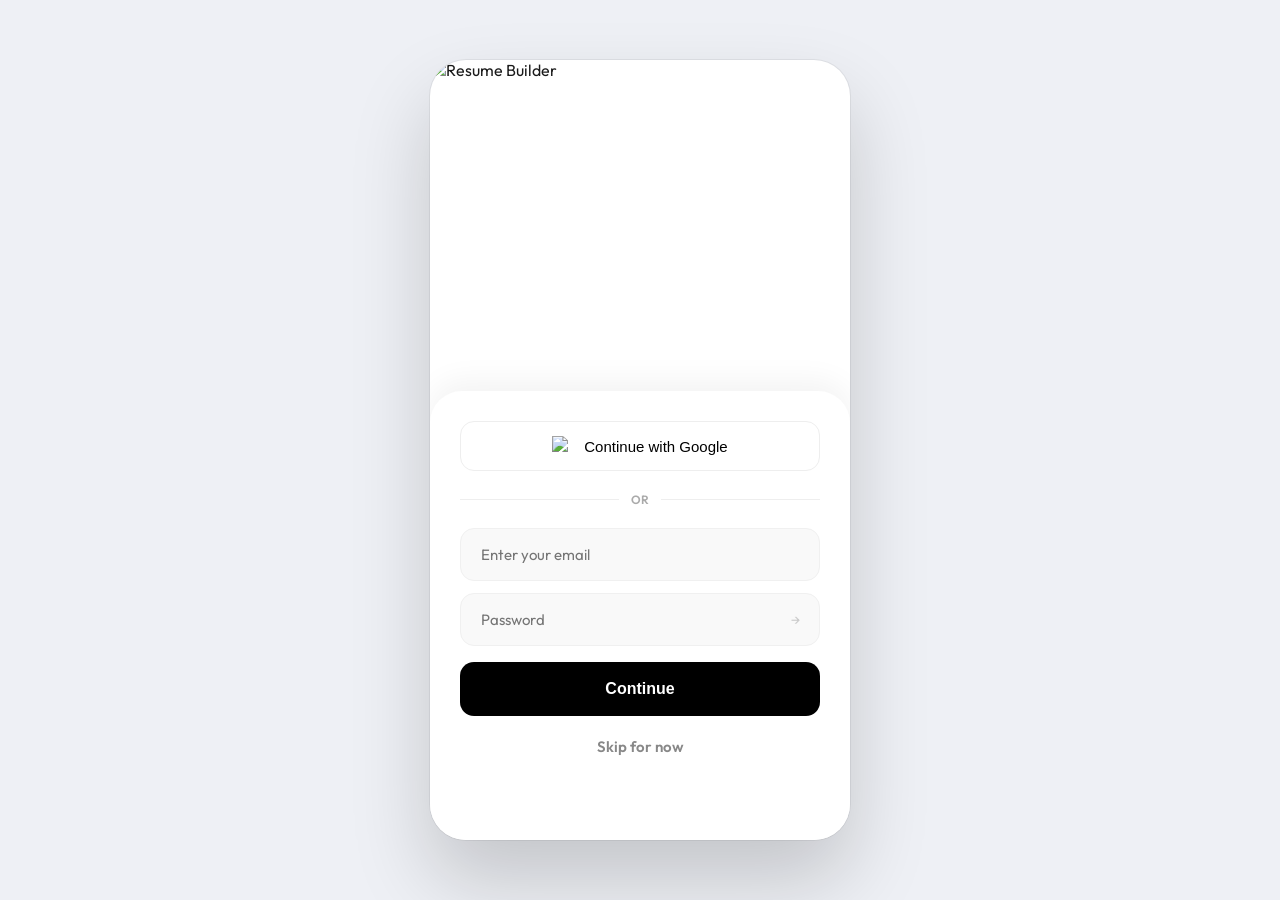
==== index.html @ e5cbf631 "Fix broken hero image on live site by using a professional illustration CDN link (Retry with correct" ====
<!DOCTYPE html>
<html lang="en">
<head>
  <meta charset="UTF-8" />
  <meta name="viewport" content="width=device-width, initial-scale=1.0" />
  <title>Resume Builder - Login</title>
  <link rel="stylesheet" href="style.css" />
  <link rel="preconnect" href="https://fonts.googleapis.com">
  <link rel="preconnect" href="https://fonts.gstatic.com" crossorigin>
  <link href="https://fonts.googleapis.com/css2?family=Outfit:wght@300;400;500;600;700&display=swap" rel="stylesheet">
</head>
<body>
  <div class="app">
    <div class="status-bar">
      <div class="status-icons"></div>
    </div>

    <div class="login-container">
      <div class="hero-section">
        <div class="illustration-wrapper">
          <img src="https://img.freepik.com/premium-vector/online-curriculum-vitae-concept-illustration_114360-192.jpg" alt="Resume Builder" class="hero-img">
        </div>
      </div>

      <div class="form-section">
        <button id="google-login" class="google-btn" onclick="window.location.href='home.html'">
          <img src="https://cdn-icons-png.flaticon.com/512/281/281764.png" class="google-icon" alt="Google">
          Continue with Google
        </button>

        <div class="divider-wrapper">
          <div class="divider-line"></div>
          <span>OR</span>
          <div class="divider-line"></div>
        </div>

        <div class="form-inputs">
          <div class="input-group">
            <input type="email" id="email" placeholder="Enter your email" class="input-field">
          </div>

          <div class="input-group">
            <input type="password" id="password" placeholder="Password" class="input-field">
            <span class="arrow-icon">&rarr;</span>
          </div>
        </div>

        <button id="email-continue" class="primary-btn" onclick="window.location.href='home.html'">Continue</button>
        <a href="home.html" class="skip-link">Skip for now</a>
      </div>
    </div>
  </div>
</body>
</html>
---- style.css ----
/* Base Reset & Centering */
* {
  margin: 0;
  padding: 0;
  box-sizing: border-box;
}

body {
  margin: 0;
  display: flex;
  justify-content: center;
  align-items: center;
  min-height: 100vh;
  font-family: 'Outfit', sans-serif;
  color: #1a1a1a;
  background: #f8f9fa;
  overflow-x: hidden;
}

.desktop-preview-sidebar, .preview-header-desktop {
  display: none;
}

/* Global Container Fixes */
.canvas {
  width: 100%;
  height: 100vh;
  display: flex;
  justify-content: center;
  align-items: center;
  background: #f8f9fa;
}

/* Dashboard Specific Body */
.dashboard-body {
  background: #ffffff; /* Simplified to white as requested */
}

.top-section {
  padding: 60px 24px 10px;
}

.greeting-row {
  display: flex;
  justify-content: space-between;
  align-items: flex-start;
}

.greeting {
  font-size: 28px;
  font-weight: 700;
  color: #482E87;
  margin: 0;
}

.subtitle {
  font-size: 13px;
  color: #a0a0a0;
  margin-top: 4px;
}

.user-profile-icon {
  width: 40px;
  height: 40px;
}

.user-profile-icon i {
  width: 100%;
  height: 100%;
  color: #1a1a1a;
}

/* Primary Action Card */
.primary-action-card {
  background: linear-gradient(135deg, #0A214D 0%, #152C5B 100%); /* Navy Gradient */
  margin: 15px 22px 25px;
  height: 105px;
  border-radius: 16px;
  display: flex;
  flex-direction: column;
  align-items: center;
  justify-content: center;
  box-shadow: 0 12px 24px rgba(10, 33, 77, 0.15);
  cursor: pointer;
  transition: all 0.3s cubic-bezier(0.4, 0, 0.2, 1);
  border: 1px solid rgba(255,255,255,0.1);
}

.primary-action-card:hover {
  transform: translateY(-4px);
  box-shadow: 0 16px 32px rgba(10, 33, 77, 0.2);
}

.creating-resume .scrollable-content {
  opacity: 0.96;
  transform: translateY(-3px);
  transition: opacity 0.18s ease, transform 0.18s ease;
}

.primary-action-card.is-launching {
  transform: scale(0.98);
  box-shadow: 0 10px 22px rgba(10, 33, 77, 0.14);
}

.plus-circle-inner {
  width: 36px;
  height: 36px;
  background: #ffffff;
  border-radius: 12px; /* Smoquet/Squircle style */
  display: flex;
  align-items: center;
  justify-content: center;
  margin-bottom: 10px;
  box-shadow: 0 4px 8px rgba(0,0,0,0.1);
}

.plus-circle-inner i {
  width: 20px;
  height: 20px;
  color: #0A214D;
  stroke-width: 2.5px;
}

.card-cta {
  color: #ffffff;
  font-size: 14px;
  font-weight: 500;
  letter-spacing: 0.2px;
}

/* Premium Form Styles */
.section-subtext {
  font-size: 13px;
  color: #888;
  margin-top: -10px;
  margin-bottom: 24px;
}

.input-card {
  background: #fff;
  border: 1px solid #eee;
  border-radius: 20px;
  padding: 24px;
  box-shadow: 0 4px 12px rgba(0,0,0,0.03);
  margin-bottom: 24px;
}

.skills-card {
  padding: 22px;
}

.skills-card .input-group-labeled:last-child {
  margin-bottom: 0;
}

.compact-field {
  margin-bottom: 18px;
}

.field-hint {
  color: #7e8491;
  font-size: 11.5px;
  line-height: 1.35;
  margin: 2px 0 10px;
}

.skills-textarea,
.skill-description-textarea {
  background: #f8f9fb;
  border: 1px solid #e8eaf0;
  border-radius: 12px;
  line-height: 1.45;
  margin-bottom: 0;
  padding: 12px 14px;
}

.skills-textarea {
  min-height: 72px;
  height: 72px;
}

.skill-description-textarea {
  min-height: 132px;
  height: 132px;
}

.skills-textarea:focus,
.skill-description-textarea:focus {
  background: #fff;
  border-color: #482E87;
  box-shadow: 0 0 0 4px rgba(72, 46, 135, 0.08);
}

.input-group-labeled {
  margin-bottom: 20px;
}

.input-group-labeled label {
  display: block;
  font-size: 12px;
  font-weight: 600;
  color: #482E87;
  margin-bottom: 6px;
  text-transform: uppercase;
  letter-spacing: 0.5px;
}

/* Resumes Row */
.resumes-row {
  display: flex;
  justify-content: space-between;
  align-items: center;
  padding: 10px 28px;
}

.resumes-title {
  font-size: 15px;
  font-weight: 600;
  color: #1a1a1a;
}

.nav-item {
  display: flex;
  flex-direction: column;
  align-items: center;
  gap: 4px;
  color: #888;
  width: 80px;
  cursor: pointer;
  position: relative;
}

.nav-item i {
  width: 24px;
  height: 24px;
}

.nav-item span {
  font-size: 11px;
  font-weight: 500;
}

.nav-item.active {
  color: #1a1a1a;
}

.active-line {
  position: absolute;
  bottom: -10px;
  width: 30px;
  height: 2px;
  background: #1a1a1a;
  border-radius: 2px;
}

/* Reusable Canvas styles from before but improved */
@media (max-width: 400px) {
  .dashboard-body { background: white; }
  .canvas { width: 100%; height: 100vh; }
  .device-frame { 
    width: 100%; 
    height: 100%; 
    top: 0; 
    border-radius: 0; 
    box-shadow: none; 
  }
}

/* Main App Container */
.app {
  width: 100%;
  max-width: 390px;
  height: 100vh; /* Full viewport height */
  background: white;
  overflow: hidden;
  position: relative;
  box-shadow: 0 30px 60px rgba(0,0,0,0.12);
  display: flex;
  flex-direction: column; /* Stack header, content, nav */
}

/* On desktop, center the login .app as a phone card */
@media (min-width: 481px) {
  body:has(.login-container) {
    background: #eef0f5;
    display: flex;
    justify-content: center;
    align-items: center;
    min-height: 100vh;
  }

  body:has(.login-container) .app {
    max-width: 420px;
    height: 780px;
    border-radius: 36px;
    box-shadow: 0 40px 80px rgba(0,0,0,0.18), 0 0 0 1px rgba(0,0,0,0.06);
    overflow: hidden;
  }
}

/* For pages that use the .canvas / .device-frame structure */
.canvas {
  width: 100%;
  height: 100vh;
  display: flex;
  justify-content: center;
  align-items: center;
  background: #f8f9fa;
}

.device-frame {
  width: 100%;
  max-width: 430px; /* Mobile width by default */
  height: 100vh;
  background: #ffffff;
  display: flex;
  flex-direction: column;
  position: relative;
  overflow: hidden;
  transition: all 0.3s ease;
}

@media (min-width: 481px) {
  .device-frame {
    max-width: 100%;
    border-radius: 0;
    box-shadow: none;
  }
}

/* Independent Scroll Context */
.scrollable-content {
  flex: 1; /* Take up remaining space */
  overflow-y: auto;
  overflow-x: hidden;
  padding: 0 0 80px; /* Space for bottom nav to prevent overlap */
  -webkit-overflow-scrolling: touch;
}

/* Sticky Bottom Navigation */
.bottom-navigation {
  position: absolute;
  bottom: 0;
  left: 0;
  width: 100%;
  height: 80px;
  background: rgba(255, 255, 255, 0.95);
  backdrop-filter: blur(10px);
  border-top: 1px solid #f0f0f0;
  display: flex;
  justify-content: space-around;
  align-items: center;
  padding-bottom: env(safe-area-inset-bottom); /* iOS support */
  z-index: 1000;
  transition: transform 0.28s ease, opacity 0.28s ease;
}

.desktop-steps-sidebar {
  display: none;
}

.create-flow .device-frame {
  background: linear-gradient(180deg, #ffffff 0%, #fbfbff 100%);
}

.create-flow .resume-bottom-nav {
  display: none;
}

.create-flow .scrollable-content {
  padding-bottom: 104px;
}

.create-flow .resume-form {
  padding-bottom: 36px;
}

.create-flow .step-actions {
  margin: 0 16px 16px;
  border: 1px solid rgba(72, 46, 135, 0.08);
  border-radius: 18px;
  box-shadow: 0 14px 34px rgba(10, 33, 77, 0.12);
}

/* Login Container */
.login-container {
  height: 100%;
  display: flex;
  flex-direction: column;
}

/* Hero Section */
.hero-section {
  position: relative;
  height: 45%;
  overflow: hidden;
  border-bottom-left-radius: 100px 30px;
  border-bottom-right-radius: 100px 30px;
}

.illustration-wrapper {
  width: 100%;
  height: 100%;
  position: relative;
}

.hero-img {
  width: 100%;
  height: 100%;
  object-fit: cover;
  display: block;
}

.app-title {
  position: absolute;
  top: 70px;
  right: 35px;
  color: white;
  font-size: 32px;
  font-weight: 700;
  line-height: 1;
  text-align: right;
  z-index: 10;
}

/* Form Section */
.form-section {
  flex: 1;
  padding: 30px;
  display: flex;
  flex-direction: column;
  gap: 16px;
  background: white;
  margin-top: -20px;
  border-top-left-radius: 32px;
  border-top-right-radius: 32px;
  position: relative;
  z-index: 15;
  box-shadow: 0 -10px 30px rgba(0,0,0,0.05);
}

/* Google Button */
.google-btn {
  display: flex;
  align-items: center;
  justify-content: center;
  gap: 12px;
  background: white;
  border: 1px solid #eee;
  padding: 14px;
  border-radius: 14px;
  font-size: 15px;
  font-weight: 500;
  cursor: pointer;
  transition: all 0.3s ease;
}

.google-btn:hover {
  background: #fcfcfc;
}

.google-icon {
  width: 20px;
  height: 20px;
}

/* Divider */
.divider-wrapper {
  display: flex;
  align-items: center;
  justify-content: center;
  gap: 12px;
  margin: 5px 0;
}

.divider-line {
  height: 1px;
  flex: 1;
  background: #eee;
}

.divider-wrapper span {
  color: #aaa;
  font-size: 12px;
  font-weight: 600;
}

/* Form Inputs */
.form-inputs {
  display: flex;
  flex-direction: column;
  gap: 12px;
}

.input-field {
  width: 100%;
  padding: 16px 20px;
  border: 1px solid #f0f0f0;
  background: #f9f9f9;
  border-radius: 14px;
  font-size: 15px;
  font-family: inherit;
}

.input-field:focus {
  outline: none;
  border-color: #111;
  background: white;
}

.input-group {
  position: relative;
}

.arrow-icon {
  position: absolute;
  right: 20px;
  top: 50%;
  transform: translateY(-50%);
  color: #ccc;
  font-size: 14px;
}

/* Primary Button */
.primary-btn {
  background: #000;
  color: white;
  border: none;
  padding: 18px;
  border-radius: 14px;
  font-size: 16px;
  font-weight: 600;
  cursor: pointer;
  transition: all 0.2s ease;
}

.primary-btn:hover {
  opacity: 0.9;
}

.skip-link {
  text-align: center;
  font-size: 15px;
  color: #888;
  text-decoration: none;
  font-weight: 600;
  margin-top: 5px;
}

/* Responsiveness */
@media (max-width: 430px) {
  body { background: white; }
  .app {
    max-width: 100%;
    height: 100vh;
    border-radius: 0;
    box-shadow: none;
  }
}

/* --- Resume Info Page Styles --- */

/* Resume Info Header */
.resume-header {
  display: flex;
  justify-content: space-between;
  align-items: center;
  padding: 15px 24px;
  border-bottom: 1px solid #eee;
  background: #fff;
  flex-shrink: 0;
}

.header-left, .header-right {
  display: flex;
  align-items: center;
  gap: 15px;
}

.header-title {
  font-size: 17px;
  font-weight: 600;
  color: #333;
}

.header-left i, .header-right i {
  width: 20px;
  height: 20px;
  cursor: pointer;
  color: #444;
}

.premium-icon {
  color: #FFB800 !important; /* Gold */
}

.preview-btn-icon {
  color: #482E87 !important;
}

/* Profile Picture section */
.profile-pic-section {
  display: flex;
  flex-direction: column;
  align-items: center;
  padding: 25px 20px 15px;
}

.profile-pic-container {
  width: 90px;
  height: 90px;
  position: relative;
  cursor: pointer;
}

.profile-pic-container img {
  width: 100%;
  height: 100%;
  border-radius: 50%;
  object-fit: cover;
  border: 4px solid #fff;
  box-shadow: 0 4px 15px rgba(0,0,0,0.1);
}

.camera-badge {
  position: absolute;
  bottom: 0;
  right: 0;
  background: #007bff;
  width: 28px;
  height: 28px;
  border-radius: 50%;
  display: flex;
  align-items: center;
  justify-content: center;
  border: 2px solid #fff;
}

.camera-badge i {
  width: 14px;
  height: 14px;
  color: #fff;
}

.profile-label {
  font-size: 11px;
  color: #888;
  margin-top: 6px;
  font-weight: 500;
}

/* Form Styles */
.resume-form {
  padding: 0 24px 120px;
}

.section-heading {
  font-size: 15px;
  font-weight: 700;
  color: #1a1a1a;
  margin-bottom: 12px;
  position: relative;
  padding-left: 18px;
  display: flex;
  align-items: center;
}

.section-heading::before {
  content: "";
  position: absolute;
  left: 0;
  width: 7px;
  height: 7px;
  border-radius: 50%;
  background: #000;
}

.underlined-input, .underlined-textarea {
  width: 100%;
  border: none;
  border-bottom: 1.2px solid #ddd;
  padding: 8px 0;
  font-family: inherit;
  font-size: 14px;
  background: transparent;
  transition: all 0.3s ease;
  margin-bottom: 10px;
}

.underlined-input:focus, .underlined-textarea:focus {
  outline: none;
  border-bottom-color: #482E87;
  border-bottom-width: 1.5px;
}

.underlined-textarea {
  resize: none;
  height: 50px;
}

.input-group-labeled {
  margin-bottom: 12px;
}

.input-group-labeled label {
  display: block;
  font-size: 13px;
  font-weight: 600;
  color: #333;
  margin-bottom: -2px;
}

.small-add-btn {
  background: #f8f9fa;
  border: 1px solid #e0e0e0;
  padding: 4px 10px;
  border-radius: 6px;
  font-size: 11px;
  color: #007bff;
  cursor: pointer;
  white-space: nowrap;
  font-weight: 600;
  margin-bottom: 10px;
}

.duration-row {
  margin-top: 10px;
}

.duration-row label {
  display: block;
  font-size: 13px;
  font-weight: 600;
  color: #333;
  margin-bottom: 8px;
}

/* Footer Note & Button */
.form-footer {
  text-align: right;
  padding-top: 10px;
}

.next-btn {
  background: #0A214D;
  color: #fff;
  border: none;
  padding: 10px 30px;
  border-radius: 25px;
  font-size: 14px;
  font-weight: 700;
  box-shadow: 0 4px 12px rgba(10,33,77,0.25);
  cursor: pointer;
  transition: transform 0.2s ease;
}

.next-btn:active {
  transform: scale(0.96);
}

/* Modal / Cropper Styles */
.modal {
  display: none;
  position: fixed;
  top: 0;
  left: 0;
  width: 100%;
  height: 100%;
  background: rgba(0,0,0,0.9);
  z-index: 2000;
  flex-direction: column;
  justify-content: center;
  align-items: center;
}

.modal-content {
  width: 90%;
  max-width: 340px;
  background: #fff;
  border-radius: 20px;
  overflow: hidden;
  padding: 20px;
}

.cropper-container {
  width: 100%;
  aspect-ratio: 1;
  background: #f0f0f0;
  margin-bottom: 20px;
}

.modal-actions {
  display: flex;
  justify-content: space-between;
  gap: 10px;
}

.modal-actions button {
  flex: 1;
  padding: 12px;
  border-radius: 10px;
  border: none;
  font-size: 14px;
  font-weight: 600;
  cursor: pointer;
}

.btn-primary { background: #0A214D; color: #fff; }
.btn-secondary { background: #f0f0f0; color: #666; }

/* Templates Page Styles */
.templates-scroll-container {
  flex: 1;
  overflow-y: auto;
  padding: 20px 16px 100px; /* Extra bottom padding for scroll space */
}

.templates-grid {
  display: grid;
  grid-template-columns: repeat(2, 1fr);
  gap: 12px;
}

.template-card {
  background: #fcfcfc;
  border-radius: 12px;
  aspect-ratio: 1 / 1.41; /* Typical A4 ratio preview */
  display: flex;
  flex-direction: column;
  overflow: hidden;
  box-shadow: 0 2px 8px rgba(0,0,0,0.05);
  border: 1px solid #eee;
  cursor: pointer;
  transition: transform 0.2s ease;
}

.template-card:active {
  transform: scale(0.97);
}

/* Template Grid Enhancements */
.template-card {
  position: relative;
  height: 220px;
}

/* Bottom Nav Active State Utilities */
.nav-item {
  cursor: pointer;
}

.nav-item.active {
  color: #482E87 !important;
}

.nav-item.active i {
  color: #482E87 !important;
}

/* Home Page Resumes List */
.resumes-list {
  padding: 0 20px;
  margin-top: 15px;
  display: flex;
  flex-direction: column;
  gap: 12px;
  padding-bottom: 100px; /* Space for bottom nav */
}

.saved-resume-card {
  background: #fff;
  border-radius: 12px;
  padding: 16px;
  display: flex;
  justify-content: space-between;
  align-items: center;
  box-shadow: 0 2px 10px rgba(0,0,0,0.05);
  transition: transform 0.2s ease;
}

.saved-resume-card:active {
  transform: scale(0.98);
}

.resume-card-info {
  flex: 1;
}

.resume-card-name {
  font-weight: 600;
  font-size: 16px;
  color: #0A214D;
  margin-bottom: 4px;
}

.resume-card-date {
  font-size: 12px;
  color: #888;
}

.resume-card-actions {
  display: flex;
  gap: 8px;
}

.action-btn {
  width: 36px;
  height: 36px;
  border-radius: 8px;
  border: none;
  background: #f0f0f5;
  color: #482E87;
  display: flex;
  align-items: center;
  justify-content: center;
  cursor: pointer;
  transition: background 0.2s ease;
}

.action-btn:hover {
  background: #e5e5ef;
}

.action-btn.delete {
  color: #ff4d4d;
}

.action-btn.delete:hover {
  background: #ffe6e6;
}

.empty-state-msg {
  text-align: center;
  padding: 40px 20px;
  color: #888;
  font-size: 14px;
  line-height: 1.5;
}
.step-indicator {
  display: flex;
  gap: 8px;
  align-items: center;
}

.step-content {
  display: none;
  animation: slideIn 0.3s ease-out;
}

.step-content.active {
  display: block;
}

@keyframes slideIn {
  from { opacity: 0; transform: translateX(10px); }
  to { opacity: 1; transform: translateX(0); }
}

/* Dynamic Item Styling */
.dynamic-item-card {
  background: #f9f9f9;
  border: 1px solid #eee;
  border-radius: 12px;
  padding: 15px;
  margin-bottom: 15px;
  position: relative;
}

.remove-item-btn {
  position: absolute;
  top: 10px;
  right: 10px;
  color: #ff4d4d;
  cursor: pointer;
  background: #fff;
  border-radius: 50%;
  padding: 4px;
  box-shadow: 0 2px 5px rgba(0,0,0,0.1);
  display: flex;
  align-items: center;
  justify-content: center;
}

.remove-item-btn i {
  width: 14px;
  height: 14px;
}

/* Form Actions Row */
.step-actions {
  display: flex;
  justify-content: space-between;
  padding: 20px 24px;
  background: #fff;
  border-top: 1px solid #eee;
  position: sticky;
  bottom: 0;
  z-index: 100;
}

.back-btn {
  background: #f0f0f0;
  color: #666;
  border: none;
  padding: 12px 24px;
  border-radius: 12px;
  font-weight: 600;
  cursor: pointer;
}

.next-btn-main {
  background: #482E87;
  color: #fff;
  border: none;
  padding: 12px 30px;
  border-radius: 12px;
  font-weight: 600;
  cursor: pointer;
  box-shadow: 0 4px 10px rgba(72, 46, 135, 0.2);
}

.hidden {
  display: none !important;
}

/* Template Selection UI */
.template-card {
  cursor: pointer;
  transition: all 0.3s cubic-bezier(0.4, 0, 0.2, 1);
  position: relative;
}

.template-preview-container {
  aspect-ratio: 1 / 1.414;
  border-radius: 12px;
  overflow: hidden;
  border: 3px solid transparent;
  background: #f8f9fa;
  box-shadow: 0 4px 12px rgba(0,0,0,0.06);
  position: relative;
  transition: all 0.3s ease;
}

.template-preview-mockup {
  width: 100%;
  height: 100%;
  padding: 15px;
  display: flex;
  flex-direction: column;
  justify-content: flex-start;
}

.template-card.selected .template-preview-container {
  border-color: #482E87;
  transform: translateY(-5px);
  box-shadow: 0 10px 20px rgba(72, 46, 135, 0.15);
}

.template-name-label {
  margin-top: 10px;
  text-align: center;
  font-size: 14px;
  font-weight: 500;
  color: #333;
}

.check-badge {
  position: absolute;
  top: 10px;
  right: 10px;
  width: 24px;
  height: 24px;
  background: #482E87;
  color: white;
  border-radius: 50%;
  display: flex;
  align-items: center;
  justify-content: center;
  transform: scale(0);
  transition: transform 0.3s cubic-bezier(0.175, 0.885, 0.32, 1.275);
  z-index: 5;
}

.check-badge svg {
  width: 14px;
  height: 14px;
}

.template-card.selected .check-badge {
  transform: scale(1);
}

/* --- Category Filters (Chips) --- */
.category-filters {
  display: flex !important;
  justify-content: center;
  gap: 12px;
  margin-bottom: 30px;
  padding: 5px 0;
}

.filter-chip {
  background: #f0f0f5;
  color: #666;
  border: 1px solid #e0e0e0;
  padding: 10px 20px;
  border-radius: 25px;
  font-size: 14px;
  font-weight: 600;
  cursor: pointer;
  transition: all 0.3s cubic-bezier(0.4, 0, 0.2, 1);
  white-space: nowrap;
}

.filter-chip:hover {
  background: #e8e8ef;
  transform: translateY(-2px);
  box-shadow: 0 4px 10px rgba(0,0,0,0.05);
}

.filter-chip.active {
  background: #482E87;
  color: #fff;
  border-color: #482E87;
  box-shadow: 0 6px 15px rgba(72, 46, 135, 0.25);
}

/* --- Desktop Optimization (Breakpoints) --- */

@media (min-width: 481px) {
  /* Dashboard Grid */
  .resumes-list {
    display: grid;
    grid-template-columns: repeat(auto-fill, minmax(300px, 1fr));
    gap: 24px;
    padding: 20px 40px 100px;
  }

  .top-section {
    padding: 60px 40px 20px;
  }

  .primary-action-card {
    margin: 15px 40px 30px;
    height: 140px;
  }

  .resumes-row {
    padding: 10px 40px;
  }

  /* Navigation: Sidebar for Desktop */
  .bottom-navigation {
    width: 280px;
    height: 100vh;
    left: 0;
    top: 0;
    flex-direction: column;
    justify-content: flex-start;
    padding: 40px 20px;
    border-top: none;
    border-right: 1px solid #f0f0f0;
    gap: 15px;
    transition: width 0.3s cubic-bezier(0.4, 0, 0.2, 1);
  }

  /* Focus Mode: Thin sidebar for preview/edit focus */
  .device-frame:has(.preview-canvas) .bottom-navigation,
  .device-frame:has(.desktop-steps-sidebar) .bottom-navigation {
    width: 80px;
    padding: 40px 10px;
  }

  .device-frame:has(.preview-canvas) .nav-item,
  .device-frame:has(.desktop-steps-sidebar) .nav-item {
    justify-content: center;
    padding: 15px;
  }

  .device-frame:has(.preview-canvas) .nav-item span,
  .device-frame:has(.desktop-steps-sidebar) .nav-item span {
    display: none;
  }

  .nav-item {
    width: 100%;
    flex-direction: row;
    padding: 15px 20px;
    border-radius: 12px;
    gap: 15px;
  }

  .nav-item i {
    width: 22px;
    height: 22px;
  }

  .nav-item span {
    font-size: 15px;
    font-weight: 600;
  }

  .nav-item.active {
    background: rgba(72, 46, 135, 0.08);
  }

  .active-line {
    display: none;
  }

  .scrollable-content {
    margin-left: 280px; /* Offset for desktop sidebar */
    padding-bottom: 40px;
  }

  /* Resume Info Flow: Optimized Layout */
  .create-flow .scrollable-content {
    margin-left: 0; 
    max-width: 1300px;
    margin: 0 auto;
    display: flex;
    padding-top: 0;
    height: 100vh;
    overflow: hidden;
  }

  .desktop-steps-sidebar {
    width: 280px;
    background: #fff;
    border-right: 1px solid #f0f0f0;
    display: flex;
    flex-direction: column;
    padding: 30px 20px;
    flex-shrink: 0;
  }

  .sidebar-brand {
    display: flex;
    align-items: center;
    gap: 12px;
    margin-bottom: 40px;
    font-weight: 800;
    font-size: 20px;
    color: #482E87;
    padding: 0 10px;
  }

  .sidebar-brand i {
    width: 28px;
    height: 28px;
  }

  .sidebar-step-list {
    display: flex;
    flex-direction: column;
    gap: 8px;
  }

  .side-step-item {
    display: flex;
    align-items: center;
    gap: 15px;
    padding: 12px 15px;
    border-radius: 12px;
    cursor: pointer;
    transition: all 0.2s;
    color: #888;
  }

  .side-step-item:hover {
    background: #f8f9fa;
    color: #333;
  }

  .side-step-item.active {
    background: rgba(72, 46, 135, 0.08);
    color: #482E87;
  }

  .side-step-icon {
    width: 24px;
    height: 24px;
    background: #f0f0f0;
    border-radius: 6px;
    display: flex;
    align-items: center;
    justify-content: center;
    font-size: 12px;
    font-weight: 700;
  }

  .side-step-item.active .side-step-icon {
    background: #482E87;
    color: #fff;
  }

  .side-step-item span {
    font-size: 14px;
    font-weight: 600;
  }

  .profile-pic-section {
    width: 320px;
    border-right: none;
    padding-top: 60px;
    background: #fbfbff;
  }

  .resume-form {
    flex: 1;
    overflow-y: auto;
    padding: 60px 80px 150px;
    background: #fff;
  }

  .step-actions {
    width: calc(100% - 280px);
    left: 280px;
    padding: 24px 60px;
  }

  .create-flow .step-actions {
    width: calc(100% - 280px);
    max-width: none;
    left: 280px;
    transform: none;
    bottom: 0px;
    margin: 0;
    border-radius: 0;
    padding: 24px 80px;
    border-left: 1px solid #f0f0f0;
  }

  /* Templates Grid */
  .templates-grid {
    grid-template-columns: repeat(auto-fill, minmax(220px, 1fr)) !important;
    gap: 30px !important;
  }

  /* Hide mobile-specific headers on desktop preview/flow to prevent leakage/clipping */
  .resume-header {
    display: none !important;
  }

  /* Preview Side-by-Side - Optimized for Focus */
  .preview-canvas {
    display: flex;
    flex-direction: row;
    height: 100vh;
    width: calc(100% - 80px); /* Matches narrowed focus sidebar */
    margin-left: 80px;
    background: #f8f9fc;
    overflow: hidden;
    position: relative;
    transition: all 0.3s ease;
  }

  /* Consolidated Action Header */
  .preview-header-desktop {
    position: fixed;
    top: 0;
    left: 360px; /* Global Sidebar 80 + Theme Sidebar 280 */
    width: calc(100% - 360px);
    height: 70px;
    background: rgba(255, 255, 255, 0.9);
    backdrop-filter: blur(10px);
    border-bottom: 1px solid #eef0f2;
    display: flex;
    justify-content: flex-end;
    align-items: center;
    padding: 0 40px;
    z-index: 1000;
  }

  .preview-top-actions {
    display: flex;
    gap: 15px;
    position: static; /* Replaces absolute positioning */
    background: none;
    padding: 0;
    box-shadow: none;
    border: none;
    backdrop-filter: none;
  }

  .btn-download {
    padding: 10px 18px;
    font-size: 13px;
    white-space: nowrap;
  }

  .btn-print {
    padding: 10px 18px;
    font-size: 13px;
    white-space: nowrap;
  }

  .resume-container {
    flex: 1;
    height: 100%;
    overflow-y: scroll !important; /* Force visibility */
    overflow-x: hidden;
    padding: 110px 0 60px;
    background: #f1f3f6;
    display: flex;
    flex-direction: column;
    align-items: flex-start;
    position: relative;
  }

  /* Custom Scrollbar for Workspace */
  .resume-container::-webkit-scrollbar {
    width: 8px;
  }
  .resume-container::-webkit-scrollbar-track {
    background: #f1f3f6;
  }
  .resume-container::-webkit-scrollbar-thumb {
    background: #ccc;
    border-radius: 10px;
  }
  .resume-container::-webkit-scrollbar-thumb:hover {
    background: #aaa;
  }

  .desktop-preview-sidebar {
    width: 280px; /* Slightly narrower to save horizontal space */
    background: #fff;
    border-right: 1px solid #eef0f2;
    display: flex;
    flex-direction: column;
    padding: 40px 20px;
    flex-shrink: 0;
    overflow-y: auto;
    box-shadow: 2px 0 10px rgba(0,0,0,0.02);
  }

  .sidebar-header-title {
    font-size: 18px;
    font-weight: 700;
    margin-bottom: 25px;
    color: #482E87;
  }

  .theme-selector-grid {
    display: grid;
    grid-template-columns: repeat(4, 1fr);
    gap: 15px;
  }

  .theme-circle {
    width: 44px;
    height: 44px;
    border-radius: 50%;
    cursor: pointer;
    border: 3px solid transparent;
    transition: all 0.2s;
    box-shadow: 0 4px 10px rgba(0,0,0,0.1);
  }

  .theme-circle:hover {
    transform: scale(1.1);
  }

  .theme-circle.active {
    border-color: #482E87;
    transform: scale(1.1);
    box-shadow: 0 6px 15px rgba(72, 46, 135, 0.3);
  }

  /* Login Page: Keep same mobile design, just centered on desktop */
  .login-container {
    flex-direction: column;
    height: 100%;
  }

  .hero-section {
    width: 100%;
    height: 45%;
    border-radius: 0;
  }

  .form-section {
    width: 100%;
    flex: 1;
    margin-top: -20px;
    border-radius: 32px 32px 0 0;
    padding: 30px;
    justify-content: flex-start;
  }
}

@media (min-width: 1200px) {
  .resumes-list {
    grid-template-columns: repeat(4, 1fr);
  }
}
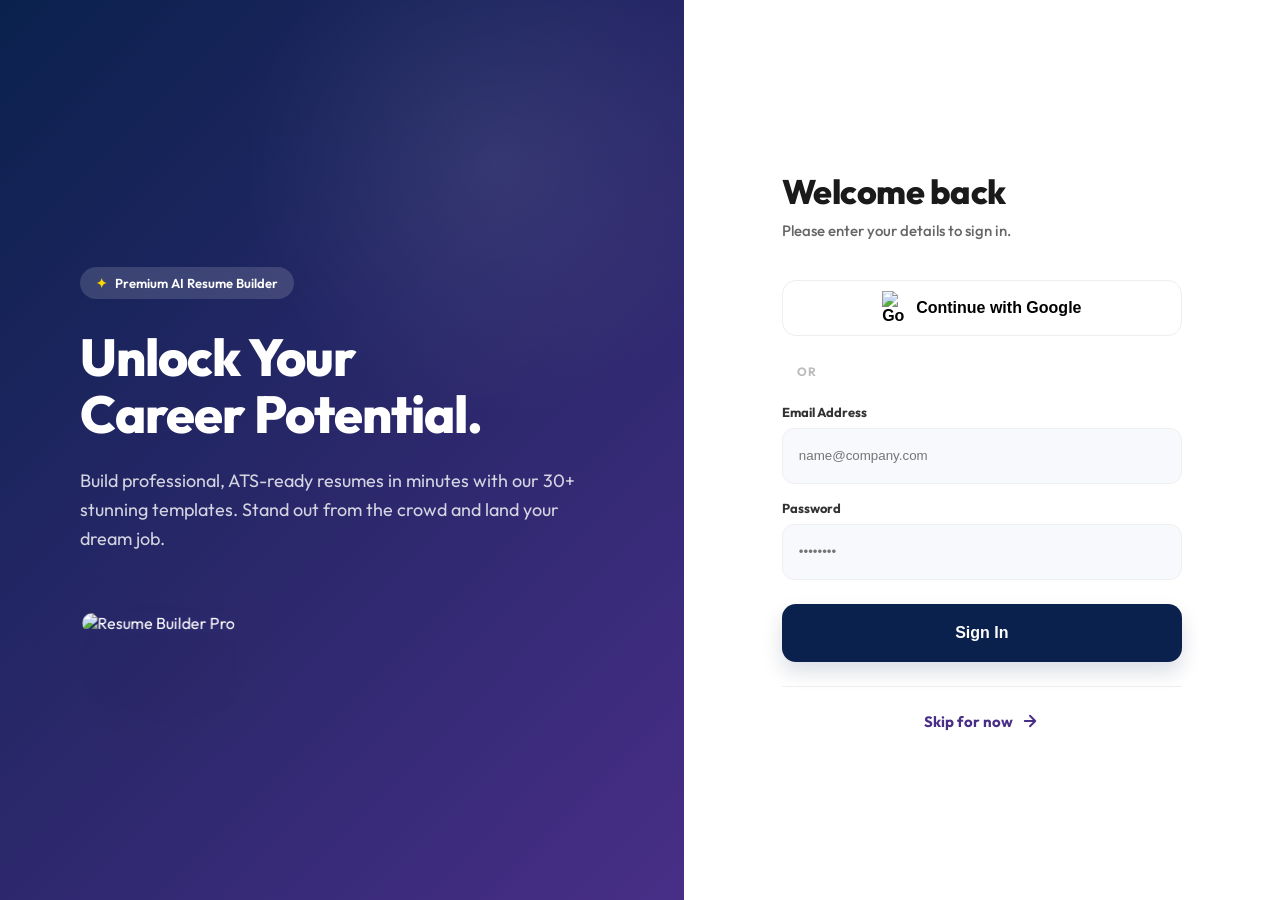
==== commit dd9aafc7: "Premium Desktop Login Redesign: Split-screen premium layout with 3D illustration and modern form UI" ====
--- a/index.html
+++ b/index.html
@@ -9,44 +9,63 @@
   <link rel="preconnect" href="https://fonts.gstatic.com" crossorigin>
   <link href="https://fonts.googleapis.com/css2?family=Outfit:wght@300;400;500;600;700&display=swap" rel="stylesheet">
 </head>
-<body>
-  <div class="app">
-    <div class="status-bar">
-      <div class="status-icons"></div>
+<body class="dashboard-body">
+  <div class="login-page">
+    <!-- Left Side: Hero Section (Desktop Only) -->
+    <div class="login-hero-side">
+      <div class="hero-decoration"></div>
+      <div class="login-hero-content">
+        <div style="background: rgba(255,255,255,0.15); padding: 8px 16px; border-radius: 20px; display: inline-flex; align-items: center; gap: 8px; font-size: 13px; font-weight: 600; margin-bottom: 30px; backdrop-filter: blur(10px);">
+           <span style="color: #FFD700;">✦</span> Premium AI Resume Builder
+        </div>
+        <h1 class="login-hero-title">Unlock Your<br>Career Potential.</h1>
+        <p class="login-hero-subtitle">Build professional, ATS-ready resumes in minutes with our 30+ stunning templates. Stand out from the crowd and land your dream job.</p>
+        
+        <div style="position: relative; margin-top: 40px;">
+           <img src="https://img.freepik.com/premium-vector/online-curriculum-vitae-concept-illustration_114360-192.jpg" alt="Resume Builder Pro" class="hero-mockup-img">
+        </div>
+      </div>
     </div>
 
-    <div class="login-container">
-      <div class="hero-section">
-        <div class="illustration-wrapper">
-          <img src="https://img.freepik.com/premium-vector/online-curriculum-vitae-concept-illustration_114360-192.jpg" alt="Resume Builder" class="hero-img">
+    <!-- Right Side: Form Section -->
+    <div class="login-form-side">
+      <div class="form-container-inner">
+        <div style="margin-bottom: 40px;">
+          <h2 style="font-size: 34px; font-weight: 800; color: #1a1a1a; margin-bottom: 8px; letter-spacing: -0.5px;">Welcome back</h2>
+          <p style="color: #666; font-size: 15px; font-weight: 500;">Please enter your details to sign in.</p>
         </div>
-      </div>
 
-      <div class="form-section">
-        <button id="google-login" class="google-btn" onclick="window.location.href='home.html'">
-          <img src="https://cdn-icons-png.flaticon.com/512/281/281764.png" class="google-icon" alt="Google">
+        <button id="google-login" class="google-btn" onclick="window.location.href='home.html'" style="width: 100%; margin-bottom: 24px; height: 56px; border-radius: 14px; font-weight: 600; font-size: 16px; display: flex; align-items: center; justify-content: center; gap: 12px; border: 1.5px solid #eee; background: white; transition: all 0.3s ease;">
+          <img src="https://cdn-icons-png.flaticon.com/512/281/281764.png" class="google-icon" alt="Google" style="width: 22px;">
           Continue with Google
         </button>
 
-        <div class="divider-wrapper">
+        <div class="divider-wrapper" style="margin-bottom: 24px;">
           <div class="divider-line"></div>
-          <span>OR</span>
+          <span style="font-size: 12px; font-weight: 700; color: #bbb; padding: 0 15px; text-transform: uppercase; letter-spacing: 1px;">OR</span>
           <div class="divider-line"></div>
         </div>
 
-        <div class="form-inputs">
+        <div class="form-inputs" style="gap: 16px; margin-bottom: 24px; display: flex; flex-direction: column;">
           <div class="input-group">
-            <input type="email" id="email" placeholder="Enter your email" class="input-field">
+            <label style="display: block; font-size: 13px; font-weight: 700; color: #333; margin-bottom: 8px;">Email Address</label>
+            <input type="email" id="email" placeholder="name@company.com" class="input-field" style="height: 56px; background: #f8f9fc; border: 1px solid #eef0f2; border-radius: 12px; width: 100%; padding: 0 16px;">
           </div>
 
           <div class="input-group">
-            <input type="password" id="password" placeholder="Password" class="input-field">
-            <span class="arrow-icon">&rarr;</span>
+            <label style="display: block; font-size: 13px; font-weight: 700; color: #333; margin-bottom: 8px;">Password</label>
+            <input type="password" id="password" placeholder="••••••••" class="input-field" style="height: 56px; background: #f8f9fc; border: 1px solid #eef0f2; border-radius: 12px; width: 100%; padding: 0 16px;">
           </div>
         </div>
 
-        <button id="email-continue" class="primary-btn" onclick="window.location.href='home.html'">Continue</button>
-        <a href="home.html" class="skip-link">Skip for now</a>
+        <button id="email-continue" class="primary-btn" onclick="window.location.href='home.html'" style="width: 100%; height: 58px; border-radius: 14px; font-size: 16px; font-weight: 700; margin-bottom: 24px; background: #0A214D; color: white; border: none; cursor: pointer; box-shadow: 0 10px 20px rgba(10,33,77,0.15);">Sign In</button>
+        
+        <div style="text-align: center; border-top: 1px solid #f0f0f0; padding-top: 24px;">
+          <a href="home.html" class="skip-link" style="font-size: 15px; color: #482E87; font-weight: 700; text-decoration: none; display: inline-flex; align-items: center; gap: 8px;">
+            Skip for now
+            <svg width="18" height="18" viewBox="0 0 24 24" fill="none" stroke="currentColor" stroke-width="2.5" stroke-linecap="round" stroke-linejoin="round"><path d="M5 12h14m-7-7 7 7-7 7"/></svg>
+          </a>
+        </div>
       </div>
     </div>
   </div>
--- a/style.css
+++ b/style.css
@@ -32,8 +32,15 @@
 }
 
 /* Dashboard Specific Body */
-.dashboard-body {
-  background: #ffffff; /* Simplified to white as requested */
+.dashboard-body:not(:has(.login-page)) {
+  background: #ffffff;
+}
+
+.dashboard-body:has(.login-page) {
+    display: block;
+    min-height: 100vh;
+    background: #fff;
+    overflow-x: hidden;
 }
 
 .top-section {
@@ -266,36 +273,105 @@
   }
 }
 
-/* Main App Container */
-.app {
+/* Login Page Redesign */
+.login-page {
+  display: flex;
+  min-height: 100vh;
   width: 100%;
-  max-width: 390px;
-  height: 100vh; /* Full viewport height */
-  background: white;
-  overflow: hidden;
-  position: relative;
-  box-shadow: 0 30px 60px rgba(0,0,0,0.12);
-  display: flex;
-  flex-direction: column; /* Stack header, content, nav */
-}
-
-/* On desktop, center the login .app as a phone card */
+}
+
+.login-hero-side {
+  display: none; /* Mobile first */
+}
+
+.login-form-side {
+  flex: 1;
+  padding: 40px 24px;
+  display: flex;
+  flex-direction: column;
+  justify-content: center;
+  align-items: center;
+  background: #fff;
+}
+
+.form-container-inner {
+  width: 100%;
+  max-width: 400px;
+}
+
+/* On desktop, center the login screen */
+@media (min-width: 992px) {
+  .login-hero-side {
+    display: flex;
+    flex: 1.2;
+    background: linear-gradient(135deg, #0A214D 0%, #482E87 100%);
+    color: white;
+    flex-direction: column;
+    justify-content: center;
+    padding: 80px;
+    position: relative;
+    overflow: hidden;
+  }
+  
+  .hero-decoration {
+      position: absolute;
+      top: -10%;
+      right: -10%;
+      width: 40vw;
+      height: 40vw;
+      background: radial-gradient(circle, rgba(255,255,255,0.08) 0%, transparent 70%);
+      border-radius: 50%;
+  }
+
+  .login-hero-content {
+      position: relative;
+      z-index: 10;
+  }
+
+  .login-hero-title {
+    font-size: 52px;
+    font-weight: 800;
+    line-height: 1.1;
+    margin-bottom: 24px;
+    letter-spacing: -1px;
+  }
+
+  .login-hero-subtitle {
+    font-size: 18px;
+    line-height: 1.6;
+    color: rgba(255, 255, 255, 0.8);
+    max-width: 500px;
+    margin-bottom: 40px;
+  }
+
+  .hero-mockup-img {
+    width: 100%;
+    border-radius: 20px;
+    box-shadow: 0 40px 100px rgba(0,0,0,0.3);
+    margin-top: 20px;
+    transform: perspective(1000px) rotateY(-10deg) rotateX(5deg);
+    transition: transform 0.8s cubic-bezier(0.4, 0, 0.2, 1);
+  }
+  
+  .login-hero-side:hover .hero-mockup-img {
+      transform: perspective(1000px) rotateY(0deg) rotateX(0deg);
+  }
+
+  .login-form-side {
+    flex: 1;
+    padding: 80px;
+  }
+}
+
+/* Responsiveness overrides for the old .app shell on login */
 @media (min-width: 481px) {
-  body:has(.login-container) {
-    background: #eef0f5;
-    display: flex;
-    justify-content: center;
-    align-items: center;
-    min-height: 100vh;
-  }
-
-  body:has(.login-container) .app {
-    max-width: 420px;
-    height: 780px;
-    border-radius: 36px;
-    box-shadow: 0 40px 80px rgba(0,0,0,0.18), 0 0 0 1px rgba(0,0,0,0.06);
-    overflow: hidden;
-  }
+    /* Prevent the login page from being boxed on desktop */
+    body:has(.login-page) .app {
+        max-width: 100%;
+        height: auto;
+        border-radius: 0;
+        box-shadow: none;
+    }
 }
 
 /* For pages that use the .canvas / .device-frame structure */
@@ -380,347 +456,6 @@
   border: 1px solid rgba(72, 46, 135, 0.08);
   border-radius: 18px;
   box-shadow: 0 14px 34px rgba(10, 33, 77, 0.12);
-}
-
-/* Login Container */
-.login-container {
-  height: 100%;
-  display: flex;
-  flex-direction: column;
-}
-
-/* Hero Section */
-.hero-section {
-  position: relative;
-  height: 45%;
-  overflow: hidden;
-  border-bottom-left-radius: 100px 30px;
-  border-bottom-right-radius: 100px 30px;
-}
-
-.illustration-wrapper {
-  width: 100%;
-  height: 100%;
-  position: relative;
-}
-
-.hero-img {
-  width: 100%;
-  height: 100%;
-  object-fit: cover;
-  display: block;
-}
-
-.app-title {
-  position: absolute;
-  top: 70px;
-  right: 35px;
-  color: white;
-  font-size: 32px;
-  font-weight: 700;
-  line-height: 1;
-  text-align: right;
-  z-index: 10;
-}
-
-/* Form Section */
-.form-section {
-  flex: 1;
-  padding: 30px;
-  display: flex;
-  flex-direction: column;
-  gap: 16px;
-  background: white;
-  margin-top: -20px;
-  border-top-left-radius: 32px;
-  border-top-right-radius: 32px;
-  position: relative;
-  z-index: 15;
-  box-shadow: 0 -10px 30px rgba(0,0,0,0.05);
-}
-
-/* Google Button */
-.google-btn {
-  display: flex;
-  align-items: center;
-  justify-content: center;
-  gap: 12px;
-  background: white;
-  border: 1px solid #eee;
-  padding: 14px;
-  border-radius: 14px;
-  font-size: 15px;
-  font-weight: 500;
-  cursor: pointer;
-  transition: all 0.3s ease;
-}
-
-.google-btn:hover {
-  background: #fcfcfc;
-}
-
-.google-icon {
-  width: 20px;
-  height: 20px;
-}
-
-/* Divider */
-.divider-wrapper {
-  display: flex;
-  align-items: center;
-  justify-content: center;
-  gap: 12px;
-  margin: 5px 0;
-}
-
-.divider-line {
-  height: 1px;
-  flex: 1;
-  background: #eee;
-}
-
-.divider-wrapper span {
-  color: #aaa;
-  font-size: 12px;
-  font-weight: 600;
-}
-
-/* Form Inputs */
-.form-inputs {
-  display: flex;
-  flex-direction: column;
-  gap: 12px;
-}
-
-.input-field {
-  width: 100%;
-  padding: 16px 20px;
-  border: 1px solid #f0f0f0;
-  background: #f9f9f9;
-  border-radius: 14px;
-  font-size: 15px;
-  font-family: inherit;
-}
-
-.input-field:focus {
-  outline: none;
-  border-color: #111;
-  background: white;
-}
-
-.input-group {
-  position: relative;
-}
-
-.arrow-icon {
-  position: absolute;
-  right: 20px;
-  top: 50%;
-  transform: translateY(-50%);
-  color: #ccc;
-  font-size: 14px;
-}
-
-/* Primary Button */
-.primary-btn {
-  background: #000;
-  color: white;
-  border: none;
-  padding: 18px;
-  border-radius: 14px;
-  font-size: 16px;
-  font-weight: 600;
-  cursor: pointer;
-  transition: all 0.2s ease;
-}
-
-.primary-btn:hover {
-  opacity: 0.9;
-}
-
-.skip-link {
-  text-align: center;
-  font-size: 15px;
-  color: #888;
-  text-decoration: none;
-  font-weight: 600;
-  margin-top: 5px;
-}
-
-/* Responsiveness */
-@media (max-width: 430px) {
-  body { background: white; }
-  .app {
-    max-width: 100%;
-    height: 100vh;
-    border-radius: 0;
-    box-shadow: none;
-  }
-}
-
-/* --- Resume Info Page Styles --- */
-
-/* Resume Info Header */
-.resume-header {
-  display: flex;
-  justify-content: space-between;
-  align-items: center;
-  padding: 15px 24px;
-  border-bottom: 1px solid #eee;
-  background: #fff;
-  flex-shrink: 0;
-}
-
-.header-left, .header-right {
-  display: flex;
-  align-items: center;
-  gap: 15px;
-}
-
-.header-title {
-  font-size: 17px;
-  font-weight: 600;
-  color: #333;
-}
-
-.header-left i, .header-right i {
-  width: 20px;
-  height: 20px;
-  cursor: pointer;
-  color: #444;
-}
-
-.premium-icon {
-  color: #FFB800 !important; /* Gold */
-}
-
-.preview-btn-icon {
-  color: #482E87 !important;
-}
-
-/* Profile Picture section */
-.profile-pic-section {
-  display: flex;
-  flex-direction: column;
-  align-items: center;
-  padding: 25px 20px 15px;
-}
-
-.profile-pic-container {
-  width: 90px;
-  height: 90px;
-  position: relative;
-  cursor: pointer;
-}
-
-.profile-pic-container img {
-  width: 100%;
-  height: 100%;
-  border-radius: 50%;
-  object-fit: cover;
-  border: 4px solid #fff;
-  box-shadow: 0 4px 15px rgba(0,0,0,0.1);
-}
-
-.camera-badge {
-  position: absolute;
-  bottom: 0;
-  right: 0;
-  background: #007bff;
-  width: 28px;
-  height: 28px;
-  border-radius: 50%;
-  display: flex;
-  align-items: center;
-  justify-content: center;
-  border: 2px solid #fff;
-}
-
-.camera-badge i {
-  width: 14px;
-  height: 14px;
-  color: #fff;
-}
-
-.profile-label {
-  font-size: 11px;
-  color: #888;
-  margin-top: 6px;
-  font-weight: 500;
-}
-
-/* Form Styles */
-.resume-form {
-  padding: 0 24px 120px;
-}
-
-.section-heading {
-  font-size: 15px;
-  font-weight: 700;
-  color: #1a1a1a;
-  margin-bottom: 12px;
-  position: relative;
-  padding-left: 18px;
-  display: flex;
-  align-items: center;
-}
-
-.section-heading::before {
-  content: "";
-  position: absolute;
-  left: 0;
-  width: 7px;
-  height: 7px;
-  border-radius: 50%;
-  background: #000;
-}
-
-.underlined-input, .underlined-textarea {
-  width: 100%;
-  border: none;
-  border-bottom: 1.2px solid #ddd;
-  padding: 8px 0;
-  font-family: inherit;
-  font-size: 14px;
-  background: transparent;
-  transition: all 0.3s ease;
-  margin-bottom: 10px;
-}
-
-.underlined-input:focus, .underlined-textarea:focus {
-  outline: none;
-  border-bottom-color: #482E87;
-  border-bottom-width: 1.5px;
-}
-
-.underlined-textarea {
-  resize: none;
-  height: 50px;
-}
-
-.input-group-labeled {
-  margin-bottom: 12px;
-}
-
-.input-group-labeled label {
-  display: block;
-  font-size: 13px;
-  font-weight: 600;
-  color: #333;
-  margin-bottom: -2px;
-}
-
-.small-add-btn {
-  background: #f8f9fa;
-  border: 1px solid #e0e0e0;
-  padding: 4px 10px;
-  border-radius: 6px;
-  font-size: 11px;
-  color: #007bff;
-  cursor: pointer;
-  white-space: nowrap;
-  font-weight: 600;
-  margin-bottom: 10px;
 }
 
 .duration-row {
@@ -1243,11 +978,6 @@
     font-size: 20px;
     color: #482E87;
     padding: 0 10px;
-  }
-
-  .sidebar-brand i {
-    width: 28px;
-    height: 28px;
   }
 
   .sidebar-step-list {
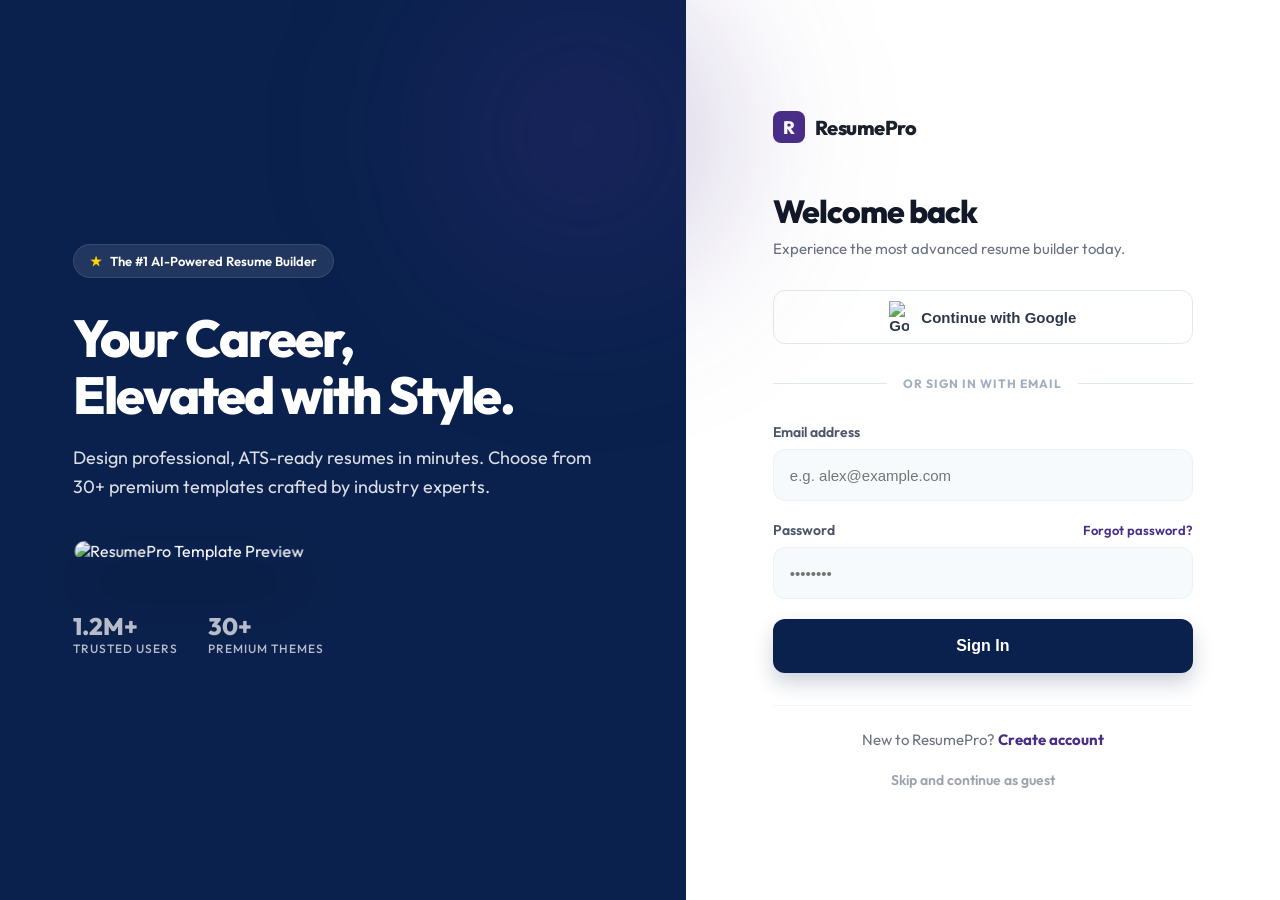
==== commit 0c6d9956: "Professional redesign of the login page with modern UI/UX" ====
--- a/index.html
+++ b/index.html
@@ -3,71 +3,109 @@
 <head>
   <meta charset="UTF-8" />
   <meta name="viewport" content="width=device-width, initial-scale=1.0" />
-  <title>Resume Builder - Login</title>
-  <link rel="stylesheet" href="style.css" />
+  <title>Login | ResumePro Builder</title>
+  <meta name="description" content="Sign in to ResumePro to build professional, ATS-friendly resumes with modern templates." />
+  <link rel="stylesheet" href="style.css?v=4.0" />
   <link rel="preconnect" href="https://fonts.googleapis.com">
   <link rel="preconnect" href="https://fonts.gstatic.com" crossorigin>
-  <link href="https://fonts.googleapis.com/css2?family=Outfit:wght@300;400;500;600;700&display=swap" rel="stylesheet">
+  <link href="https://fonts.googleapis.com/css2?family=Outfit:wght@300;400;500;600;700;800&display=swap" rel="stylesheet">
+  <!-- Lucide Icons for small UI elements -->
+  <script src="https://unpkg.com/lucide@latest"></script>
 </head>
 <body class="dashboard-body">
   <div class="login-page">
-    <!-- Left Side: Hero Section (Desktop Only) -->
+    
+    <!-- Left Side: Professional Hero Section -->
     <div class="login-hero-side">
       <div class="hero-decoration"></div>
       <div class="login-hero-content">
-        <div style="background: rgba(255,255,255,0.15); padding: 8px 16px; border-radius: 20px; display: inline-flex; align-items: center; gap: 8px; font-size: 13px; font-weight: 600; margin-bottom: 30px; backdrop-filter: blur(10px);">
-           <span style="color: #FFD700;">✦</span> Premium AI Resume Builder
+        <div style="background: rgba(255,255,255,0.1); padding: 8px 16px; border-radius: 30px; display: inline-flex; align-items: center; gap: 8px; font-size: 13px; font-weight: 600; margin-bottom: 32px; backdrop-filter: blur(10px); border: 1px solid rgba(255,255,255,0.1);">
+           <span style="color: #FFD700;">★</span> The #1 AI-Powered Resume Builder
         </div>
-        <h1 class="login-hero-title">Unlock Your<br>Career Potential.</h1>
-        <p class="login-hero-subtitle">Build professional, ATS-ready resumes in minutes with our 30+ stunning templates. Stand out from the crowd and land your dream job.</p>
+        <h1 class="login-hero-title">Your Career,<br>Elevated with Style.</h1>
+        <p class="login-hero-subtitle">Design professional, ATS-ready resumes in minutes. Choose from 30+ premium templates crafted by industry experts.</p>
         
-        <div style="position: relative; margin-top: 40px;">
-           <img src="https://img.freepik.com/premium-vector/online-curriculum-vitae-concept-illustration_114360-192.jpg" alt="Resume Builder Pro" class="hero-mockup-img">
+        <div class="hero-mockup-wrapper">
+           <img src="login_hero_illustration_1779243297251.png" alt="ResumePro Template Preview" class="hero-mockup-img">
+        </div>
+        
+        <div style="margin-top: 50px; display: flex; gap: 30px; opacity: 0.7;">
+          <div style="display: flex; flex-direction: column;">
+            <span style="font-size: 24px; font-weight: 800;">1.2M+</span>
+            <span style="font-size: 12px; font-weight: 500; text-transform: uppercase; letter-spacing: 1px;">Trusted Users</span>
+          </div>
+          <div style="display: flex; flex-direction: column;">
+            <span style="font-size: 24px; font-weight: 800;">30+</span>
+            <span style="font-size: 12px; font-weight: 500; text-transform: uppercase; letter-spacing: 1px;">Premium Themes</span>
+          </div>
         </div>
       </div>
     </div>
 
-    <!-- Right Side: Form Section -->
+    <!-- Right Side: Clean Authentication Form -->
     <div class="login-form-side">
       <div class="form-container-inner">
-        <div style="margin-bottom: 40px;">
-          <h2 style="font-size: 34px; font-weight: 800; color: #1a1a1a; margin-bottom: 8px; letter-spacing: -0.5px;">Welcome back</h2>
-          <p style="color: #666; font-size: 15px; font-weight: 500;">Please enter your details to sign in.</p>
+        <!-- Minimal Logo -->
+        <div class="app-logo">
+          <div class="logo-icon">R</div>
+          <span class="logo-text">ResumePro</span>
         </div>
 
-        <button id="google-login" class="google-btn" onclick="window.location.href='home.html'" style="width: 100%; margin-bottom: 24px; height: 56px; border-radius: 14px; font-weight: 600; font-size: 16px; display: flex; align-items: center; justify-content: center; gap: 12px; border: 1.5px solid #eee; background: white; transition: all 0.3s ease;">
-          <img src="https://cdn-icons-png.flaticon.com/512/281/281764.png" class="google-icon" alt="Google" style="width: 22px;">
+        <div style="margin-bottom: 32px;">
+          <h2 style="font-size: 32px; font-weight: 800; color: #111827; margin-bottom: 8px; letter-spacing: -1px;">Welcome back</h2>
+          <p style="color: #6B7280; font-size: 15px;">Experience the most advanced resume builder today.</p>
+        </div>
+
+        <!-- Social Login -->
+        <button id="google-login" class="google-btn" onclick="window.location.href='home.html'">
+          <img src="https://cdn-icons-png.flaticon.com/512/281/281764.png" alt="Google" style="width: 20px;">
           Continue with Google
         </button>
 
-        <div class="divider-wrapper" style="margin-bottom: 24px;">
+        <div class="divider-wrapper">
           <div class="divider-line"></div>
-          <span style="font-size: 12px; font-weight: 700; color: #bbb; padding: 0 15px; text-transform: uppercase; letter-spacing: 1px;">OR</span>
+          <span class="divider-text">or sign in with email</span>
           <div class="divider-line"></div>
         </div>
 
-        <div class="form-inputs" style="gap: 16px; margin-bottom: 24px; display: flex; flex-direction: column;">
+        <!-- Credentials Form -->
+        <div class="auth-form">
           <div class="input-group">
-            <label style="display: block; font-size: 13px; font-weight: 700; color: #333; margin-bottom: 8px;">Email Address</label>
-            <input type="email" id="email" placeholder="name@company.com" class="input-field" style="height: 56px; background: #f8f9fc; border: 1px solid #eef0f2; border-radius: 12px; width: 100%; padding: 0 16px;">
+            <label class="input-label" for="email">Email address</label>
+            <input type="email" id="email" placeholder="e.g. alex@example.com" class="input-field">
           </div>
 
           <div class="input-group">
-            <label style="display: block; font-size: 13px; font-weight: 700; color: #333; margin-bottom: 8px;">Password</label>
-            <input type="password" id="password" placeholder="••••••••" class="input-field" style="height: 56px; background: #f8f9fc; border: 1px solid #eef0f2; border-radius: 12px; width: 100%; padding: 0 16px;">
+            <div style="display: flex; justify-content: space-between; align-items: center; margin-bottom: 8px;">
+              <label class="input-label" for="password" style="margin-bottom: 0;">Password</label>
+              <a href="#" style="font-size: 13px; color: #482E87; font-weight: 600; text-decoration: none;">Forgot password?</a>
+            </div>
+            <input type="password" id="password" placeholder="••••••••" class="input-field">
           </div>
+
+          <button id="email-continue" class="primary-btn" onclick="window.location.href='home.html'">Sign In</button>
         </div>
-
-        <button id="email-continue" class="primary-btn" onclick="window.location.href='home.html'" style="width: 100%; height: 58px; border-radius: 14px; font-size: 16px; font-weight: 700; margin-bottom: 24px; background: #0A214D; color: white; border: none; cursor: pointer; box-shadow: 0 10px 20px rgba(10,33,77,0.15);">Sign In</button>
         
-        <div style="text-align: center; border-top: 1px solid #f0f0f0; padding-top: 24px;">
-          <a href="home.html" class="skip-link" style="font-size: 15px; color: #482E87; font-weight: 700; text-decoration: none; display: inline-flex; align-items: center; gap: 8px;">
-            Skip for now
-            <svg width="18" height="18" viewBox="0 0 24 24" fill="none" stroke="currentColor" stroke-width="2.5" stroke-linecap="round" stroke-linejoin="round"><path d="M5 12h14m-7-7 7 7-7 7"/></svg>
-          </a>
+        <div style="text-align: center; margin-top: 32px; padding-top: 24px; border-top: 1px solid #F3F4F6;">
+          <p style="font-size: 15px; color: #6B7280;">New to ResumePro? <a href="#" style="color: #482E87; font-weight: 700; text-decoration: none;">Create account</a></p>
+          <div style="margin-top: 20px;">
+            <a href="home.html" class="skip-link" style="font-size: 14px; color: #9CA3AF; font-weight: 600; text-decoration: none; display: inline-flex; align-items: center; gap: 6px; transition: color 0.2s;">
+              Skip and continue as guest
+              <i data-lucide="arrow-right" style="width: 14px; height: 14px;"></i>
+            </a>
+          </div>
         </div>
       </div>
     </div>
   </div>
+
+  <script>
+    lucide.createIcons();
+    
+    // Add simple hover effect for skip link
+    const skipLink = document.querySelector('.skip-link');
+    skipLink.onmouseenter = () => skipLink.style.color = '#482E87';
+    skipLink.onmouseleave = () => skipLink.style.color = '#9CA3AF';
+  </script>
 </body>
-</html>
+</html>
--- a/style.css
+++ b/style.css
@@ -98,757 +98,364 @@
   box-shadow: 0 16px 32px rgba(10, 33, 77, 0.2);
 }
 
-.creating-resume .scrollable-content {
-  opacity: 0.96;
-  transform: translateY(-3px);
-  transition: opacity 0.18s ease, transform 0.18s ease;
-}
-
-.primary-action-card.is-launching {
-  transform: scale(0.98);
-  box-shadow: 0 10px 22px rgba(10, 33, 77, 0.14);
-}
-
 .plus-circle-inner {
-  width: 36px;
-  height: 36px;
-  background: #ffffff;
-  border-radius: 12px; /* Smoquet/Squircle style */
+  width: 38px;
+  height: 38px;
+  background: rgba(255, 255, 255, 0.2);
+  border-radius: 50%;
   display: flex;
   align-items: center;
   justify-content: center;
   margin-bottom: 10px;
-  box-shadow: 0 4px 8px rgba(0,0,0,0.1);
 }
 
 .plus-circle-inner i {
   width: 20px;
   height: 20px;
-  color: #0A214D;
-  stroke-width: 2.5px;
+  color: #fff;
 }
 
 .card-cta {
-  color: #ffffff;
-  font-size: 14px;
-  font-weight: 500;
-  letter-spacing: 0.2px;
-}
-
-/* Premium Form Styles */
-.section-subtext {
-  font-size: 13px;
-  color: #888;
-  margin-top: -10px;
-  margin-bottom: 24px;
-}
-
-.input-card {
+  color: #fff;
+  font-weight: 700;
+  font-size: 15px;
+}
+
+/* Resumes Section */
+.resumes-row {
+  display: flex;
+  justify-content: space-between;
+  align-items: center;
+  padding: 10px 24px;
+}
+
+.resumes-title {
+  font-size: 18px;
+  font-weight: 700;
+  color: #1a1a1a;
+}
+
+.resumes-list {
+  display: flex;
+  flex-direction: column;
+  gap: 15px;
+  padding-bottom: 100px;
+}
+
+.saved-resume-card {
   background: #fff;
-  border: 1px solid #eee;
-  border-radius: 20px;
-  padding: 24px;
-  box-shadow: 0 4px 12px rgba(0,0,0,0.03);
-  margin-bottom: 24px;
-}
-
-.skills-card {
-  padding: 22px;
-}
-
-.skills-card .input-group-labeled:last-child {
-  margin-bottom: 0;
-}
-
-.compact-field {
-  margin-bottom: 18px;
-}
-
-.field-hint {
-  color: #7e8491;
-  font-size: 11.5px;
-  line-height: 1.35;
-  margin: 2px 0 10px;
-}
-
-.skills-textarea,
-.skill-description-textarea {
-  background: #f8f9fb;
-  border: 1px solid #e8eaf0;
-  border-radius: 12px;
-  line-height: 1.45;
-  margin-bottom: 0;
-  padding: 12px 14px;
-}
-
-.skills-textarea {
-  min-height: 72px;
-  height: 72px;
-}
-
-.skill-description-textarea {
-  min-height: 132px;
-  height: 132px;
-}
-
-.skills-textarea:focus,
-.skill-description-textarea:focus {
-  background: #fff;
+  border: 1px solid #f0f0f0;
+  border-radius: 16px;
+  padding: 20px;
+  display: flex;
+  justify-content: space-between;
+  align-items: center;
+  transition: all 0.2s ease;
+  box-shadow: 0 4px 10px rgba(0,0,0,0.02);
+}
+
+.saved-resume-card:hover {
   border-color: #482E87;
-  box-shadow: 0 0 0 4px rgba(72, 46, 135, 0.08);
-}
-
-.input-group-labeled {
-  margin-bottom: 20px;
-}
-
-.input-group-labeled label {
-  display: block;
+  box-shadow: 0 8px 20px rgba(72, 46, 135, 0.08);
+}
+
+.resume-card-info {
+  display: flex;
+  flex-direction: column;
+  gap: 5px;
+}
+
+.resume-card-name {
+  font-weight: 700;
+  font-size: 16px;
+  color: #1a1a1a;
+}
+
+.resume-card-date {
   font-size: 12px;
-  font-weight: 600;
-  color: #482E87;
-  margin-bottom: 6px;
-  text-transform: uppercase;
-  letter-spacing: 0.5px;
-}
-
-/* Resumes Row */
-.resumes-row {
-  display: flex;
-  justify-content: space-between;
-  align-items: center;
-  padding: 10px 28px;
-}
-
-.resumes-title {
-  font-size: 15px;
-  font-weight: 600;
-  color: #1a1a1a;
+  color: #a0a0a0;
+}
+
+.resume-card-actions {
+  display: flex;
+  gap: 10px;
+}
+
+.action-btn {
+  width: 36px;
+  height: 36px;
+  border-radius: 10px;
+  display: flex;
+  align-items: center;
+  justify-content: center;
+  border: none;
+  cursor: pointer;
+  background: #f8f9fa;
+  color: #666;
+  transition: all 0.2s;
+}
+
+.action-btn i {
+  width: 18px;
+  height: 18px;
+}
+
+.action-btn:hover {
+  background: #482E87;
+  color: #fff;
+}
+
+/* Bottom Navigation */
+.bottom-navigation {
+  position: fixed;
+  bottom: 0px;
+  left: 50%;
+  transform: translateX(-50%);
+  width: 100%;
+  max-width: 480px;
+  height: 85px;
+  background: #ffffff;
+  display: flex;
+  justify-content: space-around;
+  align-items: center;
+  padding: 0 10px 15px; /* Bottom padding for mobile gesture area */
+  border-top: 1px solid #f0f0f0;
+  z-index: 1000;
+  box-shadow: 0 -5px 20px rgba(0,0,0,0.03);
 }
 
 .nav-item {
   display: flex;
   flex-direction: column;
   align-items: center;
-  gap: 4px;
-  color: #888;
-  width: 80px;
+  gap: 5px;
+  color: #a0a0a0;
   cursor: pointer;
   position: relative;
+  flex: 1;
 }
 
 .nav-item i {
   width: 24px;
   height: 24px;
+  transition: all 0.2s;
 }
 
 .nav-item span {
   font-size: 11px;
-  font-weight: 500;
+  font-weight: 600;
 }
 
 .nav-item.active {
-  color: #1a1a1a;
+  color: #482E87;
 }
 
 .active-line {
   position: absolute;
-  bottom: -10px;
-  width: 30px;
-  height: 2px;
-  background: #1a1a1a;
-  border-radius: 2px;
-}
-
-/* Reusable Canvas styles from before but improved */
-@media (max-width: 400px) {
-  .dashboard-body { background: white; }
-  .canvas { width: 100%; height: 100vh; }
-  .device-frame { 
-    width: 100%; 
-    height: 100%; 
-    top: 0; 
-    border-radius: 0; 
-    box-shadow: none; 
-  }
-}
-
-/* Login Page Redesign */
-.login-page {
-  display: flex;
-  min-height: 100vh;
-  width: 100%;
-}
-
-.login-hero-side {
-  display: none; /* Mobile first */
-}
-
-.login-form-side {
-  flex: 1;
-  padding: 40px 24px;
-  display: flex;
-  flex-direction: column;
-  justify-content: center;
-  align-items: center;
-  background: #fff;
-}
-
-.form-container-inner {
-  width: 100%;
-  max-width: 400px;
-}
-
-/* On desktop, center the login screen */
-@media (min-width: 992px) {
-  .login-hero-side {
-    display: flex;
-    flex: 1.2;
-    background: linear-gradient(135deg, #0A214D 0%, #482E87 100%);
-    color: white;
-    flex-direction: column;
-    justify-content: center;
-    padding: 80px;
-    position: relative;
-    overflow: hidden;
-  }
-  
-  .hero-decoration {
-      position: absolute;
-      top: -10%;
-      right: -10%;
-      width: 40vw;
-      height: 40vw;
-      background: radial-gradient(circle, rgba(255,255,255,0.08) 0%, transparent 70%);
-      border-radius: 50%;
-  }
-
-  .login-hero-content {
-      position: relative;
-      z-index: 10;
-  }
-
-  .login-hero-title {
-    font-size: 52px;
-    font-weight: 800;
-    line-height: 1.1;
-    margin-bottom: 24px;
-    letter-spacing: -1px;
-  }
-
-  .login-hero-subtitle {
-    font-size: 18px;
-    line-height: 1.6;
-    color: rgba(255, 255, 255, 0.8);
-    max-width: 500px;
-    margin-bottom: 40px;
-  }
-
-  .hero-mockup-img {
-    width: 100%;
-    border-radius: 20px;
-    box-shadow: 0 40px 100px rgba(0,0,0,0.3);
-    margin-top: 20px;
-    transform: perspective(1000px) rotateY(-10deg) rotateX(5deg);
-    transition: transform 0.8s cubic-bezier(0.4, 0, 0.2, 1);
-  }
-  
-  .login-hero-side:hover .hero-mockup-img {
-      transform: perspective(1000px) rotateY(0deg) rotateX(0deg);
-  }
-
-  .login-form-side {
-    flex: 1;
-    padding: 80px;
-  }
-}
-
-/* Responsiveness overrides for the old .app shell on login */
-@media (min-width: 481px) {
-    /* Prevent the login page from being boxed on desktop */
-    body:has(.login-page) .app {
-        max-width: 100%;
-        height: auto;
-        border-radius: 0;
-        box-shadow: none;
-    }
-}
-
-/* For pages that use the .canvas / .device-frame structure */
-.canvas {
-  width: 100%;
-  height: 100vh;
-  display: flex;
-  justify-content: center;
-  align-items: center;
-  background: #f8f9fa;
-}
-
+  top: -12px;
+  width: 25px;
+  height: 3px;
+  background: #482E87;
+  border-radius: 0 0 10px 10px;
+}
+
+/* -- Device Frame Mobile Simulation -- */
 .device-frame {
   width: 100%;
-  max-width: 430px; /* Mobile width by default */
+  max-width: 480px;
   height: 100vh;
   background: #ffffff;
+  position: relative;
   display: flex;
   flex-direction: column;
+  overflow: hidden;
+  box-shadow: 0 0 40px rgba(0,0,0,0.05);
+}
+
+.scrollable-content {
+  flex: 1;
+  overflow-y: auto;
+  padding-bottom: 20px;
+}
+
+/* Smooth Scrolling */
+.scrollable-content {
+  scroll-behavior: smooth;
+  -webkit-overflow-scrolling: touch;
+}
+
+/* Form Styles */
+.resume-header {
+  height: 70px;
+  padding: 0 24px;
+  display: flex;
+  align-items: center;
+  justify-content: space-between;
+  border-bottom: 1px solid #f0f0f0;
+  background: #fff;
+  z-index: 10;
+}
+
+.header-left {
+  display: flex;
+  align-items: center;
+  gap: 15px;
+}
+
+.header-title {
+  font-size: 18px;
+  font-weight: 700;
+}
+
+.header-right i {
+    cursor: pointer;
+}
+
+.resume-form {
+  padding: 24px;
+}
+
+.form-label {
+  display: block;
+  font-size: 14px;
+  font-weight: 700;
+  color: #1a1a1a;
+  margin-bottom: 8px;
+  margin-top: 20px;
+}
+
+.form-input, .form-textarea {
+  width: 100%;
+  padding: 14px 16px;
+  border-radius: 12px;
+  border: 1.5px solid #f0f0f0;
+  background: #f8f9fa;
+  font-family: 'Outfit', sans-serif;
+  font-size: 15px;
+  transition: all 0.2s;
+}
+
+.form-input:focus, .form-textarea:focus {
+  outline: none;
+  border-color: #482E87;
+  background: #fff;
+  box-shadow: 0 0 0 4px rgba(72, 46, 135, 0.05);
+}
+
+.form-row {
+  display: flex;
+  gap: 15px;
+}
+
+.form-group {
+  flex: 1;
+}
+
+.profile-pic-section {
+  display: flex;
+  flex-direction: column;
+  align-items: center;
+  justify-content: center;
+  padding: 20px 0;
+  margin-bottom: 30px;
+  background: #f8f9fc;
+  border-radius: 24px;
+  border: 1px dashed #e0e0e0;
+}
+
+.profile-pic-container {
+  width: 120px;
+  height: 120px;
+  background: #fff;
+  border-radius: 50%;
+  display: flex;
+  align-items: center;
+  justify-content: center;
+  border: 2px solid #fff;
+  box-shadow: 0 8px 25px rgba(0,0,0,0.08);
+  cursor: pointer;
   position: relative;
   overflow: hidden;
-  transition: all 0.3s ease;
-}
-
-@media (min-width: 481px) {
-  .device-frame {
-    max-width: 100%;
-    border-radius: 0;
-    box-shadow: none;
-  }
-}
-
-/* Independent Scroll Context */
-.scrollable-content {
-  flex: 1; /* Take up remaining space */
-  overflow-y: auto;
-  overflow-x: hidden;
-  padding: 0 0 80px; /* Space for bottom nav to prevent overlap */
+  transition: all 0.3s cubic-bezier(0.4, 0, 0.2, 1);
+  margin-bottom: 15px;
+}
+
+.profile-pic-container:hover {
+    transform: scale(1.05);
+    box-shadow: 0 12px 30px rgba(72, 46, 135, 0.15);
+}
+
+.profile-pic-container img {
+  width: 100%;
+  height: 100%;
+  object-fit: cover;
+}
+
+.profile-pic-container i {
+  color: #482E87;
+}
+
+.upload-overlay {
+    position: absolute;
+    bottom: 0;
+    width: 100%;
+    background: rgba(72, 46, 135, 0.85);
+    padding: 6px 0;
+    display: flex;
+    justify-content: center;
+    opacity: 0;
+    transition: opacity 0.2s;
+}
+
+.profile-pic-container:hover .upload-overlay {
+    opacity: 1;
+}
+
+.upload-overlay i {
+    color: #fff;
+    width: 16px;
+    height: 16px;
+}
+
+.profile-hint-text {
+    font-size: 13px;
+    font-weight: 600;
+    color: #482E87;
+    margin: 0;
+}
+
+/* Categories Scrollable */
+.category-filters {
+  display: flex;
+  gap: 12px;
+  padding: 10px 24px 20px;
+  overflow-x: auto;
   -webkit-overflow-scrolling: touch;
-}
-
-/* Sticky Bottom Navigation */
-.bottom-navigation {
-  position: absolute;
-  bottom: 0;
-  left: 0;
-  width: 100%;
-  height: 80px;
-  background: rgba(255, 255, 255, 0.95);
-  backdrop-filter: blur(10px);
-  border-top: 1px solid #f0f0f0;
-  display: flex;
-  justify-content: space-around;
-  align-items: center;
-  padding-bottom: env(safe-area-inset-bottom); /* iOS support */
-  z-index: 1000;
-  transition: transform 0.28s ease, opacity 0.28s ease;
-}
-
-.desktop-steps-sidebar {
-  display: none;
-}
-
-.create-flow .device-frame {
-  background: linear-gradient(180deg, #ffffff 0%, #fbfbff 100%);
-}
-
-.create-flow .resume-bottom-nav {
-  display: none;
-}
-
-.create-flow .scrollable-content {
-  padding-bottom: 104px;
-}
-
-.create-flow .resume-form {
-  padding-bottom: 36px;
-}
-
-.create-flow .step-actions {
-  margin: 0 16px 16px;
-  border: 1px solid rgba(72, 46, 135, 0.08);
-  border-radius: 18px;
-  box-shadow: 0 14px 34px rgba(10, 33, 77, 0.12);
-}
-
-.duration-row {
-  margin-top: 10px;
-}
-
-.duration-row label {
-  display: block;
-  font-size: 13px;
-  font-weight: 600;
-  color: #333;
-  margin-bottom: 8px;
-}
-
-/* Footer Note & Button */
-.form-footer {
-  text-align: right;
-  padding-top: 10px;
-}
-
-.next-btn {
-  background: #0A214D;
-  color: #fff;
-  border: none;
-  padding: 10px 30px;
-  border-radius: 25px;
-  font-size: 14px;
-  font-weight: 700;
-  box-shadow: 0 4px 12px rgba(10,33,77,0.25);
-  cursor: pointer;
-  transition: transform 0.2s ease;
-}
-
-.next-btn:active {
-  transform: scale(0.96);
-}
-
-/* Modal / Cropper Styles */
-.modal {
-  display: none;
-  position: fixed;
-  top: 0;
-  left: 0;
-  width: 100%;
-  height: 100%;
-  background: rgba(0,0,0,0.9);
-  z-index: 2000;
-  flex-direction: column;
-  justify-content: center;
-  align-items: center;
-}
-
-.modal-content {
-  width: 90%;
-  max-width: 340px;
+  scrollbar-width: none; /* Firefox */
+  justify-content: flex-start; /* Ensure scrolling works from left */
+}
+
+.category-filters::-webkit-scrollbar {
+  display: none; /* Chrome, Safari */
+}
+
+.filter-chip {
+  padding: 10px 22px;
   background: #fff;
-  border-radius: 20px;
-  overflow: hidden;
-  padding: 20px;
-}
-
-.cropper-container {
-  width: 100%;
-  aspect-ratio: 1;
-  background: #f0f0f0;
-  margin-bottom: 20px;
-}
-
-.modal-actions {
-  display: flex;
-  justify-content: space-between;
-  gap: 10px;
-}
-
-.modal-actions button {
-  flex: 1;
-  padding: 12px;
-  border-radius: 10px;
-  border: none;
+  border: 1.5px solid #f0f0f0;
+  border-radius: 100px;
   font-size: 14px;
   font-weight: 600;
+  color: #666;
   cursor: pointer;
-}
-
-.btn-primary { background: #0A214D; color: #fff; }
-.btn-secondary { background: #f0f0f0; color: #666; }
-
-/* Templates Page Styles */
-.templates-scroll-container {
-  flex: 1;
-  overflow-y: auto;
-  padding: 20px 16px 100px; /* Extra bottom padding for scroll space */
-}
-
-.templates-grid {
-  display: grid;
-  grid-template-columns: repeat(2, 1fr);
-  gap: 12px;
-}
-
-.template-card {
-  background: #fcfcfc;
-  border-radius: 12px;
-  aspect-ratio: 1 / 1.41; /* Typical A4 ratio preview */
-  display: flex;
-  flex-direction: column;
-  overflow: hidden;
-  box-shadow: 0 2px 8px rgba(0,0,0,0.05);
-  border: 1px solid #eee;
-  cursor: pointer;
-  transition: transform 0.2s ease;
-}
-
-.template-card:active {
-  transform: scale(0.97);
-}
-
-/* Template Grid Enhancements */
-.template-card {
-  position: relative;
-  height: 220px;
-}
-
-/* Bottom Nav Active State Utilities */
-.nav-item {
-  cursor: pointer;
-}
-
-.nav-item.active {
-  color: #482E87 !important;
-}
-
-.nav-item.active i {
-  color: #482E87 !important;
-}
-
-/* Home Page Resumes List */
-.resumes-list {
-  padding: 0 20px;
-  margin-top: 15px;
-  display: flex;
-  flex-direction: column;
-  gap: 12px;
-  padding-bottom: 100px; /* Space for bottom nav */
-}
-
-.saved-resume-card {
-  background: #fff;
-  border-radius: 12px;
-  padding: 16px;
-  display: flex;
-  justify-content: space-between;
-  align-items: center;
-  box-shadow: 0 2px 10px rgba(0,0,0,0.05);
-  transition: transform 0.2s ease;
-}
-
-.saved-resume-card:active {
-  transform: scale(0.98);
-}
-
-.resume-card-info {
-  flex: 1;
-}
-
-.resume-card-name {
-  font-weight: 600;
-  font-size: 16px;
-  color: #0A214D;
-  margin-bottom: 4px;
-}
-
-.resume-card-date {
-  font-size: 12px;
-  color: #888;
-}
-
-.resume-card-actions {
-  display: flex;
-  gap: 8px;
-}
-
-.action-btn {
-  width: 36px;
-  height: 36px;
-  border-radius: 8px;
-  border: none;
-  background: #f0f0f5;
+  white-space: nowrap;
+  transition: all 0.3s cubic-bezier(0.4, 0, 0.2, 1);
+  flex-shrink: 0; /* Important for horizontal scroll */
+}
+
+.filter-chip:hover {
+  border-color: #482E87;
   color: #482E87;
-  display: flex;
-  align-items: center;
-  justify-content: center;
-  cursor: pointer;
-  transition: background 0.2s ease;
-}
-
-.action-btn:hover {
-  background: #e5e5ef;
-}
-
-.action-btn.delete {
-  color: #ff4d4d;
-}
-
-.action-btn.delete:hover {
-  background: #ffe6e6;
-}
-
-.empty-state-msg {
-  text-align: center;
-  padding: 40px 20px;
-  color: #888;
-  font-size: 14px;
-  line-height: 1.5;
-}
-.step-indicator {
-  display: flex;
-  gap: 8px;
-  align-items: center;
-}
-
-.step-content {
-  display: none;
-  animation: slideIn 0.3s ease-out;
-}
-
-.step-content.active {
-  display: block;
-}
-
-@keyframes slideIn {
-  from { opacity: 0; transform: translateX(10px); }
-  to { opacity: 1; transform: translateX(0); }
-}
-
-/* Dynamic Item Styling */
-.dynamic-item-card {
-  background: #f9f9f9;
-  border: 1px solid #eee;
-  border-radius: 12px;
-  padding: 15px;
-  margin-bottom: 15px;
-  position: relative;
-}
-
-.remove-item-btn {
-  position: absolute;
-  top: 10px;
-  right: 10px;
-  color: #ff4d4d;
-  cursor: pointer;
-  background: #fff;
-  border-radius: 50%;
-  padding: 4px;
-  box-shadow: 0 2px 5px rgba(0,0,0,0.1);
-  display: flex;
-  align-items: center;
-  justify-content: center;
-}
-
-.remove-item-btn i {
-  width: 14px;
-  height: 14px;
-}
-
-/* Form Actions Row */
-.step-actions {
-  display: flex;
-  justify-content: space-between;
-  padding: 20px 24px;
-  background: #fff;
-  border-top: 1px solid #eee;
-  position: sticky;
-  bottom: 0;
-  z-index: 100;
-}
-
-.back-btn {
-  background: #f0f0f0;
-  color: #666;
-  border: none;
-  padding: 12px 24px;
-  border-radius: 12px;
-  font-weight: 600;
-  cursor: pointer;
-}
-
-.next-btn-main {
-  background: #482E87;
-  color: #fff;
-  border: none;
-  padding: 12px 30px;
-  border-radius: 12px;
-  font-weight: 600;
-  cursor: pointer;
-  box-shadow: 0 4px 10px rgba(72, 46, 135, 0.2);
-}
-
-.hidden {
-  display: none !important;
-}
-
-/* Template Selection UI */
-.template-card {
-  cursor: pointer;
-  transition: all 0.3s cubic-bezier(0.4, 0, 0.2, 1);
-  position: relative;
-}
-
-.template-preview-container {
-  aspect-ratio: 1 / 1.414;
-  border-radius: 12px;
-  overflow: hidden;
-  border: 3px solid transparent;
-  background: #f8f9fa;
-  box-shadow: 0 4px 12px rgba(0,0,0,0.06);
-  position: relative;
-  transition: all 0.3s ease;
-}
-
-.template-preview-mockup {
-  width: 100%;
-  height: 100%;
-  padding: 15px;
-  display: flex;
-  flex-direction: column;
-  justify-content: flex-start;
-}
-
-.template-card.selected .template-preview-container {
-  border-color: #482E87;
-  transform: translateY(-5px);
-  box-shadow: 0 10px 20px rgba(72, 46, 135, 0.15);
-}
-
-.template-name-label {
-  margin-top: 10px;
-  text-align: center;
-  font-size: 14px;
-  font-weight: 500;
-  color: #333;
-}
-
-.check-badge {
-  position: absolute;
-  top: 10px;
-  right: 10px;
-  width: 24px;
-  height: 24px;
-  background: #482E87;
-  color: white;
-  border-radius: 50%;
-  display: flex;
-  align-items: center;
-  justify-content: center;
-  transform: scale(0);
-  transition: transform 0.3s cubic-bezier(0.175, 0.885, 0.32, 1.275);
-  z-index: 5;
-}
-
-.check-badge svg {
-  width: 14px;
-  height: 14px;
-}
-
-.template-card.selected .check-badge {
-  transform: scale(1);
-}
-
-/* --- Category Filters (Chips) --- */
-.category-filters {
-  display: flex !important;
-  justify-content: center;
-  gap: 12px;
-  margin-bottom: 30px;
-  padding: 5px 0;
-}
-
-.filter-chip {
-  background: #f0f0f5;
-  color: #666;
-  border: 1px solid #e0e0e0;
-  padding: 10px 20px;
-  border-radius: 25px;
-  font-size: 14px;
-  font-weight: 600;
-  cursor: pointer;
-  transition: all 0.3s cubic-bezier(0.4, 0, 0.2, 1);
-  white-space: nowrap;
-}
-
-.filter-chip:hover {
-  background: #e8e8ef;
   transform: translateY(-2px);
   box-shadow: 0 4px 10px rgba(0,0,0,0.05);
 }
@@ -1029,12 +636,7 @@
     font-weight: 600;
   }
 
-  .profile-pic-section {
-    width: 320px;
-    border-right: none;
-    padding-top: 60px;
-    background: #fbfbff;
-  }
+
 
   .resume-form {
     flex: 1;
@@ -1055,16 +657,13 @@
     left: 280px;
     transform: none;
     bottom: 0px;
-    margin: 0;
-    border-radius: 0;
-    padding: 24px 80px;
-    border-left: 1px solid #f0f0f0;
-  }
-
-  /* Templates Grid */
-  .templates-grid {
-    grid-template-columns: repeat(auto-fill, minmax(220px, 1fr)) !important;
-    gap: 30px !important;
+  }
+
+  /* Preview Experience: Desktop Full-Scale */
+  .device-frame {
+    max-width: none;
+    height: 100vh;
+    background: #f1f3f6;
   }
 
   /* Hide mobile-specific headers on desktop preview/flow to prevent leakage/clipping */
@@ -1119,7 +718,7 @@
     white-space: nowrap;
   }
 
-  .btn-print {
+  .btn-print, .btn-share {
     padding: 10px 18px;
     font-size: 13px;
     white-space: nowrap;
@@ -1197,26 +796,234 @@
     transform: scale(1.1);
     box-shadow: 0 6px 15px rgba(72, 46, 135, 0.3);
   }
-
-  /* Login Page: Keep same mobile design, just centered on desktop */
-  .login-container {
-    flex-direction: column;
-    height: 100%;
-  }
-
-  .hero-section {
-    width: 100%;
-    height: 45%;
-    border-radius: 0;
-  }
-
-  .form-section {
-    width: 100%;
-    flex: 1;
-    margin-top: -20px;
-    border-radius: 32px 32px 0 0;
-    padding: 30px;
-    justify-content: flex-start;
+}
+
+/* =========================================
+   AUTHENTICATION PAGE: Professional Redesign
+   ========================================= */
+
+.login-page {
+  display: flex;
+  min-height: 100vh;
+  width: 100%;
+  background: #fff;
+  overflow: hidden;
+}
+
+/* Hero Side (Desktop Only) */
+.login-hero-side {
+  flex: 1.1;
+  background: #0A214D; /* Professional Navy */
+  position: relative;
+  display: flex;
+  align-items: center;
+  justify-content: center;
+  padding: 60px;
+  color: #fff;
+}
+
+.hero-decoration {
+  position: absolute;
+  top: -10%;
+  right: -10%;
+  width: 50%;
+  height: 50%;
+  background: radial-gradient(circle, rgba(72, 46, 135, 0.4) 0%, transparent 70%);
+  filter: blur(80px);
+  z-index: 1;
+}
+
+.login-hero-content {
+  position: relative;
+  z-index: 2;
+  max-width: 540px;
+}
+
+.login-hero-title {
+  font-size: 52px;
+  font-weight: 800;
+  line-height: 1.1;
+  margin-bottom: 20px;
+  letter-spacing: -2px;
+}
+
+.login-hero-subtitle {
+  font-size: 18px;
+  line-height: 1.6;
+  opacity: 0.85;
+  margin-bottom: 40px;
+  font-weight: 400;
+}
+
+.hero-mockup-img {
+  width: 100%;
+  border-radius: 20px;
+  box-shadow: 0 30px 60px rgba(0,0,0,0.3);
+  transform: perspective(1000px) rotateY(-5deg) rotateX(5deg);
+  transition: transform 0.5s ease;
+}
+
+.hero-mockup-img:hover {
+  transform: perspective(1000px) rotateY(0deg) rotateX(0deg);
+}
+
+/* Form Side */
+.login-form-side {
+  flex: 1;
+  display: flex;
+  align-items: center;
+  justify-content: center;
+  padding: 40px;
+  background: #fff;
+}
+
+.form-container-inner {
+  width: 100%;
+  max-width: 420px;
+}
+
+/* Logo Utility */
+.app-logo {
+  display: flex;
+  align-items: center;
+  gap: 10px;
+  margin-bottom: 48px;
+}
+
+.logo-icon {
+  width: 32px;
+  height: 32px;
+  background: #482E87;
+  border-radius: 8px;
+  display: flex;
+  align-items: center;
+  justify-content: center;
+  color: #fff;
+  font-weight: 800;
+  font-size: 18px;
+}
+
+.logo-text {
+  font-size: 20px;
+  font-weight: 800;
+  color: #1a202c;
+  letter-spacing: -0.5px;
+}
+
+/* Google Button */
+.google-btn {
+  width: 100%;
+  height: 54px;
+  display: flex;
+  align-items: center;
+  justify-content: center;
+  gap: 12px;
+  background: #fff;
+  border: 1.5px solid #e2e8f0;
+  border-radius: 12px;
+  color: #2d3748;
+  font-size: 15px;
+  font-weight: 600;
+  cursor: pointer;
+  transition: all 0.2s ease;
+}
+
+.google-btn:hover {
+  background: #f7fafc;
+  border-color: #cbd5e0;
+}
+
+/* Divider */
+.divider-wrapper {
+  display: flex;
+  align-items: center;
+  margin: 32px 0;
+}
+
+.divider-line {
+  flex: 1;
+  height: 1px;
+  background: #e2e8f0;
+}
+
+.divider-text {
+  padding: 0 16px;
+  font-size: 12px;
+  font-weight: 700;
+  color: #a0aec0;
+  text-transform: uppercase;
+  letter-spacing: 1px;
+}
+
+/* Input Styles */
+.input-group {
+  margin-bottom: 20px;
+}
+
+.input-label {
+  display: block;
+  font-size: 14px;
+  font-weight: 600;
+  color: #4a5568;
+  margin-bottom: 8px;
+}
+
+.input-field {
+  width: 100%;
+  height: 52px;
+  padding: 0 16px;
+  background: #f7fafc;
+  border: 1.5px solid #edf2f7;
+  border-radius: 12px;
+  font-size: 15px;
+  color: #1a202c;
+  transition: all 0.2s ease;
+}
+
+.input-field:focus {
+  outline: none;
+  background: #fff;
+  border-color: #482E87;
+  box-shadow: 0 0 0 3px rgba(72, 46, 135, 0.1);
+}
+
+/* Primary Button */
+.primary-btn {
+  width: 100%;
+  height: 54px;
+  background: #0A214D;
+  color: #fff;
+  border: none;
+  border-radius: 12px;
+  font-size: 16px;
+  font-weight: 700;
+  cursor: pointer;
+  transition: all 0.3s ease;
+  box-shadow: 0 10px 20px rgba(10, 33, 77, 0.2);
+}
+
+.primary-btn:hover {
+  background: #152C5B;
+  transform: translateY(-2px);
+  box-shadow: 0 15px 30px rgba(10, 33, 77, 0.25);
+}
+
+.primary-btn:active {
+  transform: translateY(0);
+}
+
+/* RESPONSIVE LOGIN */
+@media (max-width: 992px) {
+  .login-hero-side {
+    display: none;
+  }
+}
+
+@media (max-width: 480px) {
+  .login-form-side {
+    padding: 24px;
+    align-items: flex-start;
+    padding-top: 60px;
   }
 }
 
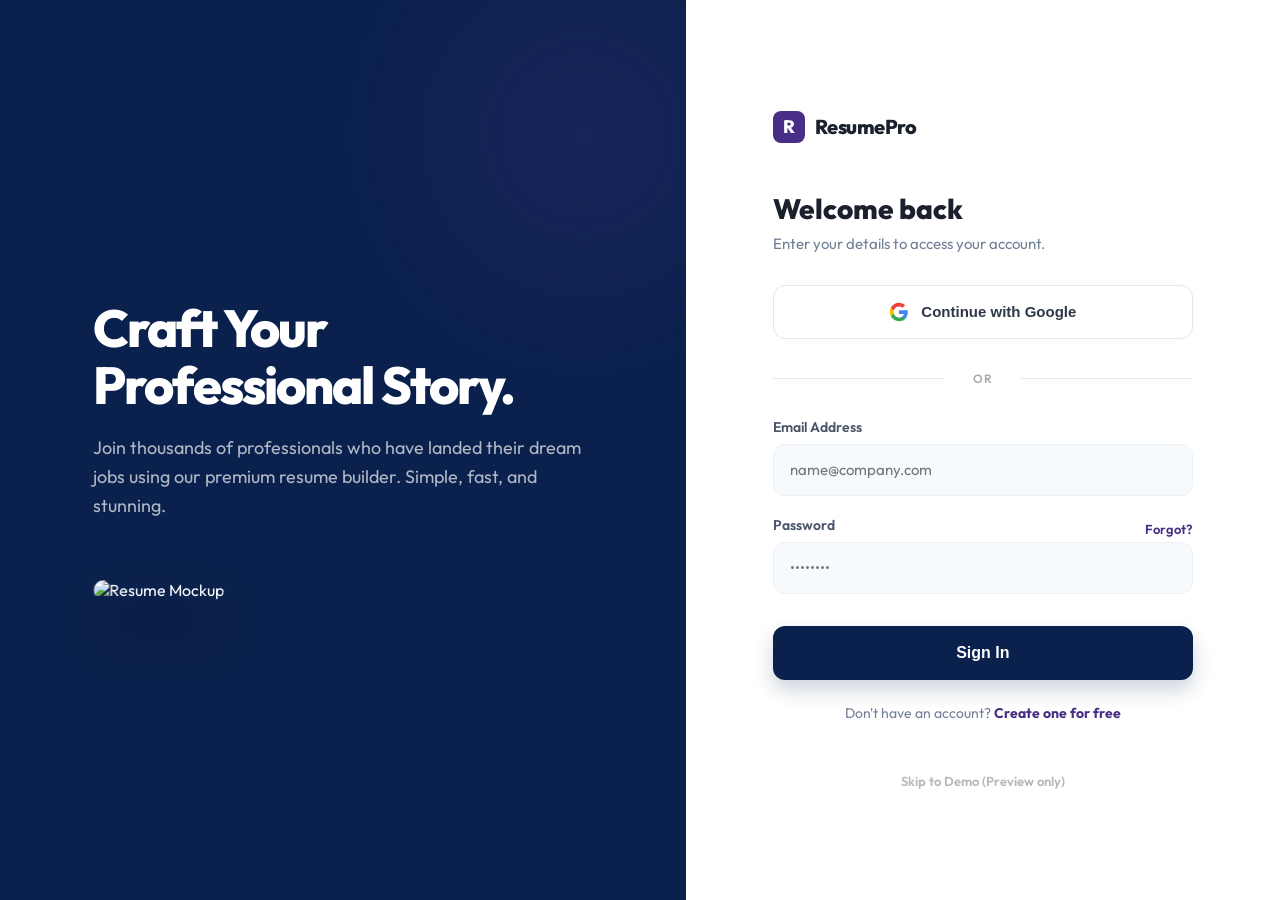
==== commit a78cbc22: "Update index.html with professional login redesign" ====
--- a/index.html
+++ b/index.html
@@ -1,111 +1,110 @@
 <!DOCTYPE html>
 <html lang="en">
 <head>
-  <meta charset="UTF-8" />
-  <meta name="viewport" content="width=device-width, initial-scale=1.0" />
-  <title>Login | ResumePro Builder</title>
-  <meta name="description" content="Sign in to ResumePro to build professional, ATS-friendly resumes with modern templates." />
-  <link rel="stylesheet" href="style.css?v=4.0" />
-  <link rel="preconnect" href="https://fonts.googleapis.com">
-  <link rel="preconnect" href="https://fonts.gstatic.com" crossorigin>
-  <link href="https://fonts.googleapis.com/css2?family=Outfit:wght@300;400;500;600;700;800&display=swap" rel="stylesheet">
-  <!-- Lucide Icons for small UI elements -->
-  <script src="https://unpkg.com/lucide@latest"></script>
+    <meta charset="UTF-8">
+    <meta name="viewport" content="width=device-width, initial-scale=1.0">
+    <meta name="description" content="Resume Builder Pro - Create professional resumes in minutes with our modern builder.">
+    <title>Login | Resume Builder Pro</title>
+    <!-- Google Font: Outfit -->
+    <link rel="preconnect" href="https://fonts.googleapis.com">
+    <link rel="preconnect" href="https://fonts.gstatic.com" crossorigin>
+    <link href="https://fonts.googleapis.com/css2?family=Outfit:wght@300;400;500;600;700;800&display=swap" rel="stylesheet">
+    <!-- Lucide Icons -->
+    <script src="https://unpkg.com/lucide@latest"></script>
+    <link rel="stylesheet" href="style.css?v=3.0">
 </head>
 <body class="dashboard-body">
-  <div class="login-page">
-    
-    <!-- Left Side: Professional Hero Section -->
-    <div class="login-hero-side">
-      <div class="hero-decoration"></div>
-      <div class="login-hero-content">
-        <div style="background: rgba(255,255,255,0.1); padding: 8px 16px; border-radius: 30px; display: inline-flex; align-items: center; gap: 8px; font-size: 13px; font-weight: 600; margin-bottom: 32px; backdrop-filter: blur(10px); border: 1px solid rgba(255,255,255,0.1);">
-           <span style="color: #FFD700;">★</span> The #1 AI-Powered Resume Builder
+    <div class="login-page">
+        <!-- Hero Section (Desktop Only) -->
+        <div class="login-hero-side">
+            <div class="hero-decoration"></div>
+            <div class="login-hero-content">
+                <h1 class="login-hero-title">Craft Your <br> Professional Story.</h1>
+                <p class="login-hero-subtitle">
+                    Join thousands of professionals who have landed their dream jobs using our premium resume builder. Simple, fast, and stunning.
+                </p>
+                <div class="hero-mockup-container">
+                    <!-- Image will be rendered via generate_image in the final app, using a professional mockup placeholder for now -->
+                    <img src="https://images.unsplash.com/photo-1586281380349-632531db7ed4?auto=format&fit=crop&q=80&w=1000" alt="Resume Mockup" class="hero-mockup-img">
+                </div>
+            </div>
         </div>
-        <h1 class="login-hero-title">Your Career,<br>Elevated with Style.</h1>
-        <p class="login-hero-subtitle">Design professional, ATS-ready resumes in minutes. Choose from 30+ premium templates crafted by industry experts.</p>
-        
-        <div class="hero-mockup-wrapper">
-           <img src="login_hero_illustration_1779243297251.png" alt="ResumePro Template Preview" class="hero-mockup-img">
+
+        <!-- Authentication Form Side -->
+        <div class="login-form-side">
+            <div class="form-container-inner">
+                <!-- App Logo -->
+                <div class="app-logo">
+                    <div class="logo-icon">R</div>
+                    <span class="logo-text">ResumePro</span>
+                </div>
+
+                <div class="form-header">
+                    <h2 style="font-size: 28px; font-weight: 800; color: #1a202c; margin-bottom: 8px;">Welcome back</h2>
+                    <p style="color: #718096; margin-bottom: 32px; font-size: 15px;">Enter your details to access your account.</p>
+                </div>
+
+                <!-- Social Login -->
+                <button class="google-btn" onclick="handleSocialLogin('google')">
+                    <svg width="20" height="20" viewBox="0 0 24 24" fill="none" xmlns="http://www.w3.org/2000/svg">
+                        <path d="M22.56 12.25c0-.78-.07-1.53-.2-2.25H12v4.26h5.92c-.26 1.37-1.04 2.53-2.21 3.31v2.77h3.57c2.08-1.92 3.28-4.74 3.28-8.09z" fill="#4285F4"/>
+                        <path d="M12 23c2.97 0 5.46-.98 7.28-2.66l-3.57-2.77c-.98.66-2.23 1.06-3.71 1.06-2.86 0-5.29-1.93-6.16-4.53H2.18v2.84C3.99 20.53 7.7 23 12 23z" fill="#34A853"/>
+                        <path d="M5.84 14.09c-.22-.66-.35-1.36-.35-2.09s.13-1.43.35-2.09V7.07H2.18C1.43 8.55 1 10.22 1 12s.43 3.45 1.18 4.93l3.66-2.84z" fill="#FBBC05"/>
+                        <path d="M12 5.38c1.62 0 3.06.56 4.21 1.64l3.15-3.15C17.45 2.09 14.97 1 12 1 7.7 1 3.99 3.47 2.18 7.07l3.66 2.84c.87-2.6 3.3-4.53 6.16-4.53z" fill="#EA4335"/>
+                    </svg>
+                    Continue with Google
+                </button>
+
+                <div class="divider-wrapper">
+                    <div class="divider-line"></div>
+                    <span class="divider-text">OR</span>
+                    <div class="divider-line"></div>
+                </div>
+
+                <!-- Email Login Form -->
+                <form onsubmit="handleEmailLogin(event)">
+                    <div class="input-group">
+                        <label class="input-label">Email Address</label>
+                        <input type="email" class="input-field" placeholder="name@company.com" required>
+                    </div>
+
+                    <div class="input-group">
+                        <div style="display: flex; justify-content: space-between; align-items: center;">
+                            <label class="input-label">Password</label>
+                            <a href="#" style="font-size: 13px; color: #482E87; font-weight: 600; text-decoration: none;">Forgot?</a>
+                        </div>
+                        <input type="password" class="input-field" placeholder="••••••••" required>
+                    </div>
+
+                    <button type="submit" class="primary-btn" style="margin-top: 12px;">
+                        Sign In
+                    </button>
+                </form>
+
+                <p style="text-align: center; margin-top: 24px; font-size: 14px; color: #718096;">
+                    Don't have an account? <a href="#" style="color: #482E87; font-weight: 700; text-decoration: none;">Create one for free</a>
+                </p>
+                
+                <div style="margin-top: 48px; text-align: center;">
+                    <a href="home.html" class="skip-link" style="font-size: 13px; opacity: 0.6;">Skip to Demo (Preview only)</a>
+                </div>
+            </div>
         </div>
-        
-        <div style="margin-top: 50px; display: flex; gap: 30px; opacity: 0.7;">
-          <div style="display: flex; flex-direction: column;">
-            <span style="font-size: 24px; font-weight: 800;">1.2M+</span>
-            <span style="font-size: 12px; font-weight: 500; text-transform: uppercase; letter-spacing: 1px;">Trusted Users</span>
-          </div>
-          <div style="display: flex; flex-direction: column;">
-            <span style="font-size: 24px; font-weight: 800;">30+</span>
-            <span style="font-size: 12px; font-weight: 500; text-transform: uppercase; letter-spacing: 1px;">Premium Themes</span>
-          </div>
-        </div>
-      </div>
     </div>
 
-    <!-- Right Side: Clean Authentication Form -->
-    <div class="login-form-side">
-      <div class="form-container-inner">
-        <!-- Minimal Logo -->
-        <div class="app-logo">
-          <div class="logo-icon">R</div>
-          <span class="logo-text">ResumePro</span>
-        </div>
+    <script>
+        lucide.createIcons();
 
-        <div style="margin-bottom: 32px;">
-          <h2 style="font-size: 32px; font-weight: 800; color: #111827; margin-bottom: 8px; letter-spacing: -1px;">Welcome back</h2>
-          <p style="color: #6B7280; font-size: 15px;">Experience the most advanced resume builder today.</p>
-        </div>
+        function handleEmailLogin(e) {
+            e.preventDefault();
+            // In a real app, this would connect to a backend
+            window.location.href = 'home.html';
+        }
 
-        <!-- Social Login -->
-        <button id="google-login" class="google-btn" onclick="window.location.href='home.html'">
-          <img src="https://cdn-icons-png.flaticon.com/512/281/281764.png" alt="Google" style="width: 20px;">
-          Continue with Google
-        </button>
-
-        <div class="divider-wrapper">
-          <div class="divider-line"></div>
-          <span class="divider-text">or sign in with email</span>
-          <div class="divider-line"></div>
-        </div>
-
-        <!-- Credentials Form -->
-        <div class="auth-form">
-          <div class="input-group">
-            <label class="input-label" for="email">Email address</label>
-            <input type="email" id="email" placeholder="e.g. alex@example.com" class="input-field">
-          </div>
-
-          <div class="input-group">
-            <div style="display: flex; justify-content: space-between; align-items: center; margin-bottom: 8px;">
-              <label class="input-label" for="password" style="margin-bottom: 0;">Password</label>
-              <a href="#" style="font-size: 13px; color: #482E87; font-weight: 600; text-decoration: none;">Forgot password?</a>
-            </div>
-            <input type="password" id="password" placeholder="••••••••" class="input-field">
-          </div>
-
-          <button id="email-continue" class="primary-btn" onclick="window.location.href='home.html'">Sign In</button>
-        </div>
-        
-        <div style="text-align: center; margin-top: 32px; padding-top: 24px; border-top: 1px solid #F3F4F6;">
-          <p style="font-size: 15px; color: #6B7280;">New to ResumePro? <a href="#" style="color: #482E87; font-weight: 700; text-decoration: none;">Create account</a></p>
-          <div style="margin-top: 20px;">
-            <a href="home.html" class="skip-link" style="font-size: 14px; color: #9CA3AF; font-weight: 600; text-decoration: none; display: inline-flex; align-items: center; gap: 6px; transition: color 0.2s;">
-              Skip and continue as guest
-              <i data-lucide="arrow-right" style="width: 14px; height: 14px;"></i>
-            </a>
-          </div>
-        </div>
-      </div>
-    </div>
-  </div>
-
-  <script>
-    lucide.createIcons();
-    
-    // Add simple hover effect for skip link
-    const skipLink = document.querySelector('.skip-link');
-    skipLink.onmouseenter = () => skipLink.style.color = '#482E87';
-    skipLink.onmouseleave = () => skipLink.style.color = '#9CA3AF';
-  </script>
+        function handleSocialLogin(provider) {
+            // Social login strategy placeholder
+            window.location.href = 'home.html';
+        }
+    </script>
 </body>
 </html>
--- a/style.css
+++ b/style.css
@@ -98,364 +98,1100 @@
   box-shadow: 0 16px 32px rgba(10, 33, 77, 0.2);
 }
 
+.creating-resume .scrollable-content {
+  opacity: 0.96;
+  transform: translateY(-3px);
+  transition: opacity 0.18s ease, transform 0.18s ease;
+}
+
+.primary-action-card.is-launching {
+  transform: scale(0.98);
+  box-shadow: 0 10px 22px rgba(10, 33, 77, 0.14);
+}
+
 .plus-circle-inner {
-  width: 38px;
-  height: 38px;
-  background: rgba(255, 255, 255, 0.2);
-  border-radius: 50%;
+  width: 36px;
+  height: 36px;
+  background: #ffffff;
+  border-radius: 12px; /* Smoquet/Squircle style */
   display: flex;
   align-items: center;
   justify-content: center;
   margin-bottom: 10px;
+  box-shadow: 0 4px 8px rgba(0,0,0,0.1);
 }
 
 .plus-circle-inner i {
   width: 20px;
   height: 20px;
+  color: #0A214D;
+  stroke-width: 2.5px;
+}
+
+.card-cta {
+  color: #ffffff;
+  font-size: 14px;
+  font-weight: 500;
+  letter-spacing: 0.2px;
+}
+
+/* Premium Form Styles */
+.section-subtext {
+  font-size: 13px;
+  color: #888;
+  margin-top: -10px;
+  margin-bottom: 24px;
+}
+
+.input-card {
+  background: #fff;
+  border: 1px solid #eee;
+  border-radius: 20px;
+  padding: 24px;
+  box-shadow: 0 4px 12px rgba(0,0,0,0.03);
+  margin-bottom: 24px;
+}
+
+.skills-card {
+  padding: 22px;
+}
+
+.skills-card .input-group-labeled:last-child {
+  margin-bottom: 0;
+}
+
+.compact-field {
+  margin-bottom: 18px;
+}
+
+.field-hint {
+  color: #7e8491;
+  font-size: 11.5px;
+  line-height: 1.35;
+  margin: 2px 0 10px;
+}
+
+.skills-textarea,
+.skill-description-textarea {
+  background: #f8f9fb;
+  border: 1px solid #e8eaf0;
+  border-radius: 12px;
+  line-height: 1.45;
+  margin-bottom: 0;
+  padding: 12px 14px;
+}
+
+.skills-textarea {
+  min-height: 72px;
+  height: 72px;
+}
+
+.skill-description-textarea {
+  min-height: 132px;
+  height: 132px;
+}
+
+.skills-textarea:focus,
+.skill-description-textarea:focus {
+  background: #fff;
+  border-color: #482E87;
+  box-shadow: 0 0 0 4px rgba(72, 46, 135, 0.08);
+}
+
+.input-group-labeled {
+  margin-bottom: 20px;
+}
+
+.input-group-labeled label {
+  display: block;
+  font-size: 12px;
+  font-weight: 600;
+  color: #482E87;
+  margin-bottom: 6px;
+  text-transform: uppercase;
+  letter-spacing: 0.5px;
+}
+
+/* Resumes Row */
+.resumes-row {
+  display: flex;
+  justify-content: space-between;
+  align-items: center;
+  padding: 10px 28px;
+}
+
+.resumes-title {
+  font-size: 15px;
+  font-weight: 600;
+  color: #1a1a1a;
+}
+
+.nav-item {
+  display: flex;
+  flex-direction: column;
+  align-items: center;
+  gap: 4px;
+  color: #888;
+  width: 80px;
+  cursor: pointer;
+  position: relative;
+}
+
+.nav-item i {
+  width: 24px;
+  height: 24px;
+}
+
+.nav-item span {
+  font-size: 11px;
+  font-weight: 500;
+}
+
+.nav-item.active {
+  color: #1a1a1a;
+}
+
+.active-line {
+  position: absolute;
+  bottom: -10px;
+  width: 30px;
+  height: 2px;
+  background: #1a1a1a;
+  border-radius: 2px;
+}
+
+/* Reusable Canvas styles from before but improved */
+@media (max-width: 400px) {
+  .dashboard-body { background: white; }
+  .canvas { width: 100%; height: 100vh; }
+  .device-frame { 
+    width: 100%; 
+    height: 100%; 
+    top: 0; 
+    border-radius: 0; 
+    box-shadow: none; 
+  }
+}
+
+/* Login Page Redesign */
+.login-page {
+  display: flex;
+  min-height: 100vh;
+  width: 100%;
+}
+
+.login-hero-side {
+  display: none; /* Mobile first */
+}
+
+.login-form-side {
+  flex: 1;
+  padding: 40px 24px;
+  display: flex;
+  flex-direction: column;
+  justify-content: center;
+  align-items: center;
+  background: #fff;
+}
+
+.form-container-inner {
+  width: 100%;
+  max-width: 400px;
+}
+
+/* On desktop, center the login screen */
+@media (min-width: 992px) {
+  .login-hero-side {
+    display: flex;
+    flex: 1.2;
+    background: linear-gradient(135deg, #0A214D 0%, #482E87 100%);
+    color: white;
+    flex-direction: column;
+    justify-content: center;
+    padding: 80px;
+    position: relative;
+    overflow: hidden;
+  }
+  
+  .hero-decoration {
+      position: absolute;
+      top: -10%;
+      right: -10%;
+      width: 40vw;
+      height: 40vw;
+      background: radial-gradient(circle, rgba(255,255,255,0.08) 0%, transparent 70%);
+      border-radius: 50%;
+  }
+
+  .login-hero-content {
+      position: relative;
+      z-index: 10;
+  }
+
+  .login-hero-title {
+    font-size: 52px;
+    font-weight: 800;
+    line-height: 1.1;
+    margin-bottom: 24px;
+    letter-spacing: -1px;
+  }
+
+  .login-hero-subtitle {
+    font-size: 18px;
+    line-height: 1.6;
+    color: rgba(255, 255, 255, 0.8);
+    max-width: 500px;
+    margin-bottom: 40px;
+  }
+
+  .hero-mockup-img {
+    width: 100%;
+    border-radius: 20px;
+    box-shadow: 0 40px 100px rgba(0,0,0,0.3);
+    margin-top: 20px;
+    transform: perspective(1000px) rotateY(-10deg) rotateX(5deg);
+    transition: transform 0.8s cubic-bezier(0.4, 0, 0.2, 1);
+  }
+  
+  .login-hero-side:hover .hero-mockup-img {
+      transform: perspective(1000px) rotateY(0deg) rotateX(0deg);
+  }
+
+  .login-form-side {
+    flex: 1;
+    padding: 80px;
+  }
+}
+
+/* Responsiveness overrides for the old .app shell on login */
+@media (min-width: 481px) {
+    /* Prevent the login page from being boxed on desktop */
+    body:has(.login-page) .app {
+        max-width: 100%;
+        height: auto;
+        border-radius: 0;
+        box-shadow: none;
+    }
+}
+
+/* For pages that use the .canvas / .device-frame structure */
+.canvas {
+  width: 100%;
+  height: 100vh;
+  display: flex;
+  justify-content: center;
+  align-items: center;
+  background: #f8f9fa;
+}
+
+.device-frame {
+  width: 100%;
+  max-width: 430px; /* Mobile width by default */
+  height: 100vh;
+  background: #ffffff;
+  display: flex;
+  flex-direction: column;
+  position: relative;
+  overflow: hidden;
+  transition: all 0.3s ease;
+}
+
+@media (min-width: 481px) {
+  .device-frame {
+    max-width: 100%;
+    border-radius: 0;
+    box-shadow: none;
+  }
+}
+
+/* Independent Scroll Context */
+.scrollable-content {
+  flex: 1; /* Take up remaining space */
+  overflow-y: auto;
+  overflow-x: hidden;
+  padding: 0 0 80px; /* Space for bottom nav to prevent overlap */
+  -webkit-overflow-scrolling: touch;
+}
+
+/* Sticky Bottom Navigation */
+.bottom-navigation {
+  position: absolute;
+  bottom: 0;
+  left: 0;
+  width: 100%;
+  height: 80px;
+  background: rgba(255, 255, 255, 0.95);
+  backdrop-filter: blur(10px);
+  border-top: 1px solid #f0f0f0;
+  display: flex;
+  justify-content: space-around;
+  align-items: center;
+  padding-bottom: env(safe-area-inset-bottom); /* iOS support */
+  z-index: 1000;
+  transition: transform 0.28s ease, opacity 0.28s ease;
+}
+
+.desktop-steps-sidebar {
+  display: none;
+}
+
+.create-flow .device-frame {
+  background: linear-gradient(180deg, #ffffff 0%, #fbfbff 100%);
+}
+
+.create-flow .resume-bottom-nav {
+  display: none;
+}
+
+.create-flow .scrollable-content {
+  padding-bottom: 104px;
+}
+
+.create-flow .resume-form {
+  padding-bottom: 36px;
+}
+
+.create-flow .step-actions {
+  margin: 0 16px 16px;
+  border: 1px solid rgba(72, 46, 135, 0.08);
+  border-radius: 18px;
+  box-shadow: 0 14px 34px rgba(10, 33, 77, 0.12);
+}
+
+/* Login Container */
+.login-container {
+  height: 100%;
+  display: flex;
+  flex-direction: column;
+}
+
+/* Hero Section */
+.hero-section {
+  position: relative;
+  height: 45%;
+  overflow: hidden;
+  border-bottom-left-radius: 100px 30px;
+  border-bottom-right-radius: 100px 30px;
+}
+
+.illustration-wrapper {
+  width: 100%;
+  height: 100%;
+  position: relative;
+}
+
+.hero-img {
+  width: 100%;
+  height: 100%;
+  object-fit: cover;
+  display: block;
+}
+
+.app-title {
+  position: absolute;
+  top: 70px;
+  right: 35px;
+  color: white;
+  font-size: 32px;
+  font-weight: 700;
+  line-height: 1;
+  text-align: right;
+  z-index: 10;
+}
+
+/* Form Section */
+.form-section {
+  flex: 1;
+  padding: 30px;
+  display: flex;
+  flex-direction: column;
+  gap: 16px;
+  background: white;
+  margin-top: -20px;
+  border-top-left-radius: 32px;
+  border-top-right-radius: 32px;
+  position: relative;
+  z-index: 15;
+  box-shadow: 0 -10px 30px rgba(0,0,0,0.05);
+}
+
+/* Google Button */
+.google-btn {
+  display: flex;
+  align-items: center;
+  justify-content: center;
+  gap: 12px;
+  background: white;
+  border: 1px solid #eee;
+  padding: 14px;
+  border-radius: 14px;
+  font-size: 15px;
+  font-weight: 500;
+  cursor: pointer;
+  transition: all 0.3s ease;
+}
+
+.google-btn:hover {
+  background: #fcfcfc;
+}
+
+/* Divider */
+.divider-wrapper {
+  display: flex;
+  align-items: center;
+  justify-content: center;
+  gap: 12px;
+  margin: 5px 0;
+}
+
+.divider-line {
+  height: 1px;
+  flex: 1;
+  background: #eee;
+}
+
+.divider-wrapper span {
+  color: #aaa;
+  font-size: 12px;
+  font-weight: 600;
+}
+
+/* Form Inputs */
+.form-inputs {
+  display: flex;
+  flex-direction: column;
+  gap: 12px;
+}
+
+.input-field {
+  width: 100%;
+  padding: 16px 20px;
+  border: 1px solid #f0f0f0;
+  background: #f9f9f9;
+  border-radius: 14px;
+  font-size: 15px;
+  font-family: inherit;
+}
+
+.input-field:focus {
+  outline: none;
+  border-color: #111;
+  background: white;
+}
+
+.input-group {
+  position: relative;
+}
+
+.arrow-icon {
+  position: absolute;
+  right: 20px;
+  top: 50%;
+  transform: translateY(-50%);
+  color: #ccc;
+  font-size: 14px;
+}
+
+/* Primary Button */
+.primary-btn {
+  background: #000;
+  color: white;
+  border: none;
+  padding: 18px;
+  border-radius: 14px;
+  font-size: 16px;
+  font-weight: 600;
+  cursor: pointer;
+  transition: all 0.2s ease;
+}
+
+.primary-btn:hover {
+  opacity: 0.9;
+}
+
+.skip-link {
+  text-align: center;
+  font-size: 15px;
+  color: #888;
+  text-decoration: none;
+  font-weight: 600;
+  margin-top: 5px;
+}
+
+/* Responsiveness */
+@media (max-width: 430px) {
+  body { background: white; }
+  .app {
+    max-width: 100%;
+    height: 100vh;
+    border-radius: 0;
+    box-shadow: none;
+  }
+}
+
+/* --- Resume Info Page Styles --- */
+
+/* Resume Info Header */
+.resume-header {
+  display: flex;
+  justify-content: space-between;
+  align-items: center;
+  padding: 15px 24px;
+  border-bottom: 1px solid #eee;
+  background: #fff;
+  flex-shrink: 0;
+}
+
+.header-left, .header-right {
+  display: flex;
+  align-items: center;
+  gap: 15px;
+}
+
+.header-title {
+  font-size: 17px;
+  font-weight: 600;
+  color: #333;
+}
+
+.header-left i, .header-right i {
+  width: 20px;
+  height: 20px;
+  cursor: pointer;
+  color: #444;
+}
+
+.premium-icon {
+  color: #FFB800 !important; /* Gold */
+}
+
+.preview-btn-icon {
+  color: #482E87 !important;
+}
+
+/* Profile Picture section */
+.profile-pic-section {
+  display: flex;
+  flex-direction: column;
+  align-items: center;
+  padding: 25px 20px 15px;
+}
+
+.profile-pic-container {
+  width: 90px;
+  height: 90px;
+  position: relative;
+  cursor: pointer;
+}
+
+.profile-pic-container img {
+  width: 100%;
+  height: 100%;
+  border-radius: 50%;
+  object-fit: cover;
+  border: 4px solid #fff;
+  box-shadow: 0 4px 15px rgba(0,0,0,0.1);
+}
+
+.camera-badge {
+  position: absolute;
+  bottom: 0;
+  right: 0;
+  background: #007bff;
+  width: 28px;
+  height: 28px;
+  border-radius: 50%;
+  display: flex;
+  align-items: center;
+  justify-content: center;
+  border: 2px solid #fff;
+}
+
+.camera-badge i {
+  width: 14px;
+  height: 14px;
   color: #fff;
 }
 
-.card-cta {
-  color: #fff;
-  font-weight: 700;
+.profile-label {
+  font-size: 11px;
+  color: #888;
+  margin-top: 6px;
+  font-weight: 500;
+}
+
+/* Form Styles */
+.resume-form {
+  padding: 0 24px 120px;
+}
+
+.section-heading {
   font-size: 15px;
-}
-
-/* Resumes Section */
-.resumes-row {
-  display: flex;
-  justify-content: space-between;
-  align-items: center;
-  padding: 10px 24px;
-}
-
-.resumes-title {
-  font-size: 18px;
   font-weight: 700;
   color: #1a1a1a;
-}
-
+  margin-bottom: 12px;
+  position: relative;
+  padding-left: 18px;
+  display: flex;
+  align-items: center;
+}
+
+.section-heading::before {
+  content: "";
+  position: absolute;
+  left: 0;
+  width: 7px;
+  height: 7px;
+  border-radius: 50%;
+  background: #000;
+}
+
+.underlined-input, .underlined-textarea {
+  width: 100%;
+  border: none;
+  border-bottom: 1.2px solid #ddd;
+  padding: 8px 0;
+  font-family: inherit;
+  font-size: 14px;
+  background: transparent;
+  transition: all 0.3s ease;
+  margin-bottom: 10px;
+}
+
+.underlined-input:focus, .underlined-textarea:focus {
+  outline: none;
+  border-bottom-color: #482E87;
+  border-bottom-width: 1.5px;
+}
+
+.underlined-textarea {
+  resize: none;
+  height: 50px;
+}
+
+.input-group-labeled {
+  margin-bottom: 12px;
+}
+
+.input-group-labeled label {
+  display: block;
+  font-size: 13px;
+  font-weight: 600;
+  color: #333;
+  margin-bottom: -2px;
+}
+
+.small-add-btn {
+  background: #f8f9fa;
+  border: 1px solid #e0e0e0;
+  padding: 4px 10px;
+  border-radius: 6px;
+  font-size: 11px;
+  color: #007bff;
+  cursor: pointer;
+  white-space: nowrap;
+  font-weight: 600;
+  margin-bottom: 10px;
+}
+
+.duration-row {
+  margin-top: 10px;
+}
+
+.duration-row label {
+  display: block;
+  font-size: 13px;
+  font-weight: 600;
+  color: #333;
+  margin-bottom: 8px;
+}
+
+/* Footer Note & Button */
+.form-footer {
+  text-align: right;
+  padding-top: 10px;
+}
+
+.next-btn {
+  background: #0A214D;
+  color: #fff;
+  border: none;
+  padding: 10px 30px;
+  border-radius: 25px;
+  font-size: 14px;
+  font-weight: 700;
+  box-shadow: 0 4px 12px rgba(10,33,77,0.25);
+  cursor: pointer;
+  transition: transform 0.2s ease;
+}
+
+.next-btn:active {
+  transform: scale(0.96);
+}
+
+/* Modal / Cropper Styles */
+.modal {
+  display: none;
+  position: fixed;
+  top: 0;
+  left: 0;
+  width: 100%;
+  height: 100%;
+  background: rgba(0,0,0,0.9);
+  z-index: 2000;
+  flex-direction: column;
+  justify-content: center;
+  align-items: center;
+}
+
+.modal-content {
+  width: 90%;
+  max-width: 340px;
+  background: #fff;
+  border-radius: 20px;
+  overflow: hidden;
+  padding: 20px;
+}
+
+.cropper-container {
+  width: 100%;
+  aspect-ratio: 1;
+  background: #f0f0f0;
+  margin-bottom: 20px;
+}
+
+.modal-actions {
+  display: flex;
+  justify-content: space-between;
+  gap: 10px;
+}
+
+.modal-actions button {
+  flex: 1;
+  padding: 12px;
+  border-radius: 10px;
+  border: none;
+  font-size: 14px;
+  font-weight: 600;
+  cursor: pointer;
+}
+
+.btn-primary { background: #0A214D; color: #fff; }
+.btn-secondary { background: #f0f0f0; color: #666; }
+
+/* Templates Page Styles */
+.templates-scroll-container {
+  flex: 1;
+  overflow-y: auto;
+  padding: 20px 16px 100px; /* Extra bottom padding for scroll space */
+}
+
+.templates-grid {
+  display: grid;
+  grid-template-columns: repeat(2, 1fr);
+  gap: 12px;
+}
+
+.template-card {
+  background: #fcfcfc;
+  border-radius: 12px;
+  aspect-ratio: 1 / 1.41; /* Typical A4 ratio preview */
+  display: flex;
+  flex-direction: column;
+  overflow: hidden;
+  box-shadow: 0 2px 8px rgba(0,0,0,0.05);
+  border: 1px solid #eee;
+  cursor: pointer;
+  transition: transform 0.2s ease;
+}
+
+.template-card:active {
+  transform: scale(0.97);
+}
+
+/* Template Grid Enhancements */
+.template-card {
+  position: relative;
+  height: 220px;
+}
+
+/* Bottom Nav Active State Utilities */
+.nav-item {
+  cursor: pointer;
+}
+
+.nav-item.active {
+  color: #482E87 !important;
+}
+
+.nav-item.active i {
+  color: #482E87 !important;
+}
+
+/* Home Page Resumes List */
 .resumes-list {
+  padding: 0 20px;
+  margin-top: 15px;
   display: flex;
   flex-direction: column;
-  gap: 15px;
-  padding-bottom: 100px;
+  gap: 12px;
+  padding-bottom: 100px; /* Space for bottom nav */
 }
 
 .saved-resume-card {
   background: #fff;
-  border: 1px solid #f0f0f0;
-  border-radius: 16px;
-  padding: 20px;
+  border-radius: 12px;
+  padding: 16px;
   display: flex;
   justify-content: space-between;
   align-items: center;
-  transition: all 0.2s ease;
-  box-shadow: 0 4px 10px rgba(0,0,0,0.02);
-}
-
-.saved-resume-card:hover {
-  border-color: #482E87;
-  box-shadow: 0 8px 20px rgba(72, 46, 135, 0.08);
+  box-shadow: 0 2px 10px rgba(0,0,0,0.05);
+  transition: transform 0.2s ease;
+}
+
+.saved-resume-card:active {
+  transform: scale(0.98);
 }
 
 .resume-card-info {
-  display: flex;
-  flex-direction: column;
-  gap: 5px;
+  flex: 1;
 }
 
 .resume-card-name {
-  font-weight: 700;
+  font-weight: 600;
   font-size: 16px;
-  color: #1a1a1a;
+  color: #0A214D;
+  margin-bottom: 4px;
 }
 
 .resume-card-date {
   font-size: 12px;
-  color: #a0a0a0;
+  color: #888;
 }
 
 .resume-card-actions {
   display: flex;
-  gap: 10px;
+  gap: 8px;
 }
 
 .action-btn {
   width: 36px;
   height: 36px;
-  border-radius: 10px;
+  border-radius: 8px;
+  border: none;
+  background: #f0f0f5;
+  color: #482E87;
   display: flex;
   align-items: center;
   justify-content: center;
+  cursor: pointer;
+  transition: background 0.2s ease;
+}
+
+.action-btn:hover {
+  background: #e5e5ef;
+}
+
+.action-btn.delete {
+  color: #ff4d4d;
+}
+
+.action-btn.delete:hover {
+  background: #ffe6e6;
+}
+
+.empty-state-msg {
+  text-align: center;
+  padding: 40px 20px;
+  color: #888;
+  font-size: 14px;
+  line-height: 1.5;
+}
+.step-indicator {
+  display: flex;
+  gap: 8px;
+  align-items: center;
+}
+
+.step-content {
+  display: none;
+  animation: slideIn 0.3s ease-out;
+}
+
+.step-content.active {
+  display: block;
+}
+
+@keyframes slideIn {
+  from { opacity: 0; transform: translateX(10px); }
+  to { opacity: 1; transform: translateX(0); }
+}
+
+/* Dynamic Item Styling */
+.dynamic-item-card {
+  background: #f9f9f9;
+  border: 1px solid #eee;
+  border-radius: 12px;
+  padding: 15px;
+  margin-bottom: 15px;
+  position: relative;
+}
+
+.remove-item-btn {
+  position: absolute;
+  top: 10px;
+  right: 10px;
+  color: #ff4d4d;
+  cursor: pointer;
+  background: #fff;
+  border-radius: 50%;
+  padding: 4px;
+  box-shadow: 0 2px 5px rgba(0,0,0,0.1);
+  display: flex;
+  align-items: center;
+  justify-content: center;
+}
+
+.remove-item-btn i {
+  width: 14px;
+  height: 14px;
+}
+
+/* Form Actions Row */
+.step-actions {
+  display: flex;
+  justify-content: space-between;
+  padding: 20px 24px;
+  background: #fff;
+  border-top: 1px solid #eee;
+  position: sticky;
+  bottom: 0;
+  z-index: 100;
+}
+
+.back-btn {
+  background: #f0f0f0;
+  color: #666;
   border: none;
-  cursor: pointer;
-  background: #f8f9fa;
-  color: #666;
-  transition: all 0.2s;
-}
-
-.action-btn i {
-  width: 18px;
-  height: 18px;
-}
-
-.action-btn:hover {
+  padding: 12px 24px;
+  border-radius: 12px;
+  font-weight: 600;
+  cursor: pointer;
+}
+
+.next-btn-main {
   background: #482E87;
   color: #fff;
-}
-
-/* Bottom Navigation */
-.bottom-navigation {
-  position: fixed;
-  bottom: 0px;
-  left: 50%;
-  transform: translateX(-50%);
-  width: 100%;
-  max-width: 480px;
-  height: 85px;
-  background: #ffffff;
-  display: flex;
-  justify-content: space-around;
-  align-items: center;
-  padding: 0 10px 15px; /* Bottom padding for mobile gesture area */
-  border-top: 1px solid #f0f0f0;
-  z-index: 1000;
-  box-shadow: 0 -5px 20px rgba(0,0,0,0.03);
-}
-
-.nav-item {
+  border: none;
+  padding: 12px 30px;
+  border-radius: 12px;
+  font-weight: 600;
+  cursor: pointer;
+  box-shadow: 0 4px 10px rgba(72, 46, 135, 0.2);
+}
+
+.hidden {
+  display: none !important;
+}
+
+/* Template Selection UI */
+.template-card {
+  cursor: pointer;
+  transition: all 0.3s cubic-bezier(0.4, 0, 0.2, 1);
+  position: relative;
+}
+
+.template-preview-container {
+  aspect-ratio: 1 / 1.414;
+  border-radius: 12px;
+  overflow: hidden;
+  border: 3px solid transparent;
+  background: #f8f9fa;
+  box-shadow: 0 4px 12px rgba(0,0,0,0.06);
+  position: relative;
+  transition: all 0.3s ease;
+}
+
+.template-preview-mockup {
+  width: 100%;
+  height: 100%;
+  padding: 15px;
   display: flex;
   flex-direction: column;
-  align-items: center;
-  gap: 5px;
-  color: #a0a0a0;
-  cursor: pointer;
-  position: relative;
-  flex: 1;
-}
-
-.nav-item i {
+  justify-content: flex-start;
+}
+
+.template-card.selected .template-preview-container {
+  border-color: #482E87;
+  transform: translateY(-5px);
+  box-shadow: 0 10px 20px rgba(72, 46, 135, 0.15);
+}
+
+.template-name-label {
+  margin-top: 10px;
+  text-align: center;
+  font-size: 14px;
+  font-weight: 500;
+  color: #333;
+}
+
+.check-badge {
+  position: absolute;
+  top: 10px;
+  right: 10px;
   width: 24px;
   height: 24px;
-  transition: all 0.2s;
-}
-
-.nav-item span {
-  font-size: 11px;
-  font-weight: 600;
-}
-
-.nav-item.active {
-  color: #482E87;
-}
-
-.active-line {
-  position: absolute;
-  top: -12px;
-  width: 25px;
-  height: 3px;
   background: #482E87;
-  border-radius: 0 0 10px 10px;
-}
-
-/* -- Device Frame Mobile Simulation -- */
-.device-frame {
-  width: 100%;
-  max-width: 480px;
-  height: 100vh;
-  background: #ffffff;
-  position: relative;
-  display: flex;
-  flex-direction: column;
-  overflow: hidden;
-  box-shadow: 0 0 40px rgba(0,0,0,0.05);
-}
-
-.scrollable-content {
-  flex: 1;
-  overflow-y: auto;
-  padding-bottom: 20px;
-}
-
-/* Smooth Scrolling */
-.scrollable-content {
-  scroll-behavior: smooth;
-  -webkit-overflow-scrolling: touch;
-}
-
-/* Form Styles */
-.resume-header {
-  height: 70px;
-  padding: 0 24px;
-  display: flex;
-  align-items: center;
-  justify-content: space-between;
-  border-bottom: 1px solid #f0f0f0;
-  background: #fff;
-  z-index: 10;
-}
-
-.header-left {
-  display: flex;
-  align-items: center;
-  gap: 15px;
-}
-
-.header-title {
-  font-size: 18px;
-  font-weight: 700;
-}
-
-.header-right i {
-    cursor: pointer;
-}
-
-.resume-form {
-  padding: 24px;
-}
-
-.form-label {
-  display: block;
-  font-size: 14px;
-  font-weight: 700;
-  color: #1a1a1a;
-  margin-bottom: 8px;
-  margin-top: 20px;
-}
-
-.form-input, .form-textarea {
-  width: 100%;
-  padding: 14px 16px;
-  border-radius: 12px;
-  border: 1.5px solid #f0f0f0;
-  background: #f8f9fa;
-  font-family: 'Outfit', sans-serif;
-  font-size: 15px;
-  transition: all 0.2s;
-}
-
-.form-input:focus, .form-textarea:focus {
-  outline: none;
-  border-color: #482E87;
-  background: #fff;
-  box-shadow: 0 0 0 4px rgba(72, 46, 135, 0.05);
-}
-
-.form-row {
-  display: flex;
-  gap: 15px;
-}
-
-.form-group {
-  flex: 1;
-}
-
-.profile-pic-section {
-  display: flex;
-  flex-direction: column;
+  color: white;
+  border-radius: 50%;
+  display: flex;
   align-items: center;
   justify-content: center;
-  padding: 20px 0;
-  margin-bottom: 30px;
-  background: #f8f9fc;
-  border-radius: 24px;
-  border: 1px dashed #e0e0e0;
-}
-
-.profile-pic-container {
-  width: 120px;
-  height: 120px;
-  background: #fff;
-  border-radius: 50%;
-  display: flex;
-  align-items: center;
-  justify-content: center;
-  border: 2px solid #fff;
-  box-shadow: 0 8px 25px rgba(0,0,0,0.08);
-  cursor: pointer;
-  position: relative;
-  overflow: hidden;
-  transition: all 0.3s cubic-bezier(0.4, 0, 0.2, 1);
-  margin-bottom: 15px;
-}
-
-.profile-pic-container:hover {
-    transform: scale(1.05);
-    box-shadow: 0 12px 30px rgba(72, 46, 135, 0.15);
-}
-
-.profile-pic-container img {
-  width: 100%;
-  height: 100%;
-  object-fit: cover;
-}
-
-.profile-pic-container i {
-  color: #482E87;
-}
-
-.upload-overlay {
-    position: absolute;
-    bottom: 0;
-    width: 100%;
-    background: rgba(72, 46, 135, 0.85);
-    padding: 6px 0;
-    display: flex;
-    justify-content: center;
-    opacity: 0;
-    transition: opacity 0.2s;
-}
-
-.profile-pic-container:hover .upload-overlay {
-    opacity: 1;
-}
-
-.upload-overlay i {
-    color: #fff;
-    width: 16px;
-    height: 16px;
-}
-
-.profile-hint-text {
-    font-size: 13px;
-    font-weight: 600;
-    color: #482E87;
-    margin: 0;
-}
-
-/* Categories Scrollable */
+  transform: scale(0);
+  transition: transform 0.3s cubic-bezier(0.175, 0.885, 0.32, 1.275);
+  z-index: 5;
+}
+
+.check-badge svg {
+  width: 14px;
+  height: 14px;
+}
+
+.template-card.selected .check-badge {
+  transform: scale(1);
+}
+
+/* --- Category Filters (Chips) --- */
 .category-filters {
-  display: flex;
+  display: flex !important;
+  justify-content: flex-start;
   gap: 12px;
-  padding: 10px 24px 20px;
+  margin-bottom: 20px;
+  padding: 5px 20px 15px 20px;
   overflow-x: auto;
   -webkit-overflow-scrolling: touch;
   scrollbar-width: none; /* Firefox */
-  justify-content: flex-start; /* Ensure scrolling works from left */
 }
 
 .category-filters::-webkit-scrollbar {
-  display: none; /* Chrome, Safari */
+  display: none; /* OS X / Chrome / Safari */
 }
 
 .filter-chip {
-  padding: 10px 22px;
-  background: #fff;
-  border: 1.5px solid #f0f0f0;
-  border-radius: 100px;
+  background: #f0f0f5;
+  color: #666;
+  border: 1px solid #e0e0e0;
+  padding: 10px 20px;
+  border-radius: 25px;
   font-size: 14px;
   font-weight: 600;
-  color: #666;
-  cursor: pointer;
+  cursor: pointer;
+  transition: all 0.3s cubic-bezier(0.4, 0, 0.2, 1);
   white-space: nowrap;
-  transition: all 0.3s cubic-bezier(0.4, 0, 0.2, 1);
-  flex-shrink: 0; /* Important for horizontal scroll */
 }
 
 .filter-chip:hover {
-  border-color: #482E87;
-  color: #482E87;
+  background: #e8e8ef;
   transform: translateY(-2px);
   box-shadow: 0 4px 10px rgba(0,0,0,0.05);
 }
@@ -657,13 +1393,16 @@
     left: 280px;
     transform: none;
     bottom: 0px;
-  }
-
-  /* Preview Experience: Desktop Full-Scale */
-  .device-frame {
-    max-width: none;
-    height: 100vh;
-    background: #f1f3f6;
+    margin: 0;
+    border-radius: 0;
+    padding: 24px 80px;
+    border-left: 1px solid #f0f0f0;
+  }
+
+  /* Templates Grid */
+  .templates-grid {
+    grid-template-columns: repeat(auto-fill, minmax(220px, 1fr)) !important;
+    gap: 30px !important;
   }
 
   /* Hide mobile-specific headers on desktop preview/flow to prevent leakage/clipping */
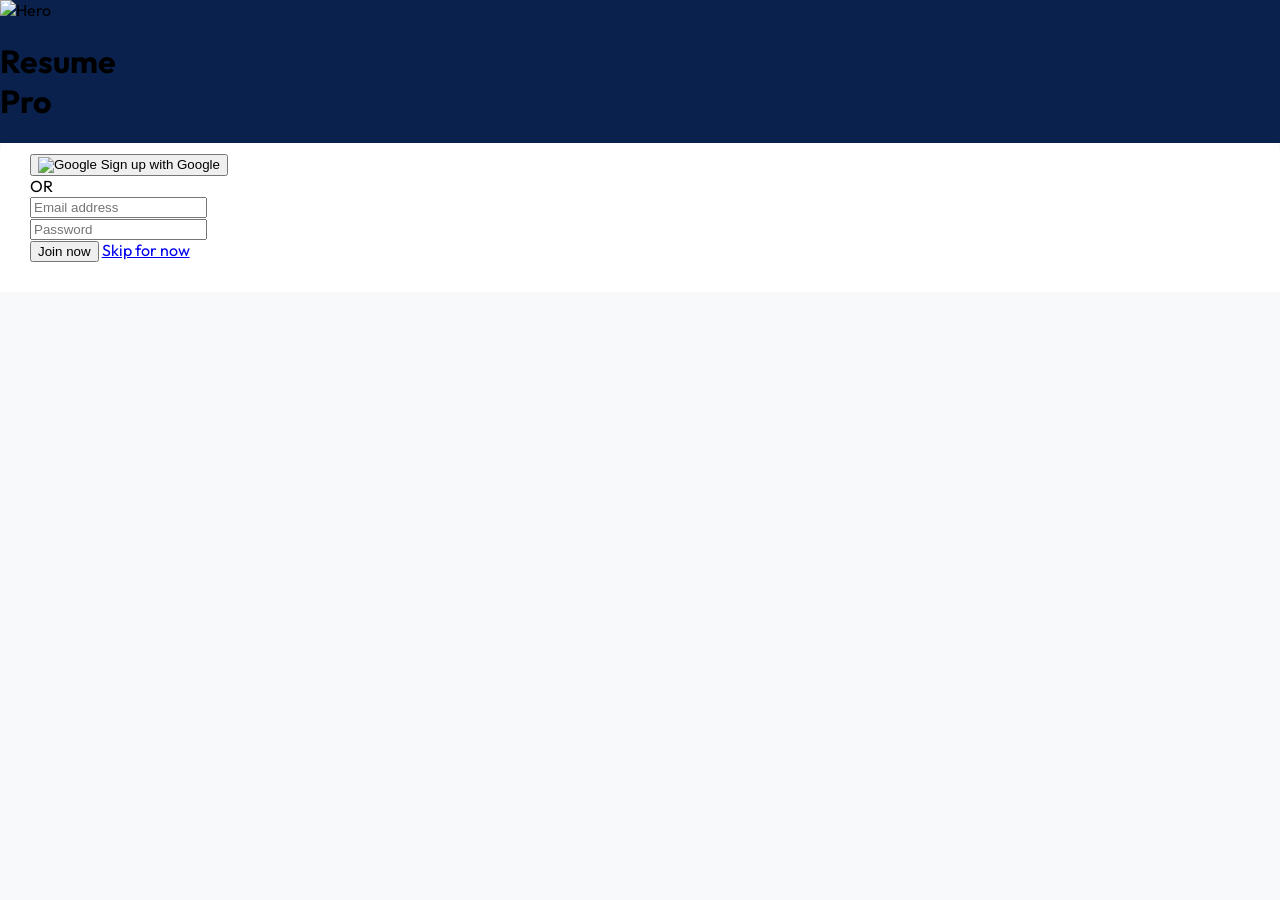
==== commit 33b6bff8: "Undo Total Code Update - Reverting to stable state before Part 1" ====
--- a/index.html
+++ b/index.html
@@ -1,110 +1,47 @@
 <!DOCTYPE html>
 <html lang="en">
 <head>
-    <meta charset="UTF-8">
-    <meta name="viewport" content="width=device-width, initial-scale=1.0">
-    <meta name="description" content="Resume Builder Pro - Create professional resumes in minutes with our modern builder.">
-    <title>Login | Resume Builder Pro</title>
-    <!-- Google Font: Outfit -->
-    <link rel="preconnect" href="https://fonts.googleapis.com">
-    <link rel="preconnect" href="https://fonts.gstatic.com" crossorigin>
-    <link href="https://fonts.googleapis.com/css2?family=Outfit:wght@300;400;500;600;700;800&display=swap" rel="stylesheet">
-    <!-- Lucide Icons -->
-    <script src="https://unpkg.com/lucide@latest"></script>
-    <link rel="stylesheet" href="style.css?v=3.0">
+  <meta charset="UTF-8">
+  <meta name="viewport" content="width=device-width, initial-scale=1.0">
+  <title>Resume Builder - Login</title>
+  <link rel="stylesheet" href="style.css?v=2.0">
+  <link href="https://fonts.googleapis.com/css2?family=Outfit:wght@300;400;500;600;700&display=swap" rel="stylesheet">
 </head>
-<body class="dashboard-body">
-    <div class="login-page">
-        <!-- Hero Section (Desktop Only) -->
-        <div class="login-hero-side">
-            <div class="hero-decoration"></div>
-            <div class="login-hero-content">
-                <h1 class="login-hero-title">Craft Your <br> Professional Story.</h1>
-                <p class="login-hero-subtitle">
-                    Join thousands of professionals who have landed their dream jobs using our premium resume builder. Simple, fast, and stunning.
-                </p>
-                <div class="hero-mockup-container">
-                    <!-- Image will be rendered via generate_image in the final app, using a professional mockup placeholder for now -->
-                    <img src="https://images.unsplash.com/photo-1586281380349-632531db7ed4?auto=format&fit=crop&q=80&w=1000" alt="Resume Mockup" class="hero-mockup-img">
-                </div>
-            </div>
+<body>
+  <div class="app">
+    <div class="login-container">
+      <div class="hero-section">
+        <div class="illustration-wrapper">
+          <img src="assets/hero.png" alt="Hero" class="hero-img">
+          <h1 class="app-title">Resume<br>Pro</h1>
+        </div>
+      </div>
+
+      <div class="form-section">
+        <button class="google-btn">
+          <img src="https://cdn-icons-png.flaticon.com/512/2991/2991148.png" class="google-icon" alt="Google">
+          Sign up with Google
+        </button>
+
+        <div class="divider-wrapper">
+          <div class="divider-line"></div>
+          <span>OR</span>
+          <div class="divider-line"></div>
         </div>
 
-        <!-- Authentication Form Side -->
-        <div class="login-form-side">
-            <div class="form-container-inner">
-                <!-- App Logo -->
-                <div class="app-logo">
-                    <div class="logo-icon">R</div>
-                    <span class="logo-text">ResumePro</span>
-                </div>
+        <div class="form-inputs">
+          <div class="input-group">
+            <input type="email" placeholder="Email address" class="input-field">
+          </div>
+          <div class="input-group">
+            <input type="password" placeholder="Password" class="input-field">
+          </div>
+        </div>
 
-                <div class="form-header">
-                    <h2 style="font-size: 28px; font-weight: 800; color: #1a202c; margin-bottom: 8px;">Welcome back</h2>
-                    <p style="color: #718096; margin-bottom: 32px; font-size: 15px;">Enter your details to access your account.</p>
-                </div>
-
-                <!-- Social Login -->
-                <button class="google-btn" onclick="handleSocialLogin('google')">
-                    <svg width="20" height="20" viewBox="0 0 24 24" fill="none" xmlns="http://www.w3.org/2000/svg">
-                        <path d="M22.56 12.25c0-.78-.07-1.53-.2-2.25H12v4.26h5.92c-.26 1.37-1.04 2.53-2.21 3.31v2.77h3.57c2.08-1.92 3.28-4.74 3.28-8.09z" fill="#4285F4"/>
-                        <path d="M12 23c2.97 0 5.46-.98 7.28-2.66l-3.57-2.77c-.98.66-2.23 1.06-3.71 1.06-2.86 0-5.29-1.93-6.16-4.53H2.18v2.84C3.99 20.53 7.7 23 12 23z" fill="#34A853"/>
-                        <path d="M5.84 14.09c-.22-.66-.35-1.36-.35-2.09s.13-1.43.35-2.09V7.07H2.18C1.43 8.55 1 10.22 1 12s.43 3.45 1.18 4.93l3.66-2.84z" fill="#FBBC05"/>
-                        <path d="M12 5.38c1.62 0 3.06.56 4.21 1.64l3.15-3.15C17.45 2.09 14.97 1 12 1 7.7 1 3.99 3.47 2.18 7.07l3.66 2.84c.87-2.6 3.3-4.53 6.16-4.53z" fill="#EA4335"/>
-                    </svg>
-                    Continue with Google
-                </button>
-
-                <div class="divider-wrapper">
-                    <div class="divider-line"></div>
-                    <span class="divider-text">OR</span>
-                    <div class="divider-line"></div>
-                </div>
-
-                <!-- Email Login Form -->
-                <form onsubmit="handleEmailLogin(event)">
-                    <div class="input-group">
-                        <label class="input-label">Email Address</label>
-                        <input type="email" class="input-field" placeholder="name@company.com" required>
-                    </div>
-
-                    <div class="input-group">
-                        <div style="display: flex; justify-content: space-between; align-items: center;">
-                            <label class="input-label">Password</label>
-                            <a href="#" style="font-size: 13px; color: #482E87; font-weight: 600; text-decoration: none;">Forgot?</a>
-                        </div>
-                        <input type="password" class="input-field" placeholder="••••••••" required>
-                    </div>
-
-                    <button type="submit" class="primary-btn" style="margin-top: 12px;">
-                        Sign In
-                    </button>
-                </form>
-
-                <p style="text-align: center; margin-top: 24px; font-size: 14px; color: #718096;">
-                    Don't have an account? <a href="#" style="color: #482E87; font-weight: 700; text-decoration: none;">Create one for free</a>
-                </p>
-                
-                <div style="margin-top: 48px; text-align: center;">
-                    <a href="home.html" class="skip-link" style="font-size: 13px; opacity: 0.6;">Skip to Demo (Preview only)</a>
-                </div>
-            </div>
-        </div>
+        <button class="primary-btn" onclick="window.location.href='home.html'">Join now</button>
+        <a href="home.html" class="skip-link">Skip for now</a>
+      </div>
     </div>
-
-    <script>
-        lucide.createIcons();
-
-        function handleEmailLogin(e) {
-            e.preventDefault();
-            // In a real app, this would connect to a backend
-            window.location.href = 'home.html';
-        }
-
-        function handleSocialLogin(provider) {
-            // Social login strategy placeholder
-            window.location.href = 'home.html';
-        }
-    </script>
+  </div>
 </body>
-</html>+</html>
--- a/style.css
+++ b/style.css
@@ -1,482 +1,42 @@
-/* Base Reset & Centering */
-* {
-  margin: 0;
-  padding: 0;
-  box-sizing: border-box;
+:root {
+  --primary: #482E87;
+  --bg-light: #F8F9FA;
 }
 
 body {
   margin: 0;
-  display: flex;
-  justify-content: center;
-  align-items: center;
-  min-height: 100vh;
   font-family: 'Outfit', sans-serif;
-  color: #1a1a1a;
   background: #f8f9fa;
-  overflow-x: hidden;
 }
 
-.desktop-preview-sidebar, .preview-header-desktop {
-  display: none;
-}
-
-/* Global Container Fixes */
 .canvas {
   width: 100%;
   height: 100vh;
   display: flex;
   justify-content: center;
   align-items: center;
-  background: #f8f9fa;
-}
-
-/* Dashboard Specific Body */
-.dashboard-body:not(:has(.login-page)) {
-  background: #ffffff;
-}
-
-.dashboard-body:has(.login-page) {
-    display: block;
-    min-height: 100vh;
-    background: #fff;
-    overflow-x: hidden;
-}
-
-.top-section {
-  padding: 60px 24px 10px;
-}
-
-.greeting-row {
-  display: flex;
-  justify-content: space-between;
-  align-items: flex-start;
-}
-
-.greeting {
-  font-size: 28px;
-  font-weight: 700;
-  color: #482E87;
-  margin: 0;
-}
-
-.subtitle {
-  font-size: 13px;
-  color: #a0a0a0;
-  margin-top: 4px;
-}
-
-.user-profile-icon {
-  width: 40px;
-  height: 40px;
-}
-
-.user-profile-icon i {
-  width: 100%;
-  height: 100%;
-  color: #1a1a1a;
-}
-
-/* Primary Action Card */
-.primary-action-card {
-  background: linear-gradient(135deg, #0A214D 0%, #152C5B 100%); /* Navy Gradient */
-  margin: 15px 22px 25px;
-  height: 105px;
-  border-radius: 16px;
-  display: flex;
-  flex-direction: column;
-  align-items: center;
-  justify-content: center;
-  box-shadow: 0 12px 24px rgba(10, 33, 77, 0.15);
-  cursor: pointer;
-  transition: all 0.3s cubic-bezier(0.4, 0, 0.2, 1);
-  border: 1px solid rgba(255,255,255,0.1);
-}
-
-.primary-action-card:hover {
-  transform: translateY(-4px);
-  box-shadow: 0 16px 32px rgba(10, 33, 77, 0.2);
-}
-
-.creating-resume .scrollable-content {
-  opacity: 0.96;
-  transform: translateY(-3px);
-  transition: opacity 0.18s ease, transform 0.18s ease;
-}
-
-.primary-action-card.is-launching {
-  transform: scale(0.98);
-  box-shadow: 0 10px 22px rgba(10, 33, 77, 0.14);
-}
-
-.plus-circle-inner {
-  width: 36px;
-  height: 36px;
-  background: #ffffff;
-  border-radius: 12px; /* Smoquet/Squircle style */
-  display: flex;
-  align-items: center;
-  justify-content: center;
-  margin-bottom: 10px;
-  box-shadow: 0 4px 8px rgba(0,0,0,0.1);
-}
-
-.plus-circle-inner i {
-  width: 20px;
-  height: 20px;
-  color: #0A214D;
-  stroke-width: 2.5px;
-}
-
-.card-cta {
-  color: #ffffff;
-  font-size: 14px;
-  font-weight: 500;
-  letter-spacing: 0.2px;
-}
-
-/* Premium Form Styles */
-.section-subtext {
-  font-size: 13px;
-  color: #888;
-  margin-top: -10px;
-  margin-bottom: 24px;
-}
-
-.input-card {
-  background: #fff;
-  border: 1px solid #eee;
-  border-radius: 20px;
-  padding: 24px;
-  box-shadow: 0 4px 12px rgba(0,0,0,0.03);
-  margin-bottom: 24px;
-}
-
-.skills-card {
-  padding: 22px;
-}
-
-.skills-card .input-group-labeled:last-child {
-  margin-bottom: 0;
-}
-
-.compact-field {
-  margin-bottom: 18px;
-}
-
-.field-hint {
-  color: #7e8491;
-  font-size: 11.5px;
-  line-height: 1.35;
-  margin: 2px 0 10px;
-}
-
-.skills-textarea,
-.skill-description-textarea {
-  background: #f8f9fb;
-  border: 1px solid #e8eaf0;
-  border-radius: 12px;
-  line-height: 1.45;
-  margin-bottom: 0;
-  padding: 12px 14px;
-}
-
-.skills-textarea {
-  min-height: 72px;
-  height: 72px;
-}
-
-.skill-description-textarea {
-  min-height: 132px;
-  height: 132px;
-}
-
-.skills-textarea:focus,
-.skill-description-textarea:focus {
-  background: #fff;
-  border-color: #482E87;
-  box-shadow: 0 0 0 4px rgba(72, 46, 135, 0.08);
-}
-
-.input-group-labeled {
-  margin-bottom: 20px;
-}
-
-.input-group-labeled label {
-  display: block;
-  font-size: 12px;
-  font-weight: 600;
-  color: #482E87;
-  margin-bottom: 6px;
-  text-transform: uppercase;
-  letter-spacing: 0.5px;
-}
-
-/* Resumes Row */
-.resumes-row {
-  display: flex;
-  justify-content: space-between;
-  align-items: center;
-  padding: 10px 28px;
-}
-
-.resumes-title {
-  font-size: 15px;
-  font-weight: 600;
-  color: #1a1a1a;
-}
-
-.nav-item {
-  display: flex;
-  flex-direction: column;
-  align-items: center;
-  gap: 4px;
-  color: #888;
-  width: 80px;
-  cursor: pointer;
-  position: relative;
-}
-
-.nav-item i {
-  width: 24px;
-  height: 24px;
-}
-
-.nav-item span {
-  font-size: 11px;
-  font-weight: 500;
-}
-
-.nav-item.active {
-  color: #1a1a1a;
-}
-
-.active-line {
-  position: absolute;
-  bottom: -10px;
-  width: 30px;
-  height: 2px;
-  background: #1a1a1a;
-  border-radius: 2px;
-}
-
-/* Reusable Canvas styles from before but improved */
-@media (max-width: 400px) {
-  .dashboard-body { background: white; }
-  .canvas { width: 100%; height: 100vh; }
-  .device-frame { 
-    width: 100%; 
-    height: 100%; 
-    top: 0; 
-    border-radius: 0; 
-    box-shadow: none; 
-  }
-}
-
-/* Login Page Redesign */
-.login-page {
-  display: flex;
-  min-height: 100vh;
-  width: 100%;
-}
-
-.login-hero-side {
-  display: none; /* Mobile first */
-}
-
-.login-form-side {
-  flex: 1;
-  padding: 40px 24px;
-  display: flex;
-  flex-direction: column;
-  justify-content: center;
-  align-items: center;
-  background: #fff;
-}
-
-.form-container-inner {
-  width: 100%;
-  max-width: 400px;
-}
-
-/* On desktop, center the login screen */
-@media (min-width: 992px) {
-  .login-hero-side {
-    display: flex;
-    flex: 1.2;
-    background: linear-gradient(135deg, #0A214D 0%, #482E87 100%);
-    color: white;
-    flex-direction: column;
-    justify-content: center;
-    padding: 80px;
-    position: relative;
-    overflow: hidden;
-  }
-  
-  .hero-decoration {
-      position: absolute;
-      top: -10%;
-      right: -10%;
-      width: 40vw;
-      height: 40vw;
-      background: radial-gradient(circle, rgba(255,255,255,0.08) 0%, transparent 70%);
-      border-radius: 50%;
-  }
-
-  .login-hero-content {
-      position: relative;
-      z-index: 10;
-  }
-
-  .login-hero-title {
-    font-size: 52px;
-    font-weight: 800;
-    line-height: 1.1;
-    margin-bottom: 24px;
-    letter-spacing: -1px;
-  }
-
-  .login-hero-subtitle {
-    font-size: 18px;
-    line-height: 1.6;
-    color: rgba(255, 255, 255, 0.8);
-    max-width: 500px;
-    margin-bottom: 40px;
-  }
-
-  .hero-mockup-img {
-    width: 100%;
-    border-radius: 20px;
-    box-shadow: 0 40px 100px rgba(0,0,0,0.3);
-    margin-top: 20px;
-    transform: perspective(1000px) rotateY(-10deg) rotateX(5deg);
-    transition: transform 0.8s cubic-bezier(0.4, 0, 0.2, 1);
-  }
-  
-  .login-hero-side:hover .hero-mockup-img {
-      transform: perspective(1000px) rotateY(0deg) rotateX(0deg);
-  }
-
-  .login-form-side {
-    flex: 1;
-    padding: 80px;
-  }
-}
-
-/* Responsiveness overrides for the old .app shell on login */
-@media (min-width: 481px) {
-    /* Prevent the login page from being boxed on desktop */
-    body:has(.login-page) .app {
-        max-width: 100%;
-        height: auto;
-        border-radius: 0;
-        box-shadow: none;
-    }
-}
-
-/* For pages that use the .canvas / .device-frame structure */
-.canvas {
-  width: 100%;
-  height: 100vh;
-  display: flex;
-  justify-content: center;
-  align-items: center;
-  background: #f8f9fa;
 }
 
 .device-frame {
   width: 100%;
-  max-width: 430px; /* Mobile width by default */
+  max-width: 430px;
   height: 100vh;
-  background: #ffffff;
+  background: #fff;
   display: flex;
   flex-direction: column;
   position: relative;
   overflow: hidden;
-  transition: all 0.3s ease;
 }
 
-@media (min-width: 481px) {
-  .device-frame {
-    max-width: 100%;
-    border-radius: 0;
-    box-shadow: none;
-  }
-}
-
-/* Independent Scroll Context */
-.scrollable-content {
-  flex: 1; /* Take up remaining space */
-  overflow-y: auto;
-  overflow-x: hidden;
-  padding: 0 0 80px; /* Space for bottom nav to prevent overlap */
-  -webkit-overflow-scrolling: touch;
-}
-
-/* Sticky Bottom Navigation */
-.bottom-navigation {
-  position: absolute;
-  bottom: 0;
-  left: 0;
-  width: 100%;
-  height: 80px;
-  background: rgba(255, 255, 255, 0.95);
-  backdrop-filter: blur(10px);
-  border-top: 1px solid #f0f0f0;
-  display: flex;
-  justify-content: space-around;
-  align-items: center;
-  padding-bottom: env(safe-area-inset-bottom); /* iOS support */
-  z-index: 1000;
-  transition: transform 0.28s ease, opacity 0.28s ease;
-}
-
-.desktop-steps-sidebar {
-  display: none;
-}
-
-.create-flow .device-frame {
-  background: linear-gradient(180deg, #ffffff 0%, #fbfbff 100%);
-}
-
-.create-flow .resume-bottom-nav {
-  display: none;
-}
-
-.create-flow .scrollable-content {
-  padding-bottom: 104px;
-}
-
-.create-flow .resume-form {
-  padding-bottom: 36px;
-}
-
-.create-flow .step-actions {
-  margin: 0 16px 16px;
-  border: 1px solid rgba(72, 46, 135, 0.08);
-  border-radius: 18px;
-  box-shadow: 0 14px 34px rgba(10, 33, 77, 0.12);
-}
-
-/* Login Container */
 .login-container {
   height: 100%;
   display: flex;
   flex-direction: column;
 }
 
-/* Hero Section */
 .hero-section {
-  position: relative;
   height: 45%;
-  overflow: hidden;
-  border-bottom-left-radius: 100px 30px;
-  border-bottom-right-radius: 100px 30px;
-}
-
-.illustration-wrapper {
-  width: 100%;
-  height: 100%;
+  background: #0A214D;
   position: relative;
 }
 
@@ -484,1290 +44,12 @@
   width: 100%;
   height: 100%;
   object-fit: cover;
-  display: block;
 }
 
-.app-title {
-  position: absolute;
-  top: 70px;
-  right: 35px;
-  color: white;
-  font-size: 32px;
-  font-weight: 700;
-  line-height: 1;
-  text-align: right;
-  z-index: 10;
-}
-
-/* Form Section */
 .form-section {
-  flex: 1;
   padding: 30px;
-  display: flex;
-  flex-direction: column;
-  gap: 16px;
-  background: white;
-  margin-top: -20px;
+  background: #fff;
   border-top-left-radius: 32px;
   border-top-right-radius: 32px;
-  position: relative;
-  z-index: 15;
-  box-shadow: 0 -10px 30px rgba(0,0,0,0.05);
+  margin-top: -20px;
 }
-
-/* Google Button */
-.google-btn {
-  display: flex;
-  align-items: center;
-  justify-content: center;
-  gap: 12px;
-  background: white;
-  border: 1px solid #eee;
-  padding: 14px;
-  border-radius: 14px;
-  font-size: 15px;
-  font-weight: 500;
-  cursor: pointer;
-  transition: all 0.3s ease;
-}
-
-.google-btn:hover {
-  background: #fcfcfc;
-}
-
-/* Divider */
-.divider-wrapper {
-  display: flex;
-  align-items: center;
-  justify-content: center;
-  gap: 12px;
-  margin: 5px 0;
-}
-
-.divider-line {
-  height: 1px;
-  flex: 1;
-  background: #eee;
-}
-
-.divider-wrapper span {
-  color: #aaa;
-  font-size: 12px;
-  font-weight: 600;
-}
-
-/* Form Inputs */
-.form-inputs {
-  display: flex;
-  flex-direction: column;
-  gap: 12px;
-}
-
-.input-field {
-  width: 100%;
-  padding: 16px 20px;
-  border: 1px solid #f0f0f0;
-  background: #f9f9f9;
-  border-radius: 14px;
-  font-size: 15px;
-  font-family: inherit;
-}
-
-.input-field:focus {
-  outline: none;
-  border-color: #111;
-  background: white;
-}
-
-.input-group {
-  position: relative;
-}
-
-.arrow-icon {
-  position: absolute;
-  right: 20px;
-  top: 50%;
-  transform: translateY(-50%);
-  color: #ccc;
-  font-size: 14px;
-}
-
-/* Primary Button */
-.primary-btn {
-  background: #000;
-  color: white;
-  border: none;
-  padding: 18px;
-  border-radius: 14px;
-  font-size: 16px;
-  font-weight: 600;
-  cursor: pointer;
-  transition: all 0.2s ease;
-}
-
-.primary-btn:hover {
-  opacity: 0.9;
-}
-
-.skip-link {
-  text-align: center;
-  font-size: 15px;
-  color: #888;
-  text-decoration: none;
-  font-weight: 600;
-  margin-top: 5px;
-}
-
-/* Responsiveness */
-@media (max-width: 430px) {
-  body { background: white; }
-  .app {
-    max-width: 100%;
-    height: 100vh;
-    border-radius: 0;
-    box-shadow: none;
-  }
-}
-
-/* --- Resume Info Page Styles --- */
-
-/* Resume Info Header */
-.resume-header {
-  display: flex;
-  justify-content: space-between;
-  align-items: center;
-  padding: 15px 24px;
-  border-bottom: 1px solid #eee;
-  background: #fff;
-  flex-shrink: 0;
-}
-
-.header-left, .header-right {
-  display: flex;
-  align-items: center;
-  gap: 15px;
-}
-
-.header-title {
-  font-size: 17px;
-  font-weight: 600;
-  color: #333;
-}
-
-.header-left i, .header-right i {
-  width: 20px;
-  height: 20px;
-  cursor: pointer;
-  color: #444;
-}
-
-.premium-icon {
-  color: #FFB800 !important; /* Gold */
-}
-
-.preview-btn-icon {
-  color: #482E87 !important;
-}
-
-/* Profile Picture section */
-.profile-pic-section {
-  display: flex;
-  flex-direction: column;
-  align-items: center;
-  padding: 25px 20px 15px;
-}
-
-.profile-pic-container {
-  width: 90px;
-  height: 90px;
-  position: relative;
-  cursor: pointer;
-}
-
-.profile-pic-container img {
-  width: 100%;
-  height: 100%;
-  border-radius: 50%;
-  object-fit: cover;
-  border: 4px solid #fff;
-  box-shadow: 0 4px 15px rgba(0,0,0,0.1);
-}
-
-.camera-badge {
-  position: absolute;
-  bottom: 0;
-  right: 0;
-  background: #007bff;
-  width: 28px;
-  height: 28px;
-  border-radius: 50%;
-  display: flex;
-  align-items: center;
-  justify-content: center;
-  border: 2px solid #fff;
-}
-
-.camera-badge i {
-  width: 14px;
-  height: 14px;
-  color: #fff;
-}
-
-.profile-label {
-  font-size: 11px;
-  color: #888;
-  margin-top: 6px;
-  font-weight: 500;
-}
-
-/* Form Styles */
-.resume-form {
-  padding: 0 24px 120px;
-}
-
-.section-heading {
-  font-size: 15px;
-  font-weight: 700;
-  color: #1a1a1a;
-  margin-bottom: 12px;
-  position: relative;
-  padding-left: 18px;
-  display: flex;
-  align-items: center;
-}
-
-.section-heading::before {
-  content: "";
-  position: absolute;
-  left: 0;
-  width: 7px;
-  height: 7px;
-  border-radius: 50%;
-  background: #000;
-}
-
-.underlined-input, .underlined-textarea {
-  width: 100%;
-  border: none;
-  border-bottom: 1.2px solid #ddd;
-  padding: 8px 0;
-  font-family: inherit;
-  font-size: 14px;
-  background: transparent;
-  transition: all 0.3s ease;
-  margin-bottom: 10px;
-}
-
-.underlined-input:focus, .underlined-textarea:focus {
-  outline: none;
-  border-bottom-color: #482E87;
-  border-bottom-width: 1.5px;
-}
-
-.underlined-textarea {
-  resize: none;
-  height: 50px;
-}
-
-.input-group-labeled {
-  margin-bottom: 12px;
-}
-
-.input-group-labeled label {
-  display: block;
-  font-size: 13px;
-  font-weight: 600;
-  color: #333;
-  margin-bottom: -2px;
-}
-
-.small-add-btn {
-  background: #f8f9fa;
-  border: 1px solid #e0e0e0;
-  padding: 4px 10px;
-  border-radius: 6px;
-  font-size: 11px;
-  color: #007bff;
-  cursor: pointer;
-  white-space: nowrap;
-  font-weight: 600;
-  margin-bottom: 10px;
-}
-
-.duration-row {
-  margin-top: 10px;
-}
-
-.duration-row label {
-  display: block;
-  font-size: 13px;
-  font-weight: 600;
-  color: #333;
-  margin-bottom: 8px;
-}
-
-/* Footer Note & Button */
-.form-footer {
-  text-align: right;
-  padding-top: 10px;
-}
-
-.next-btn {
-  background: #0A214D;
-  color: #fff;
-  border: none;
-  padding: 10px 30px;
-  border-radius: 25px;
-  font-size: 14px;
-  font-weight: 700;
-  box-shadow: 0 4px 12px rgba(10,33,77,0.25);
-  cursor: pointer;
-  transition: transform 0.2s ease;
-}
-
-.next-btn:active {
-  transform: scale(0.96);
-}
-
-/* Modal / Cropper Styles */
-.modal {
-  display: none;
-  position: fixed;
-  top: 0;
-  left: 0;
-  width: 100%;
-  height: 100%;
-  background: rgba(0,0,0,0.9);
-  z-index: 2000;
-  flex-direction: column;
-  justify-content: center;
-  align-items: center;
-}
-
-.modal-content {
-  width: 90%;
-  max-width: 340px;
-  background: #fff;
-  border-radius: 20px;
-  overflow: hidden;
-  padding: 20px;
-}
-
-.cropper-container {
-  width: 100%;
-  aspect-ratio: 1;
-  background: #f0f0f0;
-  margin-bottom: 20px;
-}
-
-.modal-actions {
-  display: flex;
-  justify-content: space-between;
-  gap: 10px;
-}
-
-.modal-actions button {
-  flex: 1;
-  padding: 12px;
-  border-radius: 10px;
-  border: none;
-  font-size: 14px;
-  font-weight: 600;
-  cursor: pointer;
-}
-
-.btn-primary { background: #0A214D; color: #fff; }
-.btn-secondary { background: #f0f0f0; color: #666; }
-
-/* Templates Page Styles */
-.templates-scroll-container {
-  flex: 1;
-  overflow-y: auto;
-  padding: 20px 16px 100px; /* Extra bottom padding for scroll space */
-}
-
-.templates-grid {
-  display: grid;
-  grid-template-columns: repeat(2, 1fr);
-  gap: 12px;
-}
-
-.template-card {
-  background: #fcfcfc;
-  border-radius: 12px;
-  aspect-ratio: 1 / 1.41; /* Typical A4 ratio preview */
-  display: flex;
-  flex-direction: column;
-  overflow: hidden;
-  box-shadow: 0 2px 8px rgba(0,0,0,0.05);
-  border: 1px solid #eee;
-  cursor: pointer;
-  transition: transform 0.2s ease;
-}
-
-.template-card:active {
-  transform: scale(0.97);
-}
-
-/* Template Grid Enhancements */
-.template-card {
-  position: relative;
-  height: 220px;
-}
-
-/* Bottom Nav Active State Utilities */
-.nav-item {
-  cursor: pointer;
-}
-
-.nav-item.active {
-  color: #482E87 !important;
-}
-
-.nav-item.active i {
-  color: #482E87 !important;
-}
-
-/* Home Page Resumes List */
-.resumes-list {
-  padding: 0 20px;
-  margin-top: 15px;
-  display: flex;
-  flex-direction: column;
-  gap: 12px;
-  padding-bottom: 100px; /* Space for bottom nav */
-}
-
-.saved-resume-card {
-  background: #fff;
-  border-radius: 12px;
-  padding: 16px;
-  display: flex;
-  justify-content: space-between;
-  align-items: center;
-  box-shadow: 0 2px 10px rgba(0,0,0,0.05);
-  transition: transform 0.2s ease;
-}
-
-.saved-resume-card:active {
-  transform: scale(0.98);
-}
-
-.resume-card-info {
-  flex: 1;
-}
-
-.resume-card-name {
-  font-weight: 600;
-  font-size: 16px;
-  color: #0A214D;
-  margin-bottom: 4px;
-}
-
-.resume-card-date {
-  font-size: 12px;
-  color: #888;
-}
-
-.resume-card-actions {
-  display: flex;
-  gap: 8px;
-}
-
-.action-btn {
-  width: 36px;
-  height: 36px;
-  border-radius: 8px;
-  border: none;
-  background: #f0f0f5;
-  color: #482E87;
-  display: flex;
-  align-items: center;
-  justify-content: center;
-  cursor: pointer;
-  transition: background 0.2s ease;
-}
-
-.action-btn:hover {
-  background: #e5e5ef;
-}
-
-.action-btn.delete {
-  color: #ff4d4d;
-}
-
-.action-btn.delete:hover {
-  background: #ffe6e6;
-}
-
-.empty-state-msg {
-  text-align: center;
-  padding: 40px 20px;
-  color: #888;
-  font-size: 14px;
-  line-height: 1.5;
-}
-.step-indicator {
-  display: flex;
-  gap: 8px;
-  align-items: center;
-}
-
-.step-content {
-  display: none;
-  animation: slideIn 0.3s ease-out;
-}
-
-.step-content.active {
-  display: block;
-}
-
-@keyframes slideIn {
-  from { opacity: 0; transform: translateX(10px); }
-  to { opacity: 1; transform: translateX(0); }
-}
-
-/* Dynamic Item Styling */
-.dynamic-item-card {
-  background: #f9f9f9;
-  border: 1px solid #eee;
-  border-radius: 12px;
-  padding: 15px;
-  margin-bottom: 15px;
-  position: relative;
-}
-
-.remove-item-btn {
-  position: absolute;
-  top: 10px;
-  right: 10px;
-  color: #ff4d4d;
-  cursor: pointer;
-  background: #fff;
-  border-radius: 50%;
-  padding: 4px;
-  box-shadow: 0 2px 5px rgba(0,0,0,0.1);
-  display: flex;
-  align-items: center;
-  justify-content: center;
-}
-
-.remove-item-btn i {
-  width: 14px;
-  height: 14px;
-}
-
-/* Form Actions Row */
-.step-actions {
-  display: flex;
-  justify-content: space-between;
-  padding: 20px 24px;
-  background: #fff;
-  border-top: 1px solid #eee;
-  position: sticky;
-  bottom: 0;
-  z-index: 100;
-}
-
-.back-btn {
-  background: #f0f0f0;
-  color: #666;
-  border: none;
-  padding: 12px 24px;
-  border-radius: 12px;
-  font-weight: 600;
-  cursor: pointer;
-}
-
-.next-btn-main {
-  background: #482E87;
-  color: #fff;
-  border: none;
-  padding: 12px 30px;
-  border-radius: 12px;
-  font-weight: 600;
-  cursor: pointer;
-  box-shadow: 0 4px 10px rgba(72, 46, 135, 0.2);
-}
-
-.hidden {
-  display: none !important;
-}
-
-/* Template Selection UI */
-.template-card {
-  cursor: pointer;
-  transition: all 0.3s cubic-bezier(0.4, 0, 0.2, 1);
-  position: relative;
-}
-
-.template-preview-container {
-  aspect-ratio: 1 / 1.414;
-  border-radius: 12px;
-  overflow: hidden;
-  border: 3px solid transparent;
-  background: #f8f9fa;
-  box-shadow: 0 4px 12px rgba(0,0,0,0.06);
-  position: relative;
-  transition: all 0.3s ease;
-}
-
-.template-preview-mockup {
-  width: 100%;
-  height: 100%;
-  padding: 15px;
-  display: flex;
-  flex-direction: column;
-  justify-content: flex-start;
-}
-
-.template-card.selected .template-preview-container {
-  border-color: #482E87;
-  transform: translateY(-5px);
-  box-shadow: 0 10px 20px rgba(72, 46, 135, 0.15);
-}
-
-.template-name-label {
-  margin-top: 10px;
-  text-align: center;
-  font-size: 14px;
-  font-weight: 500;
-  color: #333;
-}
-
-.check-badge {
-  position: absolute;
-  top: 10px;
-  right: 10px;
-  width: 24px;
-  height: 24px;
-  background: #482E87;
-  color: white;
-  border-radius: 50%;
-  display: flex;
-  align-items: center;
-  justify-content: center;
-  transform: scale(0);
-  transition: transform 0.3s cubic-bezier(0.175, 0.885, 0.32, 1.275);
-  z-index: 5;
-}
-
-.check-badge svg {
-  width: 14px;
-  height: 14px;
-}
-
-.template-card.selected .check-badge {
-  transform: scale(1);
-}
-
-/* --- Category Filters (Chips) --- */
-.category-filters {
-  display: flex !important;
-  justify-content: flex-start;
-  gap: 12px;
-  margin-bottom: 20px;
-  padding: 5px 20px 15px 20px;
-  overflow-x: auto;
-  -webkit-overflow-scrolling: touch;
-  scrollbar-width: none; /* Firefox */
-}
-
-.category-filters::-webkit-scrollbar {
-  display: none; /* OS X / Chrome / Safari */
-}
-
-.filter-chip {
-  background: #f0f0f5;
-  color: #666;
-  border: 1px solid #e0e0e0;
-  padding: 10px 20px;
-  border-radius: 25px;
-  font-size: 14px;
-  font-weight: 600;
-  cursor: pointer;
-  transition: all 0.3s cubic-bezier(0.4, 0, 0.2, 1);
-  white-space: nowrap;
-}
-
-.filter-chip:hover {
-  background: #e8e8ef;
-  transform: translateY(-2px);
-  box-shadow: 0 4px 10px rgba(0,0,0,0.05);
-}
-
-.filter-chip.active {
-  background: #482E87;
-  color: #fff;
-  border-color: #482E87;
-  box-shadow: 0 6px 15px rgba(72, 46, 135, 0.25);
-}
-
-/* --- Desktop Optimization (Breakpoints) --- */
-
-@media (min-width: 481px) {
-  /* Dashboard Grid */
-  .resumes-list {
-    display: grid;
-    grid-template-columns: repeat(auto-fill, minmax(300px, 1fr));
-    gap: 24px;
-    padding: 20px 40px 100px;
-  }
-
-  .top-section {
-    padding: 60px 40px 20px;
-  }
-
-  .primary-action-card {
-    margin: 15px 40px 30px;
-    height: 140px;
-  }
-
-  .resumes-row {
-    padding: 10px 40px;
-  }
-
-  /* Navigation: Sidebar for Desktop */
-  .bottom-navigation {
-    width: 280px;
-    height: 100vh;
-    left: 0;
-    top: 0;
-    flex-direction: column;
-    justify-content: flex-start;
-    padding: 40px 20px;
-    border-top: none;
-    border-right: 1px solid #f0f0f0;
-    gap: 15px;
-    transition: width 0.3s cubic-bezier(0.4, 0, 0.2, 1);
-  }
-
-  /* Focus Mode: Thin sidebar for preview/edit focus */
-  .device-frame:has(.preview-canvas) .bottom-navigation,
-  .device-frame:has(.desktop-steps-sidebar) .bottom-navigation {
-    width: 80px;
-    padding: 40px 10px;
-  }
-
-  .device-frame:has(.preview-canvas) .nav-item,
-  .device-frame:has(.desktop-steps-sidebar) .nav-item {
-    justify-content: center;
-    padding: 15px;
-  }
-
-  .device-frame:has(.preview-canvas) .nav-item span,
-  .device-frame:has(.desktop-steps-sidebar) .nav-item span {
-    display: none;
-  }
-
-  .nav-item {
-    width: 100%;
-    flex-direction: row;
-    padding: 15px 20px;
-    border-radius: 12px;
-    gap: 15px;
-  }
-
-  .nav-item i {
-    width: 22px;
-    height: 22px;
-  }
-
-  .nav-item span {
-    font-size: 15px;
-    font-weight: 600;
-  }
-
-  .nav-item.active {
-    background: rgba(72, 46, 135, 0.08);
-  }
-
-  .active-line {
-    display: none;
-  }
-
-  .scrollable-content {
-    margin-left: 280px; /* Offset for desktop sidebar */
-    padding-bottom: 40px;
-  }
-
-  /* Resume Info Flow: Optimized Layout */
-  .create-flow .scrollable-content {
-    margin-left: 0; 
-    max-width: 1300px;
-    margin: 0 auto;
-    display: flex;
-    padding-top: 0;
-    height: 100vh;
-    overflow: hidden;
-  }
-
-  .desktop-steps-sidebar {
-    width: 280px;
-    background: #fff;
-    border-right: 1px solid #f0f0f0;
-    display: flex;
-    flex-direction: column;
-    padding: 30px 20px;
-    flex-shrink: 0;
-  }
-
-  .sidebar-brand {
-    display: flex;
-    align-items: center;
-    gap: 12px;
-    margin-bottom: 40px;
-    font-weight: 800;
-    font-size: 20px;
-    color: #482E87;
-    padding: 0 10px;
-  }
-
-  .sidebar-step-list {
-    display: flex;
-    flex-direction: column;
-    gap: 8px;
-  }
-
-  .side-step-item {
-    display: flex;
-    align-items: center;
-    gap: 15px;
-    padding: 12px 15px;
-    border-radius: 12px;
-    cursor: pointer;
-    transition: all 0.2s;
-    color: #888;
-  }
-
-  .side-step-item:hover {
-    background: #f8f9fa;
-    color: #333;
-  }
-
-  .side-step-item.active {
-    background: rgba(72, 46, 135, 0.08);
-    color: #482E87;
-  }
-
-  .side-step-icon {
-    width: 24px;
-    height: 24px;
-    background: #f0f0f0;
-    border-radius: 6px;
-    display: flex;
-    align-items: center;
-    justify-content: center;
-    font-size: 12px;
-    font-weight: 700;
-  }
-
-  .side-step-item.active .side-step-icon {
-    background: #482E87;
-    color: #fff;
-  }
-
-  .side-step-item span {
-    font-size: 14px;
-    font-weight: 600;
-  }
-
-
-
-  .resume-form {
-    flex: 1;
-    overflow-y: auto;
-    padding: 60px 80px 150px;
-    background: #fff;
-  }
-
-  .step-actions {
-    width: calc(100% - 280px);
-    left: 280px;
-    padding: 24px 60px;
-  }
-
-  .create-flow .step-actions {
-    width: calc(100% - 280px);
-    max-width: none;
-    left: 280px;
-    transform: none;
-    bottom: 0px;
-    margin: 0;
-    border-radius: 0;
-    padding: 24px 80px;
-    border-left: 1px solid #f0f0f0;
-  }
-
-  /* Templates Grid */
-  .templates-grid {
-    grid-template-columns: repeat(auto-fill, minmax(220px, 1fr)) !important;
-    gap: 30px !important;
-  }
-
-  /* Hide mobile-specific headers on desktop preview/flow to prevent leakage/clipping */
-  .resume-header {
-    display: none !important;
-  }
-
-  /* Preview Side-by-Side - Optimized for Focus */
-  .preview-canvas {
-    display: flex;
-    flex-direction: row;
-    height: 100vh;
-    width: calc(100% - 80px); /* Matches narrowed focus sidebar */
-    margin-left: 80px;
-    background: #f8f9fc;
-    overflow: hidden;
-    position: relative;
-    transition: all 0.3s ease;
-  }
-
-  /* Consolidated Action Header */
-  .preview-header-desktop {
-    position: fixed;
-    top: 0;
-    left: 360px; /* Global Sidebar 80 + Theme Sidebar 280 */
-    width: calc(100% - 360px);
-    height: 70px;
-    background: rgba(255, 255, 255, 0.9);
-    backdrop-filter: blur(10px);
-    border-bottom: 1px solid #eef0f2;
-    display: flex;
-    justify-content: flex-end;
-    align-items: center;
-    padding: 0 40px;
-    z-index: 1000;
-  }
-
-  .preview-top-actions {
-    display: flex;
-    gap: 15px;
-    position: static; /* Replaces absolute positioning */
-    background: none;
-    padding: 0;
-    box-shadow: none;
-    border: none;
-    backdrop-filter: none;
-  }
-
-  .btn-download {
-    padding: 10px 18px;
-    font-size: 13px;
-    white-space: nowrap;
-  }
-
-  .btn-print, .btn-share {
-    padding: 10px 18px;
-    font-size: 13px;
-    white-space: nowrap;
-  }
-
-  .resume-container {
-    flex: 1;
-    height: 100%;
-    overflow-y: scroll !important; /* Force visibility */
-    overflow-x: hidden;
-    padding: 110px 0 60px;
-    background: #f1f3f6;
-    display: flex;
-    flex-direction: column;
-    align-items: flex-start;
-    position: relative;
-  }
-
-  /* Custom Scrollbar for Workspace */
-  .resume-container::-webkit-scrollbar {
-    width: 8px;
-  }
-  .resume-container::-webkit-scrollbar-track {
-    background: #f1f3f6;
-  }
-  .resume-container::-webkit-scrollbar-thumb {
-    background: #ccc;
-    border-radius: 10px;
-  }
-  .resume-container::-webkit-scrollbar-thumb:hover {
-    background: #aaa;
-  }
-
-  .desktop-preview-sidebar {
-    width: 280px; /* Slightly narrower to save horizontal space */
-    background: #fff;
-    border-right: 1px solid #eef0f2;
-    display: flex;
-    flex-direction: column;
-    padding: 40px 20px;
-    flex-shrink: 0;
-    overflow-y: auto;
-    box-shadow: 2px 0 10px rgba(0,0,0,0.02);
-  }
-
-  .sidebar-header-title {
-    font-size: 18px;
-    font-weight: 700;
-    margin-bottom: 25px;
-    color: #482E87;
-  }
-
-  .theme-selector-grid {
-    display: grid;
-    grid-template-columns: repeat(4, 1fr);
-    gap: 15px;
-  }
-
-  .theme-circle {
-    width: 44px;
-    height: 44px;
-    border-radius: 50%;
-    cursor: pointer;
-    border: 3px solid transparent;
-    transition: all 0.2s;
-    box-shadow: 0 4px 10px rgba(0,0,0,0.1);
-  }
-
-  .theme-circle:hover {
-    transform: scale(1.1);
-  }
-
-  .theme-circle.active {
-    border-color: #482E87;
-    transform: scale(1.1);
-    box-shadow: 0 6px 15px rgba(72, 46, 135, 0.3);
-  }
-}
-
-/* =========================================
-   AUTHENTICATION PAGE: Professional Redesign
-   ========================================= */
-
-.login-page {
-  display: flex;
-  min-height: 100vh;
-  width: 100%;
-  background: #fff;
-  overflow: hidden;
-}
-
-/* Hero Side (Desktop Only) */
-.login-hero-side {
-  flex: 1.1;
-  background: #0A214D; /* Professional Navy */
-  position: relative;
-  display: flex;
-  align-items: center;
-  justify-content: center;
-  padding: 60px;
-  color: #fff;
-}
-
-.hero-decoration {
-  position: absolute;
-  top: -10%;
-  right: -10%;
-  width: 50%;
-  height: 50%;
-  background: radial-gradient(circle, rgba(72, 46, 135, 0.4) 0%, transparent 70%);
-  filter: blur(80px);
-  z-index: 1;
-}
-
-.login-hero-content {
-  position: relative;
-  z-index: 2;
-  max-width: 540px;
-}
-
-.login-hero-title {
-  font-size: 52px;
-  font-weight: 800;
-  line-height: 1.1;
-  margin-bottom: 20px;
-  letter-spacing: -2px;
-}
-
-.login-hero-subtitle {
-  font-size: 18px;
-  line-height: 1.6;
-  opacity: 0.85;
-  margin-bottom: 40px;
-  font-weight: 400;
-}
-
-.hero-mockup-img {
-  width: 100%;
-  border-radius: 20px;
-  box-shadow: 0 30px 60px rgba(0,0,0,0.3);
-  transform: perspective(1000px) rotateY(-5deg) rotateX(5deg);
-  transition: transform 0.5s ease;
-}
-
-.hero-mockup-img:hover {
-  transform: perspective(1000px) rotateY(0deg) rotateX(0deg);
-}
-
-/* Form Side */
-.login-form-side {
-  flex: 1;
-  display: flex;
-  align-items: center;
-  justify-content: center;
-  padding: 40px;
-  background: #fff;
-}
-
-.form-container-inner {
-  width: 100%;
-  max-width: 420px;
-}
-
-/* Logo Utility */
-.app-logo {
-  display: flex;
-  align-items: center;
-  gap: 10px;
-  margin-bottom: 48px;
-}
-
-.logo-icon {
-  width: 32px;
-  height: 32px;
-  background: #482E87;
-  border-radius: 8px;
-  display: flex;
-  align-items: center;
-  justify-content: center;
-  color: #fff;
-  font-weight: 800;
-  font-size: 18px;
-}
-
-.logo-text {
-  font-size: 20px;
-  font-weight: 800;
-  color: #1a202c;
-  letter-spacing: -0.5px;
-}
-
-/* Google Button */
-.google-btn {
-  width: 100%;
-  height: 54px;
-  display: flex;
-  align-items: center;
-  justify-content: center;
-  gap: 12px;
-  background: #fff;
-  border: 1.5px solid #e2e8f0;
-  border-radius: 12px;
-  color: #2d3748;
-  font-size: 15px;
-  font-weight: 600;
-  cursor: pointer;
-  transition: all 0.2s ease;
-}
-
-.google-btn:hover {
-  background: #f7fafc;
-  border-color: #cbd5e0;
-}
-
-/* Divider */
-.divider-wrapper {
-  display: flex;
-  align-items: center;
-  margin: 32px 0;
-}
-
-.divider-line {
-  flex: 1;
-  height: 1px;
-  background: #e2e8f0;
-}
-
-.divider-text {
-  padding: 0 16px;
-  font-size: 12px;
-  font-weight: 700;
-  color: #a0aec0;
-  text-transform: uppercase;
-  letter-spacing: 1px;
-}
-
-/* Input Styles */
-.input-group {
-  margin-bottom: 20px;
-}
-
-.input-label {
-  display: block;
-  font-size: 14px;
-  font-weight: 600;
-  color: #4a5568;
-  margin-bottom: 8px;
-}
-
-.input-field {
-  width: 100%;
-  height: 52px;
-  padding: 0 16px;
-  background: #f7fafc;
-  border: 1.5px solid #edf2f7;
-  border-radius: 12px;
-  font-size: 15px;
-  color: #1a202c;
-  transition: all 0.2s ease;
-}
-
-.input-field:focus {
-  outline: none;
-  background: #fff;
-  border-color: #482E87;
-  box-shadow: 0 0 0 3px rgba(72, 46, 135, 0.1);
-}
-
-/* Primary Button */
-.primary-btn {
-  width: 100%;
-  height: 54px;
-  background: #0A214D;
-  color: #fff;
-  border: none;
-  border-radius: 12px;
-  font-size: 16px;
-  font-weight: 700;
-  cursor: pointer;
-  transition: all 0.3s ease;
-  box-shadow: 0 10px 20px rgba(10, 33, 77, 0.2);
-}
-
-.primary-btn:hover {
-  background: #152C5B;
-  transform: translateY(-2px);
-  box-shadow: 0 15px 30px rgba(10, 33, 77, 0.25);
-}
-
-.primary-btn:active {
-  transform: translateY(0);
-}
-
-/* RESPONSIVE LOGIN */
-@media (max-width: 992px) {
-  .login-hero-side {
-    display: none;
-  }
-}
-
-@media (max-width: 480px) {
-  .login-form-side {
-    padding: 24px;
-    align-items: flex-start;
-    padding-top: 60px;
-  }
-}
-
-@media (min-width: 1200px) {
-  .resumes-list {
-    grid-template-columns: repeat(4, 1fr);
-  }
-}
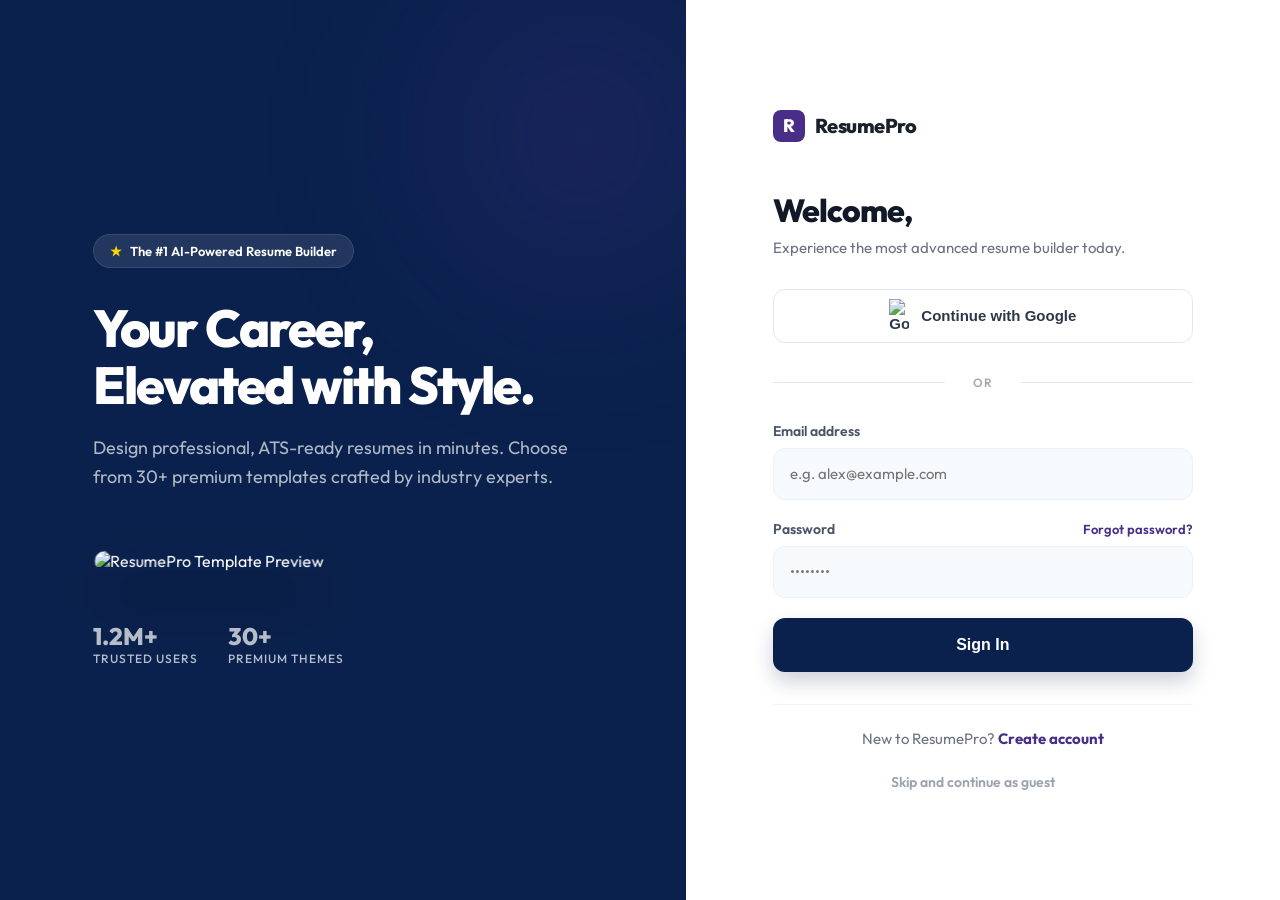
==== commit 44ec1ce9: "Sync index.html - Full Version" ====
--- a/index.html
+++ b/index.html
@@ -1,47 +1,111 @@
 <!DOCTYPE html>
 <html lang="en">
 <head>
-  <meta charset="UTF-8">
-  <meta name="viewport" content="width=device-width, initial-scale=1.0">
-  <title>Resume Builder - Login</title>
-  <link rel="stylesheet" href="style.css?v=2.0">
-  <link href="https://fonts.googleapis.com/css2?family=Outfit:wght@300;400;500;600;700&display=swap" rel="stylesheet">
+  <meta charset="UTF-8" />
+  <meta name="viewport" content="width=device-width, initial-scale=1.0" />
+  <title>Login | ResumePro Builder</title>
+  <meta name="description" content="Sign in to ResumePro to build professional, ATS-friendly resumes with modern templates." />
+  <link rel="stylesheet" href="style.css?v=4.0" />
+  <link rel="preconnect" href="https://fonts.googleapis.com">
+  <link rel="preconnect" href="https://fonts.gstatic.com" crossorigin>
+  <link href="https://fonts.googleapis.com/css2?family=Outfit:wght@300;400;500;600;700;800&display=swap" rel="stylesheet">
+  <!-- Lucide Icons for small UI elements -->
+  <script src="https://unpkg.com/lucide@latest"></script>
 </head>
-<body>
-  <div class="app">
-    <div class="login-container">
-      <div class="hero-section">
-        <div class="illustration-wrapper">
-          <img src="assets/hero.png" alt="Hero" class="hero-img">
-          <h1 class="app-title">Resume<br>Pro</h1>
+<body class="dashboard-body">
+  <div class="login-page">
+    
+    <!-- Left Side: Professional Hero Section -->
+    <div class="login-hero-side">
+      <div class="hero-decoration"></div>
+      <div class="login-hero-content">
+        <div style="background: rgba(255,255,255,0.1); padding: 8px 16px; border-radius: 30px; display: inline-flex; align-items: center; gap: 8px; font-size: 13px; font-weight: 600; margin-bottom: 32px; backdrop-filter: blur(10px); border: 1px solid rgba(255,255,255,0.1);">
+           <span style="color: #FFD700;">★</span> The #1 AI-Powered Resume Builder
+        </div>
+        <h1 class="login-hero-title">Your Career,<br>Elevated with Style.</h1>
+        <p class="login-hero-subtitle">Design professional, ATS-ready resumes in minutes. Choose from 30+ premium templates crafted by industry experts.</p>
+        
+        <div class="hero-mockup-wrapper">
+           <img src="login_hero_illustration_1779243297251.png" alt="ResumePro Template Preview" class="hero-mockup-img">
+        </div>
+        
+        <div style="margin-top: 50px; display: flex; gap: 30px; opacity: 0.7;">
+          <div style="display: flex; flex-direction: column;">
+            <span style="font-size: 24px; font-weight: 800;">1.2M+</span>
+            <span style="font-size: 12px; font-weight: 500; text-transform: uppercase; letter-spacing: 1px;">Trusted Users</span>
+          </div>
+          <div style="display: flex; flex-direction: column;">
+            <span style="font-size: 24px; font-weight: 800;">30+</span>
+            <span style="font-size: 12px; font-weight: 500; text-transform: uppercase; letter-spacing: 1px;">Premium Themes</span>
+          </div>
         </div>
       </div>
+    </div>
 
-      <div class="form-section">
-        <button class="google-btn">
-          <img src="https://cdn-icons-png.flaticon.com/512/2991/2991148.png" class="google-icon" alt="Google">
-          Sign up with Google
+    <!-- Right Side: Clean Authentication Form -->
+    <div class="login-form-side">
+      <div class="form-container-inner">
+        <!-- Minimal Logo -->
+        <div class="app-logo">
+          <div class="logo-icon">R</div>
+          <span class="logo-text">ResumePro</span>
+        </div>
+
+        <div style="margin-bottom: 32px;">
+          <h2 style="font-size: 32px; font-weight: 800; color: #111827; margin-bottom: 8px; letter-spacing: -1px;">Welcome,</h2>
+          <p style="color: #6B7280; font-size: 15px;">Experience the most advanced resume builder today.</p>
+        </div>
+
+        <!-- Social Login -->
+        <button id="google-login" class="google-btn" onclick="window.location.href='home.html'">
+          <img src="https://cdn-icons-png.flaticon.com/512/281/281764.png" alt="Google" style="width: 20px;">
+          Continue with Google
         </button>
 
         <div class="divider-wrapper">
           <div class="divider-line"></div>
-          <span>OR</span>
+          <span class="divider-text">or </span>
           <div class="divider-line"></div>
         </div>
 
-        <div class="form-inputs">
+        <!-- Credentials Form -->
+        <div class="auth-form">
           <div class="input-group">
-            <input type="email" placeholder="Email address" class="input-field">
+            <label class="input-label" for="email">Email address</label>
+            <input type="email" id="email" placeholder="e.g. alex@example.com" class="input-field">
           </div>
+
           <div class="input-group">
-            <input type="password" placeholder="Password" class="input-field">
+            <div style="display: flex; justify-content: space-between; align-items: center; margin-bottom: 8px;">
+              <label class="input-label" for="password" style="margin-bottom: 0;">Password</label>
+              <a href="#" style="font-size: 13px; color: #482E87; font-weight: 600; text-decoration: none;">Forgot password?</a>
+            </div>
+            <input type="password" id="password" placeholder="••••••••" class="input-field">
+          </div>
+
+          <button id="email-continue" class="primary-btn" onclick="window.location.href='home.html'">Sign In</button>
+        </div>
+        
+        <div style="text-align: center; margin-top: 32px; padding-top: 24px; border-top: 1px solid #F3F4F6;">
+          <p style="font-size: 15px; color: #6B7280;">New to ResumePro? <a href="#" style="color: #482E87; font-weight: 700; text-decoration: none;">Create account</a></p>
+          <div style="margin-top: 20px;">
+            <a href="home.html" class="skip-link" style="font-size: 14px; color: #9CA3AF; font-weight: 600; text-decoration: none; display: inline-flex; align-items: center; gap: 6px; transition: color 0.2s;">
+              Skip and continue as guest
+              <i data-lucide="arrow-right" style="width: 14px; height: 14px;"></i>
+            </a>
           </div>
         </div>
-
-        <button class="primary-btn" onclick="window.location.href='home.html'">Join now</button>
-        <a href="home.html" class="skip-link">Skip for now</a>
       </div>
     </div>
   </div>
+
+  <script>
+    lucide.createIcons();
+    
+    // Add simple hover effect for skip link
+    const skipLink = document.querySelector('.skip-link');
+    skipLink.onmouseenter = () => skipLink.style.color = '#482E87';
+    skipLink.onmouseleave = () => skipLink.style.color = '#9CA3AF';
+  </script>
 </body>
 </html>
--- a/style.css
+++ b/style.css
@@ -1,42 +1,482 @@
-:root {
-  --primary: #482E87;
-  --bg-light: #F8F9FA;
+/* Base Reset & Centering */
+* {
+  margin: 0;
+  padding: 0;
+  box-sizing: border-box;
 }
 
 body {
   margin: 0;
+  display: flex;
+  justify-content: center;
+  align-items: center;
+  min-height: 100vh;
   font-family: 'Outfit', sans-serif;
+  color: #1a1a1a;
   background: #f8f9fa;
-}
-
+  overflow-x: hidden;
+}
+
+.desktop-preview-sidebar, .preview-header-desktop {
+  display: none;
+}
+
+/* Global Container Fixes */
 .canvas {
   width: 100%;
   height: 100vh;
   display: flex;
   justify-content: center;
   align-items: center;
+  background: #f8f9fa;
+}
+
+/* Dashboard Specific Body */
+.dashboard-body:not(:has(.login-page)) {
+  background: #ffffff;
+}
+
+.dashboard-body:has(.login-page) {
+    display: block;
+    min-height: 100vh;
+    background: #fff;
+    overflow-x: hidden;
+}
+
+.top-section {
+  padding: 60px 24px 10px;
+}
+
+.greeting-row {
+  display: flex;
+  justify-content: space-between;
+  align-items: flex-start;
+}
+
+.greeting {
+  font-size: 28px;
+  font-weight: 700;
+  color: #482E87;
+  margin: 0;
+}
+
+.subtitle {
+  font-size: 13px;
+  color: #a0a0a0;
+  margin-top: 4px;
+}
+
+.user-profile-icon {
+  width: 40px;
+  height: 40px;
+}
+
+.user-profile-icon i {
+  width: 100%;
+  height: 100%;
+  color: #1a1a1a;
+}
+
+/* Primary Action Card */
+.primary-action-card {
+  background: linear-gradient(135deg, #0A214D 0%, #152C5B 100%); /* Navy Gradient */
+  margin: 15px 22px 25px;
+  height: 105px;
+  border-radius: 16px;
+  display: flex;
+  flex-direction: column;
+  align-items: center;
+  justify-content: center;
+  box-shadow: 0 12px 24px rgba(10, 33, 77, 0.15);
+  cursor: pointer;
+  transition: all 0.3s cubic-bezier(0.4, 0, 0.2, 1);
+  border: 1px solid rgba(255,255,255,0.1);
+}
+
+.primary-action-card:hover {
+  transform: translateY(-4px);
+  box-shadow: 0 16px 32px rgba(10, 33, 77, 0.2);
+}
+
+.creating-resume .scrollable-content {
+  opacity: 0.96;
+  transform: translateY(-3px);
+  transition: opacity 0.18s ease, transform 0.18s ease;
+}
+
+.primary-action-card.is-launching {
+  transform: scale(0.98);
+  box-shadow: 0 10px 22px rgba(10, 33, 77, 0.14);
+}
+
+.plus-circle-inner {
+  width: 36px;
+  height: 36px;
+  background: #ffffff;
+  border-radius: 12px; /* Smoquet/Squircle style */
+  display: flex;
+  align-items: center;
+  justify-content: center;
+  margin-bottom: 10px;
+  box-shadow: 0 4px 8px rgba(0,0,0,0.1);
+}
+
+.plus-circle-inner i {
+  width: 20px;
+  height: 20px;
+  color: #0A214D;
+  stroke-width: 2.5px;
+}
+
+.card-cta {
+  color: #ffffff;
+  font-size: 14px;
+  font-weight: 500;
+  letter-spacing: 0.2px;
+}
+
+/* Premium Form Styles */
+.section-subtext {
+  font-size: 13px;
+  color: #888;
+  margin-top: -10px;
+  margin-bottom: 24px;
+}
+
+.input-card {
+  background: #fff;
+  border: 1px solid #eee;
+  border-radius: 20px;
+  padding: 24px;
+  box-shadow: 0 4px 12px rgba(0,0,0,0.03);
+  margin-bottom: 24px;
+}
+
+.skills-card {
+  padding: 22px;
+}
+
+.skills-card .input-group-labeled:last-child {
+  margin-bottom: 0;
+}
+
+.compact-field {
+  margin-bottom: 18px;
+}
+
+.field-hint {
+  color: #7e8491;
+  font-size: 11.5px;
+  line-height: 1.35;
+  margin: 2px 0 10px;
+}
+
+.skills-textarea,
+.skill-description-textarea {
+  background: #f8f9fb;
+  border: 1px solid #e8eaf0;
+  border-radius: 12px;
+  line-height: 1.45;
+  margin-bottom: 0;
+  padding: 12px 14px;
+}
+
+.skills-textarea {
+  min-height: 72px;
+  height: 72px;
+}
+
+.skill-description-textarea {
+  min-height: 132px;
+  height: 132px;
+}
+
+.skills-textarea:focus,
+.skill-description-textarea:focus {
+  background: #fff;
+  border-color: #482E87;
+  box-shadow: 0 0 0 4px rgba(72, 46, 135, 0.08);
+}
+
+.input-group-labeled {
+  margin-bottom: 20px;
+}
+
+.input-group-labeled label {
+  display: block;
+  font-size: 12px;
+  font-weight: 600;
+  color: #482E87;
+  margin-bottom: 6px;
+  text-transform: uppercase;
+  letter-spacing: 0.5px;
+}
+
+/* Resumes Row */
+.resumes-row {
+  display: flex;
+  justify-content: space-between;
+  align-items: center;
+  padding: 10px 28px;
+}
+
+.resumes-title {
+  font-size: 15px;
+  font-weight: 600;
+  color: #1a1a1a;
+}
+
+.nav-item {
+  display: flex;
+  flex-direction: column;
+  align-items: center;
+  gap: 4px;
+  color: #888;
+  width: 80px;
+  cursor: pointer;
+  position: relative;
+}
+
+.nav-item i {
+  width: 24px;
+  height: 24px;
+}
+
+.nav-item span {
+  font-size: 11px;
+  font-weight: 500;
+}
+
+.nav-item.active {
+  color: #1a1a1a;
+}
+
+.active-line {
+  position: absolute;
+  bottom: -10px;
+  width: 30px;
+  height: 2px;
+  background: #1a1a1a;
+  border-radius: 2px;
+}
+
+/* Reusable Canvas styles from before but improved */
+@media (max-width: 400px) {
+  .dashboard-body { background: white; }
+  .canvas { width: 100%; height: 100vh; }
+  .device-frame { 
+    width: 100%; 
+    height: 100%; 
+    top: 0; 
+    border-radius: 0; 
+    box-shadow: none; 
+  }
+}
+
+/* Login Page Redesign */
+.login-page {
+  display: flex;
+  min-height: 100vh;
+  width: 100%;
+}
+
+.login-hero-side {
+  display: none; /* Mobile first */
+}
+
+.login-form-side {
+  flex: 1;
+  padding: 40px 24px;
+  display: flex;
+  flex-direction: column;
+  justify-content: center;
+  align-items: center;
+  background: #fff;
+}
+
+.form-container-inner {
+  width: 100%;
+  max-width: 400px;
+}
+
+/* On desktop, center the login screen */
+@media (min-width: 992px) {
+  .login-hero-side {
+    display: flex;
+    flex: 1.2;
+    background: linear-gradient(135deg, #0A214D 0%, #482E87 100%);
+    color: white;
+    flex-direction: column;
+    justify-content: center;
+    padding: 80px;
+    position: relative;
+    overflow: hidden;
+  }
+  
+  .hero-decoration {
+      position: absolute;
+      top: -10%;
+      right: -10%;
+      width: 40vw;
+      height: 40vw;
+      background: radial-gradient(circle, rgba(255,255,255,0.08) 0%, transparent 70%);
+      border-radius: 50%;
+  }
+
+  .login-hero-content {
+      position: relative;
+      z-index: 10;
+  }
+
+  .login-hero-title {
+    font-size: 52px;
+    font-weight: 800;
+    line-height: 1.1;
+    margin-bottom: 24px;
+    letter-spacing: -1px;
+  }
+
+  .login-hero-subtitle {
+    font-size: 18px;
+    line-height: 1.6;
+    color: rgba(255, 255, 255, 0.8);
+    max-width: 500px;
+    margin-bottom: 40px;
+  }
+
+  .hero-mockup-img {
+    width: 100%;
+    border-radius: 20px;
+    box-shadow: 0 40px 100px rgba(0,0,0,0.3);
+    margin-top: 20px;
+    transform: perspective(1000px) rotateY(-10deg) rotateX(5deg);
+    transition: transform 0.8s cubic-bezier(0.4, 0, 0.2, 1);
+  }
+  
+  .login-hero-side:hover .hero-mockup-img {
+      transform: perspective(1000px) rotateY(0deg) rotateX(0deg);
+  }
+
+  .login-form-side {
+    flex: 1;
+    padding: 80px;
+  }
+}
+
+/* Responsiveness overrides for the old .app shell on login */
+@media (min-width: 481px) {
+    /* Prevent the login page from being boxed on desktop */
+    body:has(.login-page) .app {
+        max-width: 100%;
+        height: auto;
+        border-radius: 0;
+        box-shadow: none;
+    }
+}
+
+/* For pages that use the .canvas / .device-frame structure */
+.canvas {
+  width: 100%;
+  height: 100vh;
+  display: flex;
+  justify-content: center;
+  align-items: center;
+  background: #f8f9fa;
 }
 
 .device-frame {
   width: 100%;
-  max-width: 430px;
+  max-width: 430px; /* Mobile width by default */
   height: 100vh;
-  background: #fff;
+  background: #ffffff;
   display: flex;
   flex-direction: column;
   position: relative;
   overflow: hidden;
-}
-
+  transition: all 0.3s ease;
+}
+
+@media (min-width: 481px) {
+  .device-frame {
+    max-width: 100%;
+    border-radius: 0;
+    box-shadow: none;
+  }
+}
+
+/* Independent Scroll Context */
+.scrollable-content {
+  flex: 1; /* Take up remaining space */
+  overflow-y: auto;
+  overflow-x: hidden;
+  padding: 0 0 80px; /* Space for bottom nav to prevent overlap */
+  -webkit-overflow-scrolling: touch;
+}
+
+/* Sticky Bottom Navigation */
+.bottom-navigation {
+  position: absolute;
+  bottom: 0;
+  left: 0;
+  width: 100%;
+  height: 80px;
+  background: rgba(255, 255, 255, 0.95);
+  backdrop-filter: blur(10px);
+  border-top: 1px solid #f0f0f0;
+  display: flex;
+  justify-content: space-around;
+  align-items: center;
+  padding-bottom: env(safe-area-inset-bottom); /* iOS support */
+  z-index: 1000;
+  transition: transform 0.28s ease, opacity 0.28s ease;
+}
+
+.desktop-steps-sidebar {
+  display: none;
+}
+
+.create-flow .device-frame {
+  background: linear-gradient(180deg, #ffffff 0%, #fbfbff 100%);
+}
+
+.create-flow .resume-bottom-nav {
+  display: none;
+}
+
+.create-flow .scrollable-content {
+  padding-bottom: 104px;
+}
+
+.create-flow .resume-form {
+  padding-bottom: 36px;
+}
+
+.create-flow .step-actions {
+  margin: 0 16px 16px;
+  border: 1px solid rgba(72, 46, 135, 0.08);
+  border-radius: 18px;
+  box-shadow: 0 14px 34px rgba(10, 33, 77, 0.12);
+}
+
+/* Login Container */
 .login-container {
   height: 100%;
   display: flex;
   flex-direction: column;
 }
 
+/* Hero Section */
 .hero-section {
+  position: relative;
   height: 45%;
-  background: #0A214D;
+  overflow: hidden;
+  border-bottom-left-radius: 100px 30px;
+  border-bottom-right-radius: 100px 30px;
+}
+
+.illustration-wrapper {
+  width: 100%;
+  height: 100%;
   position: relative;
 }
 
@@ -44,12 +484,1223 @@
   width: 100%;
   height: 100%;
   object-fit: cover;
-}
-
+  display: block;
+}
+
+.app-title {
+  position: absolute;
+  top: 70px;
+  right: 35px;
+  color: white;
+  font-size: 32px;
+  font-weight: 700;
+  line-height: 1;
+  text-align: right;
+  z-index: 10;
+}
+
+/* Form Section */
 .form-section {
+  flex: 1;
   padding: 30px;
-  background: #fff;
+  display: flex;
+  flex-direction: column;
+  gap: 16px;
+  background: white;
+  margin-top: -20px;
   border-top-left-radius: 32px;
   border-top-right-radius: 32px;
-  margin-top: -20px;
-}
+  position: relative;
+  z-index: 15;
+  box-shadow: 0 -10px 30px rgba(0,0,0,0.05);
+}
+
+/* Google Button */
+.google-btn {
+  display: flex;
+  align-items: center;
+  justify-content: center;
+  gap: 12px;
+  background: white;
+  border: 1px solid #eee;
+  padding: 14px;
+  border-radius: 14px;
+  font-size: 15px;
+  font-weight: 500;
+  cursor: pointer;
+  transition: all 0.3s ease;
+}
+
+.google-btn:hover {
+  background: #fcfcfc;
+}
+
+.google-icon {
+  width: 20px;
+  height: 20px;
+}
+
+/* Divider */
+.divider-wrapper {
+  display: flex;
+  align-items: center;
+  justify-content: center;
+  gap: 12px;
+  margin: 5px 0;
+}
+
+.divider-line {
+  height: 1px;
+  flex: 1;
+  background: #eee;
+}
+
+.divider-wrapper span {
+  color: #aaa;
+  font-size: 12px;
+  font-weight: 600;
+}
+
+/* Form Inputs */
+.form-inputs {
+  display: flex;
+  flex-direction: column;
+  gap: 12px;
+}
+
+.input-field {
+  width: 100%;
+  padding: 16px 20px;
+  border: 1px solid #f0f0f0;
+  background: #f9f9f9;
+  border-radius: 14px;
+  font-size: 15px;
+  font-family: inherit;
+}
+
+.input-field:focus {
+  outline: none;
+  border-color: #111;
+  background: white;
+}
+
+.input-group {
+  position: relative;
+}
+
+.arrow-icon {
+  position: absolute;
+  right: 20px;
+  top: 50%;
+  transform: translateY(-50%);
+  color: #ccc;
+  font-size: 14px;
+}
+
+/* Primary Button */
+.primary-btn {
+  background: #000;
+  color: white;
+  border: none;
+  padding: 18px;
+  border-radius: 14px;
+  font-size: 16px;
+  font-weight: 600;
+  cursor: pointer;
+  transition: all 0.2s ease;
+}
+
+.primary-btn:hover {
+  opacity: 0.9;
+}
+
+.skip-link {
+  text-align: center;
+  font-size: 15px;
+  color: #888;
+  text-decoration: none;
+  font-weight: 600;
+  margin-top: 5px;
+}
+
+/* Responsiveness */
+@media (max-width: 430px) {
+  body { background: white; }
+  .app {
+    max-width: 100%;
+    height: 100vh;
+    border-radius: 0;
+    box-shadow: none;
+  }
+}
+
+/* --- Resume Info Page Styles --- */
+
+/* Resume Info Header */
+.resume-header {
+  display: flex;
+  justify-content: space-between;
+  align-items: center;
+  padding: 15px 24px;
+  border-bottom: 1px solid #eee;
+  background: #fff;
+  flex-shrink: 0;
+}
+
+.header-left, .header-right {
+  display: flex;
+  align-items: center;
+  gap: 15px;
+}
+
+.header-title {
+  font-size: 17px;
+  font-weight: 600;
+  color: #333;
+}
+
+.header-left i, .header-right i {
+  width: 20px;
+  height: 20px;
+  cursor: pointer;
+  color: #444;
+}
+
+.premium-icon {
+  color: #FFB800 !important; /* Gold */
+}
+
+.preview-btn-icon {
+  color: #482E87 !important;
+}
+
+/* Profile Picture section */
+.profile-pic-section {
+  display: flex;
+  flex-direction: column;
+  align-items: center;
+  padding: 25px 20px 15px;
+}
+
+.profile-pic-container {
+  width: 90px;
+  height: 90px;
+  position: relative;
+  cursor: pointer;
+}
+
+.profile-pic-container img {
+  width: 100%;
+  height: 100%;
+  border-radius: 50%;
+  object-fit: cover;
+  border: 4px solid #fff;
+  box-shadow: 0 4px 15px rgba(0,0,0,0.1);
+}
+
+.camera-badge {
+  position: absolute;
+  bottom: 0;
+  right: 0;
+  background: #007bff;
+  width: 28px;
+  height: 28px;
+  border-radius: 50%;
+  display: flex;
+  align-items: center;
+  justify-content: center;
+  border: 2px solid #fff;
+}
+
+.camera-badge i {
+  width: 14px;
+  height: 14px;
+  color: #fff;
+}
+
+.profile-label {
+  font-size: 11px;
+  color: #888;
+  margin-top: 6px;
+  font-weight: 500;
+}
+
+/* Form Styles */
+.resume-form {
+  padding: 0 24px 120px;
+}
+
+.section-heading {
+  font-size: 15px;
+  font-weight: 700;
+  color: #1a1a1a;
+  margin-bottom: 12px;
+  position: relative;
+  padding-left: 18px;
+  display: flex;
+  align-items: center;
+}
+
+.section-heading::before {
+  content: "";
+  position: absolute;
+  left: 0;
+  width: 7px;
+  height: 7px;
+  border-radius: 50%;
+  background: #000;
+}
+
+.underlined-input, .underlined-textarea {
+  width: 100%;
+  border: none;
+  border-bottom: 1.2px solid #ddd;
+  padding: 8px 0;
+  font-family: inherit;
+  font-size: 14px;
+  background: transparent;
+  transition: all 0.3s ease;
+  margin-bottom: 10px;
+}
+
+.underlined-input:focus, .underlined-textarea:focus {
+  outline: none;
+  border-bottom-color: #482E87;
+  border-bottom-width: 1.5px;
+}
+
+.underlined-textarea {
+  resize: none;
+  height: 50px;
+}
+
+.input-group-labeled {
+  margin-bottom: 12px;
+}
+
+.input-group-labeled label {
+  display: block;
+  font-size: 13px;
+  font-weight: 600;
+  color: #333;
+  margin-bottom: -2px;
+}
+
+.small-add-btn {
+  background: #f8f9fa;
+  border: 1px solid #e0e0e0;
+  padding: 4px 10px;
+  border-radius: 6px;
+  font-size: 11px;
+  color: #007bff;
+  cursor: pointer;
+  white-space: nowrap;
+  font-weight: 600;
+  margin-bottom: 10px;
+}
+
+.duration-row {
+  margin-top: 10px;
+}
+
+.duration-row label {
+  display: block;
+  font-size: 13px;
+  font-weight: 600;
+  color: #333;
+  margin-bottom: 8px;
+}
+
+/* Footer Note & Button */
+.form-footer {
+  text-align: right;
+  padding-top: 10px;
+}
+
+.next-btn {
+  background: #0A214D;
+  color: #fff;
+  border: none;
+  padding: 10px 30px;
+  border-radius: 25px;
+  font-size: 14px;
+  font-weight: 700;
+  box-shadow: 0 4px 12px rgba(10,33,77,0.25);
+  cursor: pointer;
+  transition: transform 0.2s ease;
+}
+
+.next-btn:active {
+  transform: scale(0.96);
+}
+
+/* Modal / Cropper Styles */
+.modal {
+  display: none;
+  position: fixed;
+  top: 0;
+  left: 0;
+  width: 100%;
+  height: 100%;
+  background: rgba(0,0,0,0.9);
+  z-index: 2000;
+  flex-direction: column;
+  justify-content: center;
+  align-items: center;
+}
+
+.modal-content {
+  width: 90%;
+  max-width: 340px;
+  background: #fff;
+  border-radius: 20px;
+  overflow: hidden;
+  padding: 20px;
+}
+
+.cropper-container {
+  width: 100%;
+  aspect-ratio: 1;
+  background: #f0f0f0;
+  margin-bottom: 20px;
+}
+
+.modal-actions {
+  display: flex;
+  justify-content: space-between;
+  gap: 10px;
+}
+
+.modal-actions button {
+  flex: 1;
+  padding: 12px;
+  border-radius: 10px;
+  border: none;
+  font-size: 14px;
+  font-weight: 600;
+  cursor: pointer;
+}
+
+.btn-primary { background: #0A214D; color: #fff; }
+.btn-secondary { background: #f0f0f0; color: #666; }
+
+/* Templates Page Styles */
+.templates-scroll-container {
+  flex: 1;
+  overflow-y: auto;
+  padding: 20px 16px 100px; /* Extra bottom padding for scroll space */
+}
+
+.templates-grid {
+  display: grid;
+  grid-template-columns: repeat(2, 1fr);
+  gap: 12px;
+}
+
+.template-card {
+  background: #fcfcfc;
+  border-radius: 12px;
+  aspect-ratio: 1 / 1.41; /* Typical A4 ratio preview */
+  display: flex;
+  flex-direction: column;
+  overflow: hidden;
+  box-shadow: 0 2px 8px rgba(0,0,0,0.05);
+  border: 1px solid #eee;
+  cursor: pointer;
+  transition: transform 0.2s ease;
+}
+
+.template-card:active {
+  transform: scale(0.97);
+}
+
+/* Template Grid Enhancements */
+.template-card {
+  position: relative;
+  height: 220px;
+}
+
+/* Bottom Nav Active State Utilities */
+.nav-item {
+  cursor: pointer;
+}
+
+.nav-item.active {
+  color: #482E87 !important;
+}
+
+.nav-item.active i {
+  color: #482E87 !important;
+}
+
+/* Home Page Resumes List */
+.resumes-list {
+  padding: 0 20px;
+  margin-top: 15px;
+  display: flex;
+  flex-direction: column;
+  gap: 12px;
+  padding-bottom: 100px; /* Space for bottom nav */
+}
+
+.saved-resume-card {
+  background: #fff;
+  border-radius: 12px;
+  padding: 16px;
+  display: flex;
+  justify-content: space-between;
+  align-items: center;
+  box-shadow: 0 2px 10px rgba(0,0,0,0.05);
+  transition: transform 0.2s ease;
+}
+
+.saved-resume-card:active {
+  transform: scale(0.98);
+}
+
+.resume-card-info {
+  flex: 1;
+}
+
+.resume-card-name {
+  font-weight: 600;
+  font-size: 16px;
+  color: #0A214D;
+  margin-bottom: 4px;
+}
+
+.resume-card-date {
+  font-size: 12px;
+  color: #888;
+}
+
+.resume-card-actions {
+  display: flex;
+  gap: 8px;
+}
+
+.action-btn {
+  width: 36px;
+  height: 36px;
+  border-radius: 8px;
+  border: none;
+  background: #f0f0f5;
+  color: #482E87;
+  display: flex;
+  align-items: center;
+  justify-content: center;
+  cursor: pointer;
+  transition: background 0.2s ease;
+}
+
+.action-btn:hover {
+  background: #e5e5ef;
+}
+
+.action-btn.delete {
+  color: #ff4d4d;
+}
+
+.action-btn.delete:hover {
+  background: #ffe6e6;
+}
+
+.empty-state-msg {
+  text-align: center;
+  padding: 40px 20px;
+  color: #888;
+  font-size: 14px;
+  line-height: 1.5;
+}
+.step-indicator {
+  display: flex;
+  gap: 8px;
+  align-items: center;
+}
+
+.step-content {
+  display: none;
+  animation: slideIn 0.3s ease-out;
+}
+
+.step-content.active {
+  display: block;
+}
+
+@keyframes slideIn {
+  from { opacity: 0; transform: translateX(10px); }
+  to { opacity: 1; transform: translateX(0); }
+}
+
+/* Dynamic Item Styling */
+.dynamic-item-card {
+  background: #f9f9f9;
+  border: 1px solid #eee;
+  border-radius: 12px;
+  padding: 15px;
+  margin-bottom: 15px;
+  position: relative;
+}
+
+.remove-item-btn {
+  position: absolute;
+  top: 10px;
+  right: 10px;
+  color: #ff4d4d;
+  cursor: pointer;
+  background: #fff;
+  border-radius: 50%;
+  padding: 4px;
+  box-shadow: 0 2px 5px rgba(0,0,0,0.1);
+  display: flex;
+  align-items: center;
+  justify-content: center;
+}
+
+.remove-item-btn i {
+  width: 14px;
+  height: 14px;
+}
+
+/* Form Actions Row */
+.step-actions {
+  display: flex;
+  justify-content: space-between;
+  padding: 20px 24px;
+  background: #fff;
+  border-top: 1px solid #eee;
+  position: sticky;
+  bottom: 0;
+  z-index: 100;
+}
+
+.back-btn {
+  background: #f0f0f0;
+  color: #666;
+  border: none;
+  padding: 12px 24px;
+  border-radius: 12px;
+  font-weight: 600;
+  cursor: pointer;
+}
+
+.next-btn-main {
+  background: #482E87;
+  color: #fff;
+  border: none;
+  padding: 12px 30px;
+  border-radius: 12px;
+  font-weight: 600;
+  cursor: pointer;
+  box-shadow: 0 4px 10px rgba(72, 46, 135, 0.2);
+}
+
+.hidden {
+  display: none !important;
+}
+
+/* Template Selection UI */
+.template-card {
+  cursor: pointer;
+  transition: all 0.3s cubic-bezier(0.4, 0, 0.2, 1);
+  position: relative;
+}
+
+.template-preview-container {
+  aspect-ratio: 1 / 1.414;
+  border-radius: 12px;
+  overflow: hidden;
+  border: 3px solid transparent;
+  background: #f8f9fa;
+  box-shadow: 0 4px 12px rgba(0,0,0,0.06);
+  position: relative;
+  transition: all 0.3s ease;
+}
+
+.template-preview-mockup {
+  width: 100%;
+  height: 100%;
+  padding: 15px;
+  display: flex;
+  flex-direction: column;
+  justify-content: flex-start;
+}
+
+.template-card.selected .template-preview-container {
+  border-color: #482E87;
+  transform: translateY(-5px);
+  box-shadow: 0 10px 20px rgba(72, 46, 135, 0.15);
+}
+
+.template-name-label {
+  margin-top: 10px;
+  text-align: center;
+  font-size: 14px;
+  font-weight: 500;
+  color: #333;
+}
+
+.check-badge {
+  position: absolute;
+  top: 10px;
+  right: 10px;
+  width: 24px;
+  height: 24px;
+  background: #482E87;
+  color: white;
+  border-radius: 50%;
+  display: flex;
+  align-items: center;
+  justify-content: center;
+  transform: scale(0);
+  transition: transform 0.3s cubic-bezier(0.175, 0.885, 0.32, 1.275);
+  z-index: 5;
+}
+
+.check-badge svg {
+  width: 14px;
+  height: 14px;
+}
+
+.template-card.selected .check-badge {
+  transform: scale(1);
+}
+
+/* --- Category Filters (Chips) --- */
+.category-filters {
+  display: flex !important;
+  justify-content: flex-start;
+  gap: 12px;
+  margin-bottom: 20px;
+  padding: 5px 20px 15px 20px;
+  overflow-x: auto;
+  -webkit-overflow-scrolling: touch;
+  scrollbar-width: none; /* Firefox */
+}
+
+.category-filters::-webkit-scrollbar {
+  display: none; /* OS X / Chrome / Safari */
+}
+
+.filter-chip {
+  background: #f0f0f5;
+  color: #666;
+  border: 1px solid #e0e0e0;
+  padding: 10px 20px;
+  border-radius: 25px;
+  font-size: 14px;
+  font-weight: 600;
+  cursor: pointer;
+  transition: all 0.3s cubic-bezier(0.4, 0, 0.2, 1);
+  white-space: nowrap;
+}
+
+.filter-chip:hover {
+  background: #e8e8ef;
+  transform: translateY(-2px);
+  box-shadow: 0 4px 10px rgba(0,0,0,0.05);
+}
+
+.filter-chip.active {
+  background: #482E87;
+  color: #fff;
+  border-color: #482E87;
+  box-shadow: 0 6px 15px rgba(72, 46, 135, 0.25);
+}
+
+/* --- Desktop Optimization (Breakpoints) --- */
+
+@media (min-width: 481px) {
+  /* Dashboard Grid */
+  .resumes-list {
+    display: grid;
+    grid-template-columns: repeat(auto-fill, minmax(300px, 1fr));
+    gap: 24px;
+    padding: 20px 40px 100px;
+  }
+
+  .top-section {
+    padding: 60px 40px 20px;
+  }
+
+  .primary-action-card {
+    margin: 15px 40px 30px;
+    height: 140px;
+  }
+
+  .resumes-row {
+    padding: 10px 40px;
+  }
+
+  /* Navigation: Sidebar for Desktop */
+  .bottom-navigation {
+    width: 280px;
+    height: 100vh;
+    left: 0;
+    top: 0;
+    flex-direction: column;
+    justify-content: flex-start;
+    padding: 40px 20px;
+    border-top: none;
+    border-right: 1px solid #f0f0f0;
+    gap: 15px;
+    transition: width 0.3s cubic-bezier(0.4, 0, 0.2, 1);
+  }
+
+  /* Focus Mode: Thin sidebar for preview/edit focus */
+  .device-frame:has(.preview-canvas) .bottom-navigation,
+  .device-frame:has(.desktop-steps-sidebar) .bottom-navigation {
+    width: 80px;
+    padding: 40px 10px;
+  }
+
+  .device-frame:has(.preview-canvas) .nav-item,
+  .device-frame:has(.desktop-steps-sidebar) .nav-item {
+    justify-content: center;
+    padding: 15px;
+  }
+
+  .device-frame:has(.preview-canvas) .nav-item span,
+  .device-frame:has(.desktop-steps-sidebar) .nav-item span {
+    display: none;
+  }
+
+  .nav-item {
+    width: 100%;
+    flex-direction: row;
+    padding: 15px 20px;
+    border-radius: 12px;
+    gap: 15px;
+  }
+
+  .nav-item i {
+    width: 22px;
+    height: 22px;
+  }
+
+  .nav-item span {
+    font-size: 15px;
+    font-weight: 600;
+  }
+
+  .nav-item.active {
+    background: rgba(72, 46, 135, 0.08);
+  }
+
+  .active-line {
+    display: none;
+  }
+
+  .scrollable-content {
+    margin-left: 280px; /* Offset for desktop sidebar */
+    padding-bottom: 40px;
+  }
+
+  /* Resume Info Flow: Optimized Layout */
+  .create-flow .scrollable-content {
+    margin-left: 0; 
+    max-width: 1300px;
+    margin: 0 auto;
+    display: flex;
+    padding-top: 0;
+    height: 100vh;
+    overflow: hidden;
+  }
+
+  .desktop-steps-sidebar {
+    width: 280px;
+    background: #fff;
+    border-right: 1px solid #f0f0f0;
+    display: flex;
+    flex-direction: column;
+    padding: 30px 20px;
+    flex-shrink: 0;
+  }
+
+  .sidebar-brand {
+    display: flex;
+    align-items: center;
+    gap: 12px;
+    margin-bottom: 40px;
+    font-weight: 800;
+    font-size: 20px;
+    color: #482E87;
+    padding: 0 10px;
+  }
+
+  .sidebar-step-list {
+    display: flex;
+    flex-direction: column;
+    gap: 8px;
+  }
+
+  .side-step-item {
+    display: flex;
+    align-items: center;
+    gap: 15px;
+    padding: 12px 15px;
+    border-radius: 12px;
+    cursor: pointer;
+    transition: all 0.2s;
+    color: #888;
+  }
+
+  .side-step-item:hover {
+    background: #f8f9fa;
+    color: #333;
+  }
+
+  .side-step-item.active {
+    background: rgba(72, 46, 135, 0.08);
+    color: #482E87;
+  }
+
+  .side-step-icon {
+    width: 24px;
+    height: 24px;
+    background: #f0f0f0;
+    border-radius: 6px;
+    display: flex;
+    align-items: center;
+    justify-content: center;
+    font-size: 12px;
+    font-weight: 700;
+  }
+
+  .side-step-item.active .side-step-icon {
+    background: #482E87;
+    color: #fff;
+  }
+
+  .side-step-item span {
+    font-size: 14px;
+    font-weight: 600;
+  }
+
+
+
+  .resume-form {
+    flex: 1;
+    overflow-y: auto;
+    padding: 60px 80px 150px;
+    background: #fff;
+  }
+
+  .step-actions {
+    width: calc(100% - 280px);
+    left: 280px;
+    padding: 24px 60px;
+  }
+
+  .create-flow .step-actions {
+    width: calc(100% - 280px);
+    max-width: none;
+    left: 280px;
+    transform: none;
+    bottom: 0px;
+    margin: 0;
+    border-radius: 0;
+    padding: 24px 80px;
+    border-left: 1px solid #f0f0f0;
+  }
+
+  /* Templates Grid */
+  .templates-grid {
+    grid-template-columns: repeat(auto-fill, minmax(220px, 1fr)) !important;
+    gap: 30px !important;
+  }
+
+  /* Hide mobile-specific headers on desktop preview/flow to prevent leakage/clipping */
+  .resume-header {
+    display: none !important;
+  }
+
+  /* Preview Side-by-Side - Optimized for Focus */
+  .preview-canvas {
+    display: flex;
+    flex-direction: row;
+    height: 100vh;
+    width: calc(100% - 80px); /* Matches narrowed focus sidebar */
+    margin-left: 80px;
+    background: #f8f9fc;
+    overflow: hidden;
+    position: relative;
+    transition: all 0.3s ease;
+  }
+
+  /* Consolidated Action Header */
+  .preview-header-desktop {
+    position: fixed;
+    top: 0;
+    left: 360px; /* Global Sidebar 80 + Theme Sidebar 280 */
+    width: calc(100% - 360px);
+    height: 70px;
+    background: rgba(255, 255, 255, 0.9);
+    backdrop-filter: blur(10px);
+    border-bottom: 1px solid #eef0f2;
+    display: flex;
+    justify-content: flex-end;
+    align-items: center;
+    padding: 0 40px;
+    z-index: 1000;
+  }
+
+  .preview-top-actions {
+    display: flex;
+    gap: 15px;
+    position: static; /* Replaces absolute positioning */
+    background: none;
+    padding: 0;
+    box-shadow: none;
+    border: none;
+    backdrop-filter: none;
+  }
+
+  .btn-download {
+    padding: 10px 18px;
+    font-size: 13px;
+    white-space: nowrap;
+  }
+
+  .btn-print, .btn-share {
+    padding: 10px 18px;
+    font-size: 13px;
+    white-space: nowrap;
+  }
+
+  .resume-container {
+    flex: 1;
+    height: 100%;
+    overflow-y: scroll !important; /* Force visibility */
+    overflow-x: hidden;
+    padding: 110px 0 60px;
+    background: #f1f3f6;
+    display: flex;
+    flex-direction: column;
+    align-items: flex-start;
+    position: relative;
+  }
+
+  /* Custom Scrollbar for Workspace */
+  .resume-container::-webkit-scrollbar {
+    width: 8px;
+  }
+  .resume-container::-webkit-scrollbar-track {
+    background: #f1f3f6;
+  }
+  .resume-container::-webkit-scrollbar-thumb {
+    background: #ccc;
+    border-radius: 10px;
+  }
+  .resume-container::-webkit-scrollbar-thumb:hover {
+    background: #aaa;
+  }
+
+  .desktop-preview-sidebar {
+    width: 280px; /* Slightly narrower to save horizontal space */
+    background: #fff;
+    border-right: 1px solid #eef0f2;
+    display: flex;
+    flex-direction: column;
+    padding: 40px 20px;
+    flex-shrink: 0;
+    overflow-y: auto;
+    box-shadow: 2px 0 10px rgba(0,0,0,0.02);
+  }
+
+  .sidebar-header-title {
+    font-size: 18px;
+    font-weight: 700;
+    margin-bottom: 25px;
+    color: #482E87;
+  }
+
+  .theme-selector-grid {
+    display: grid;
+    grid-template-columns: repeat(4, 1fr);
+    gap: 15px;
+  }
+
+  .theme-circle {
+    width: 44px;
+    height: 44px;
+    border-radius: 50%;
+    cursor: pointer;
+    border: 3px solid transparent;
+    transition: all 0.2s;
+    box-shadow: 0 4px 10px rgba(0,0,0,0.1);
+  }
+
+  .theme-circle:hover {
+    transform: scale(1.1);
+  }
+
+  .theme-circle.active {
+    border-color: #482E87;
+    transform: scale(1.1);
+    box-shadow: 0 6px 15px rgba(72, 46, 135, 0.3);
+  }
+}
+
+/* =========================================
+   AUTHENTICATION PAGE: Professional Redesign
+   ========================================= */
+
+.login-page {
+  display: flex;
+  min-height: 100vh;
+  width: 100%;
+  background: #fff;
+  overflow: hidden;
+}
+
+/* Hero Side (Desktop Only) */
+.login-hero-side {
+  flex: 1.1;
+  background: #0A214D; /* Professional Navy */
+  position: relative;
+  display: flex;
+  align-items: center;
+  justify-content: center;
+  padding: 60px;
+  color: #fff;
+}
+
+.hero-decoration {
+  position: absolute;
+  top: -10%;
+  right: -10%;
+  width: 50%;
+  height: 50%;
+  background: radial-gradient(circle, rgba(72, 46, 135, 0.4) 0%, transparent 70%);
+  filter: blur(80px);
+  z-index: 1;
+}
+
+.login-hero-content {
+  position: relative;
+  z-index: 2;
+  max-width: 540px;
+}
+
+.login-hero-title {
+  font-size: 52px;
+  font-weight: 800;
+  line-height: 1.1;
+  margin-bottom: 20px;
+  letter-spacing: -2px;
+}
+
+.login-hero-subtitle {
+  font-size: 18px;
+  line-height: 1.6;
+  opacity: 0.85;
+  margin-bottom: 40px;
+  font-weight: 400;
+}
+
+.hero-mockup-img {
+  width: 100%;
+  border-radius: 20px;
+  box-shadow: 0 30px 60px rgba(0,0,0,0.3);
+  transform: perspective(1000px) rotateY(-5deg) rotateX(5deg);
+  transition: transform 0.5s ease;
+}
+
+.hero-mockup-img:hover {
+  transform: perspective(1000px) rotateY(0deg) rotateX(0deg);
+}
+
+/* Form Side */
+.login-form-side {
+  flex: 1;
+  display: flex;
+  align-items: center;
+  justify-content: center;
+  padding: 40px;
+  background: #fff;
+}
+
+.form-container-inner {
+  width: 100%;
+  max-width: 420px;
+}
+
+/* Logo Utility */
+.app-logo {
+  display: flex;
+  align-items: center; gap: 10px; margin-bottom: 48px;
+}
+
+.logo-icon {
+  width: 32px; height: 32px; background: #482E87; border-radius: 8px; display: flex; align-items: center; justify-content: center; color: #fff; font-weight: 800; font-size: 18px;
+}
+
+.logo-text {
+  font-size: 20px; font-weight: 800; color: #1a202c; letter-spacing: -0.5px;
+}
+
+/* Google Button */
+.google-btn {
+  width: 100%; height: 54px; display: flex; align-items: center; justify-content: center; gap: 12px; background: #fff; border: 1.5px solid #e2e8f0; border-radius: 12px; color: #2d3748; font-size: 15px; font-weight: 600; cursor: pointer; transition: all 0.2s ease;
+}
+
+.google-btn:hover {
+  background: #f7fafc; border-color: #cbd5e0;
+}
+
+/* Divider */
+.divider-wrapper {
+  display: flex; align-items: center; margin: 32px 0;
+}
+
+.divider-line {
+  flex: 1; height: 1px; background: #e2e8f0;
+}
+
+.divider-text {
+  padding: 0 16px; font-size: 12px; font-weight: 700; color: #a0aec0; text-transform: uppercase; letter-spacing: 1px;
+}
+
+/* Input Styles */
+.input-group {
+  margin-bottom: 20px;
+}
+
+.input-label {
+  display: block; font-size: 14px; font-weight: 600; color: #4a5568; margin-bottom: 8px;
+}
+
+.input-field {
+  width: 100%; height: 52px; padding: 0 16px; background: #f7fafc; border: 1.5px solid #edf2f7; border-radius: 12px; font-size: 15px; color: #1a202c; transition: all 0.2s ease;
+}
+
+.input-field:focus {
+  outline: none; background: #fff; border-color: #482E87; box-shadow: 0 0 0 3px rgba(72, 46, 135, 0.1);
+}
+
+/* Primary Button */
+.primary-btn {
+  width: 100%; height: 54px; background: #0A214D; color: #fff; border: none; border-radius: 12px; font-size: 16px; font-weight: 700; cursor: pointer; transition: all 0.3s ease; box-shadow: 0 10px 20px rgba(10, 33, 77, 0.2);
+}
+
+.primary-btn:hover {
+  background: #152C5B; transform: translateY(-2px); box-shadow: 0 15px 30px rgba(10, 33, 77, 0.25);
+}
+
+.primary-btn:active {
+  transform: translateY(0);
+}
+
+/* RESPONSIVE LOGIN */
+@media (max-width: 992px) {
+  .login-hero-side { display: none; }
+}
+
+@media (max-width: 480px) {
+  .login-form-side { padding: 24px; align-items: flex-start; padding-top: 60px; }
+}
+
+@media (min-width: 1200px) {
+  .resumes-list { grid-template-columns: repeat(4, 1fr); }
+}
